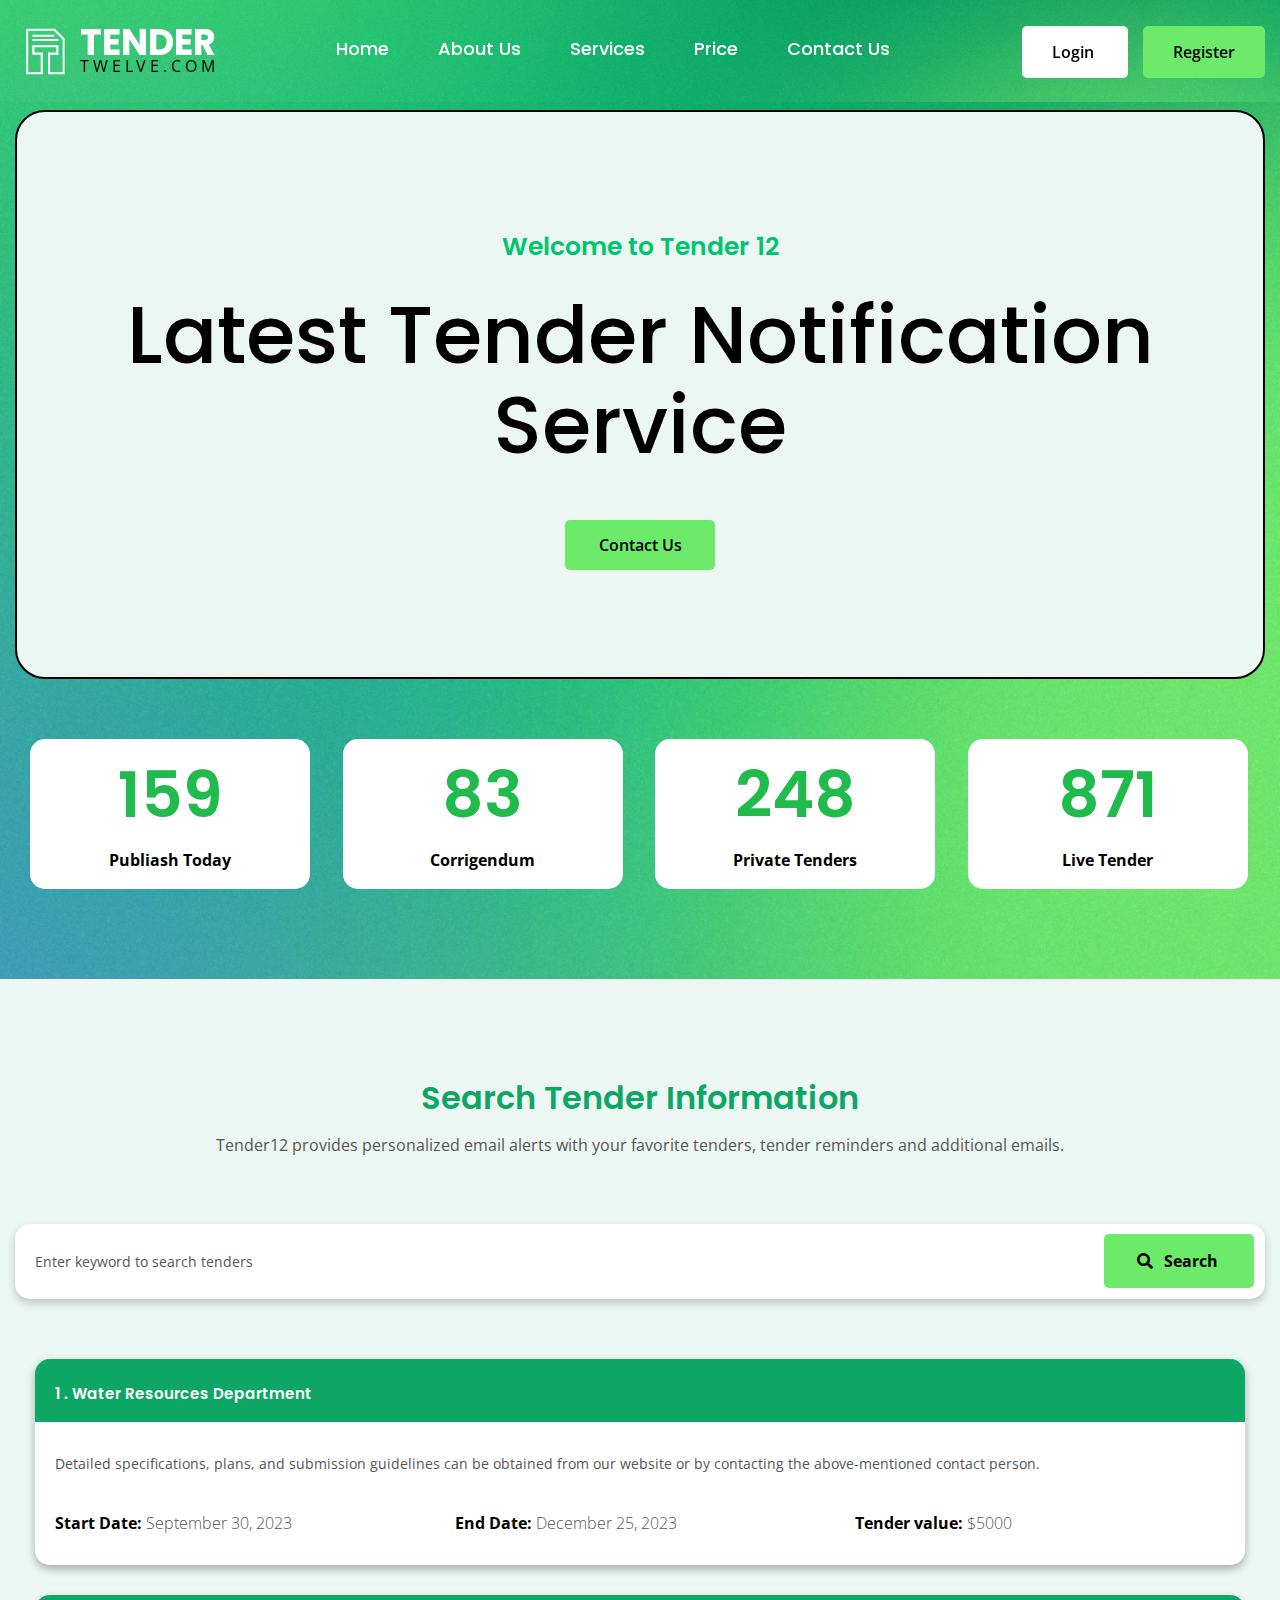
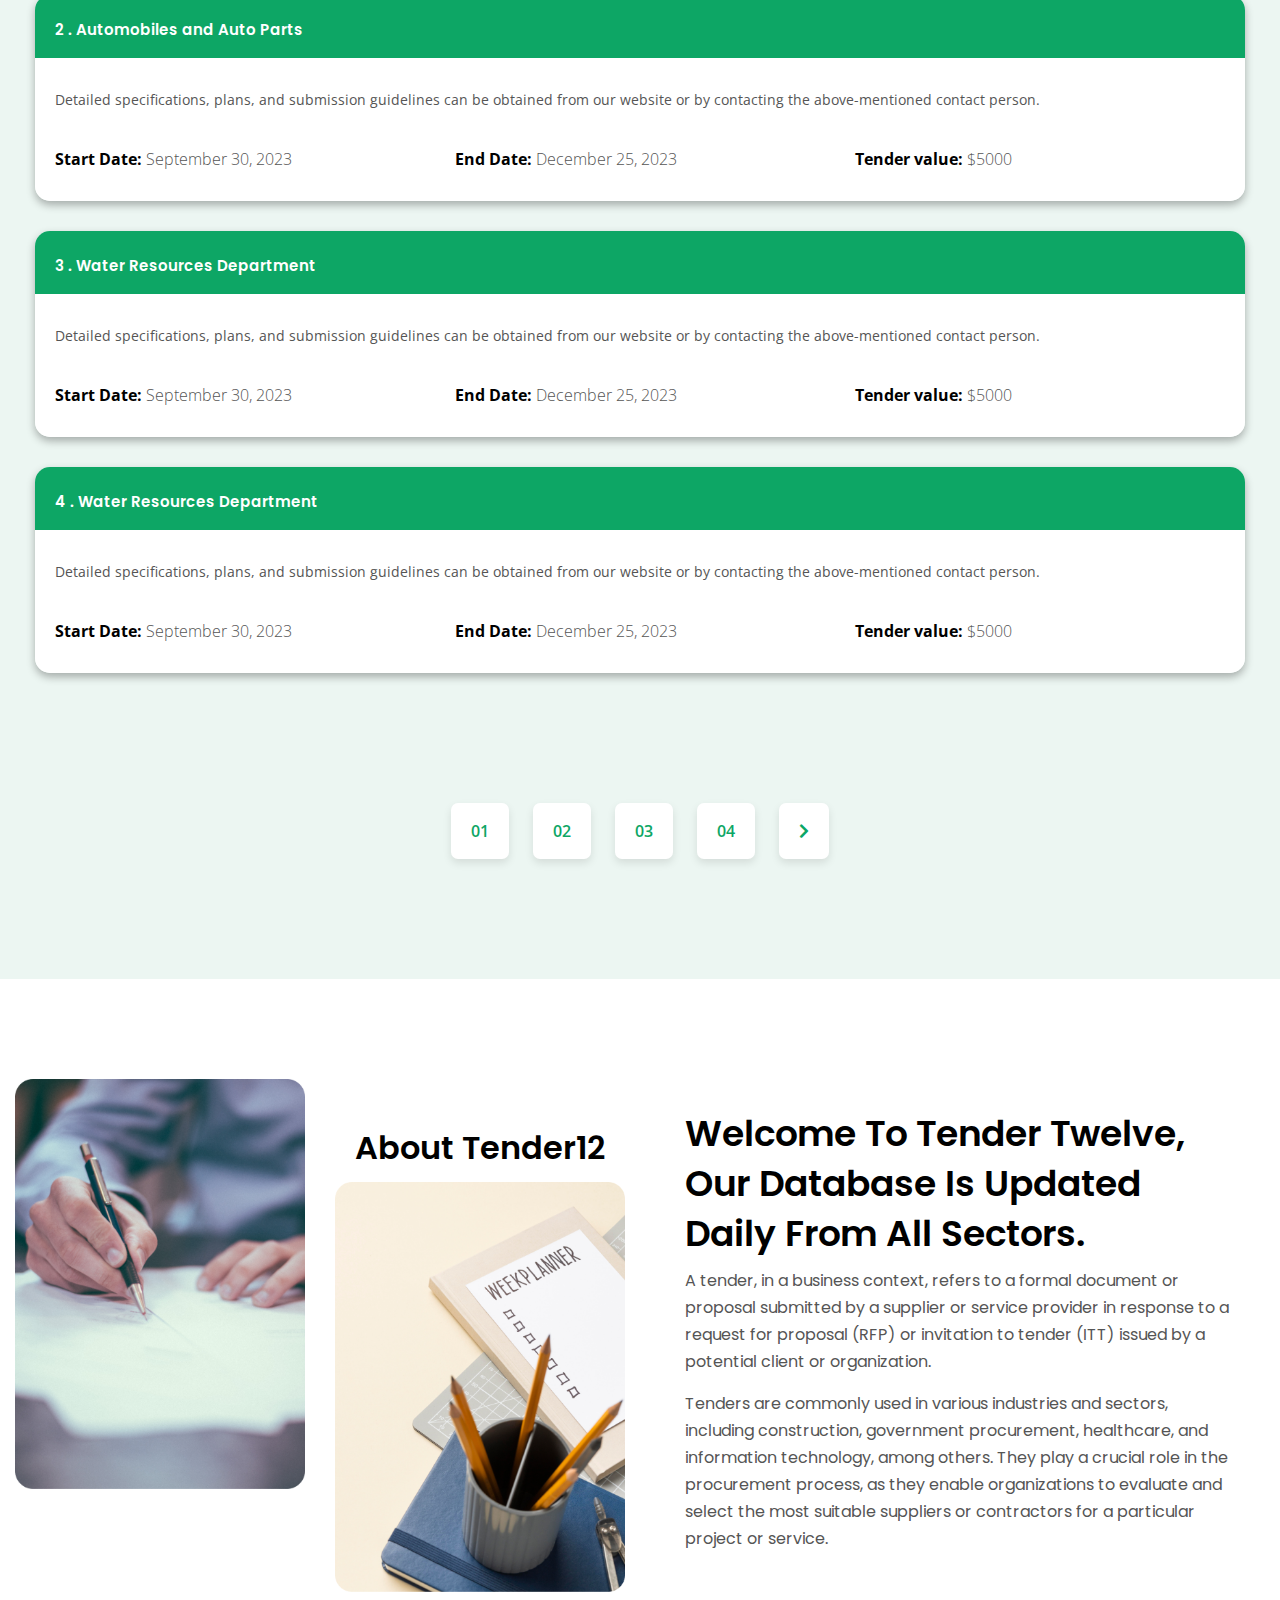
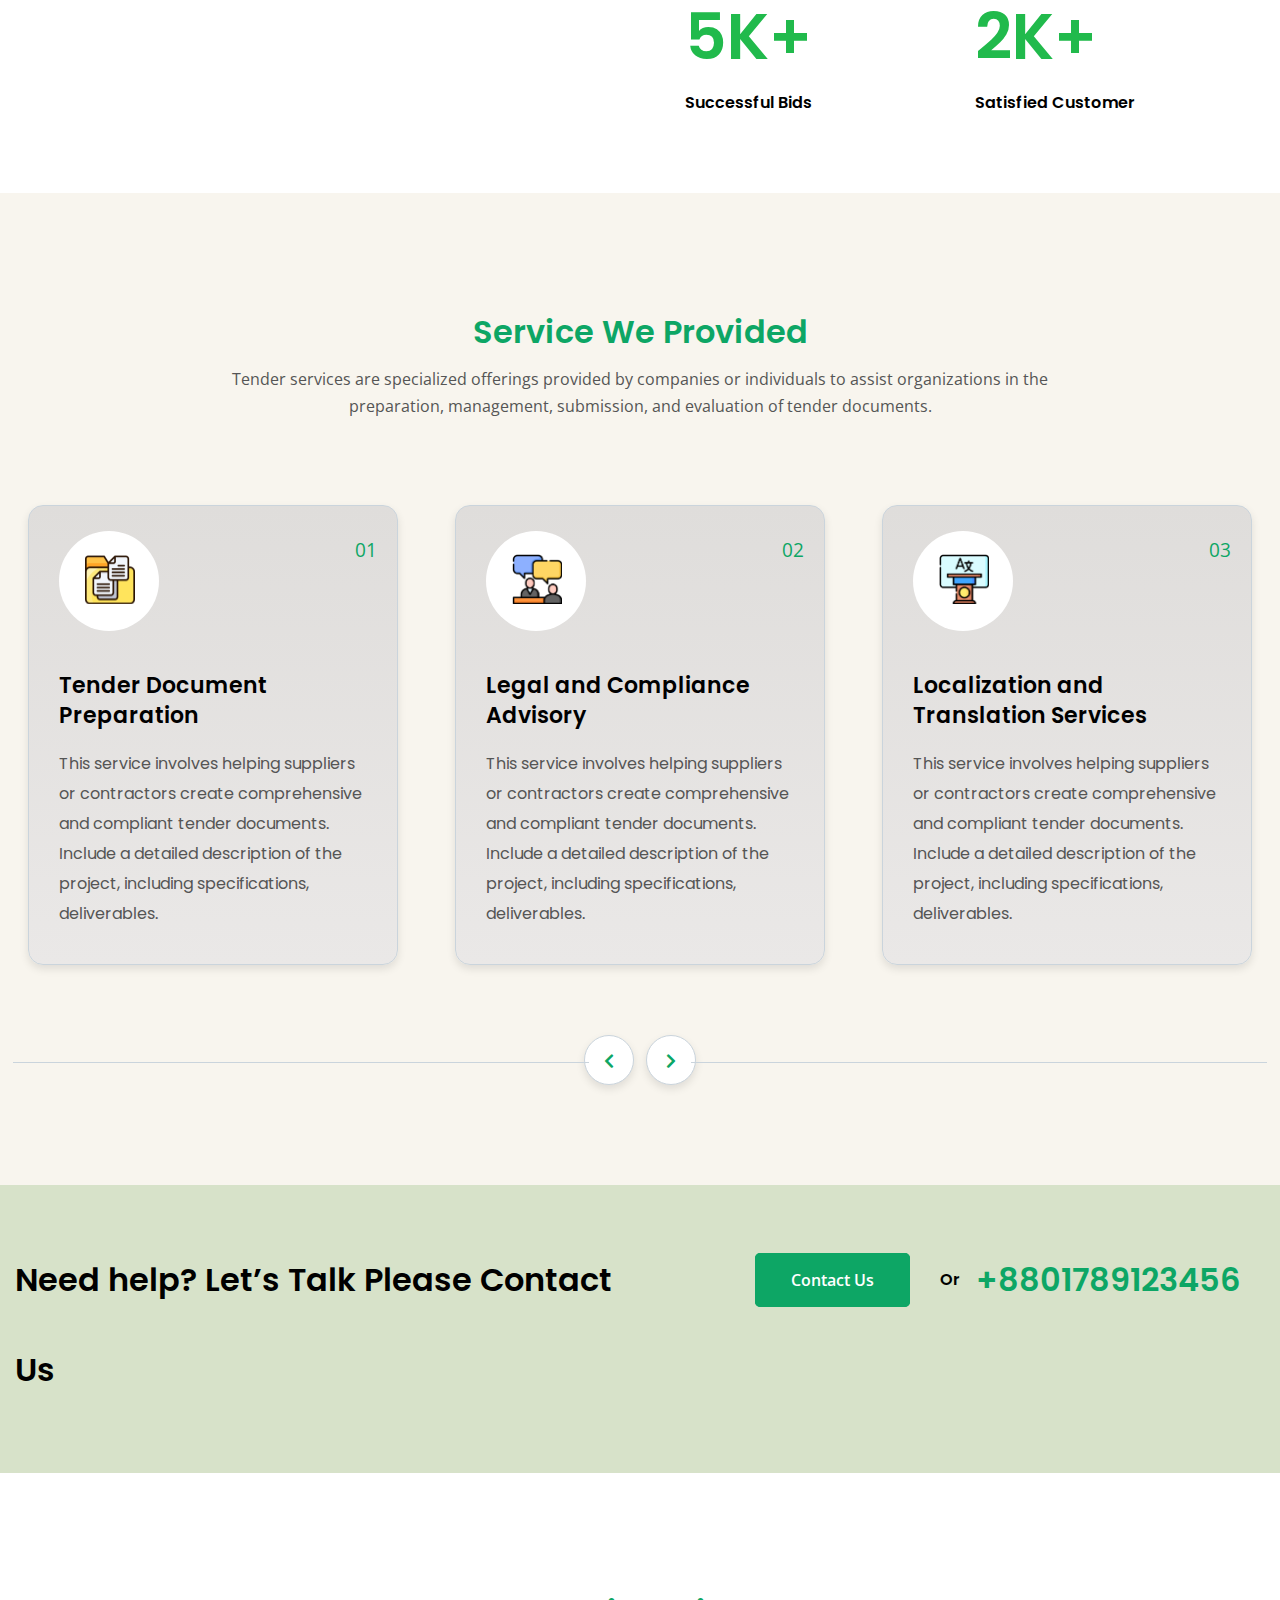
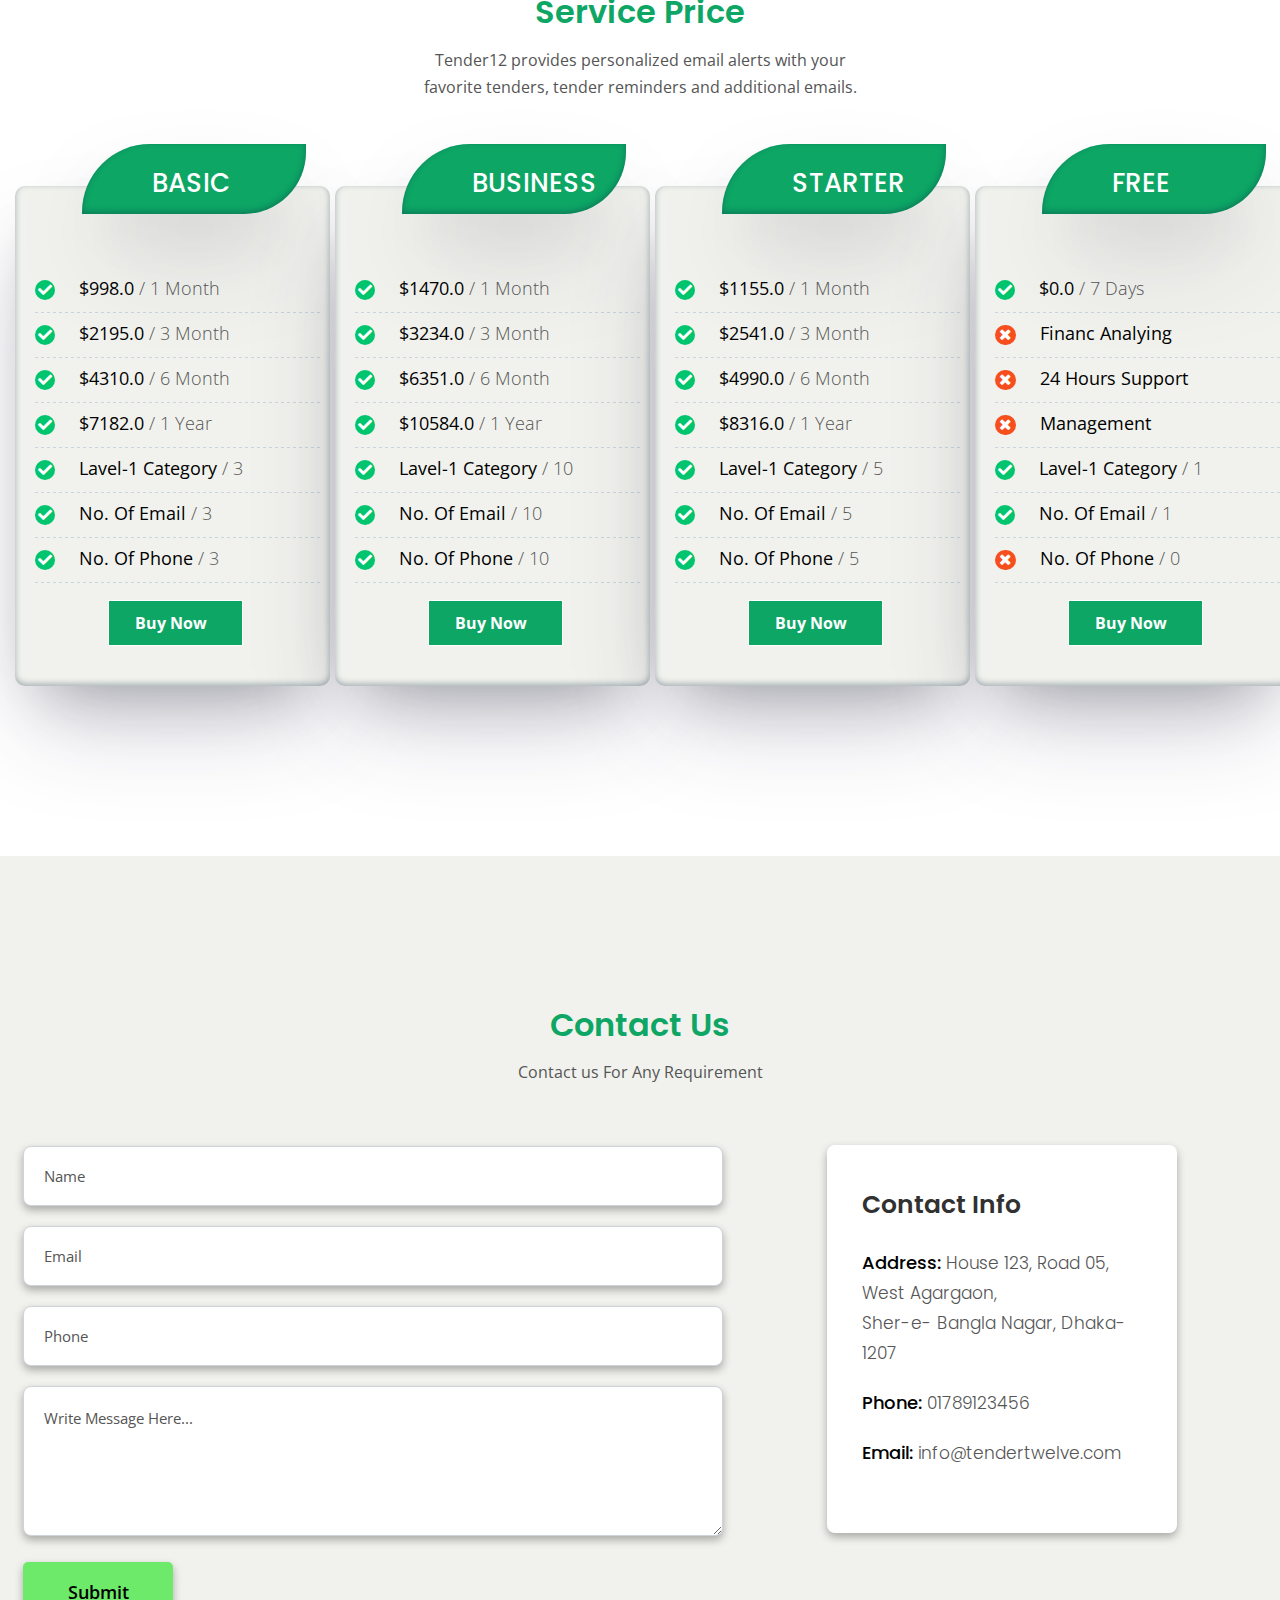
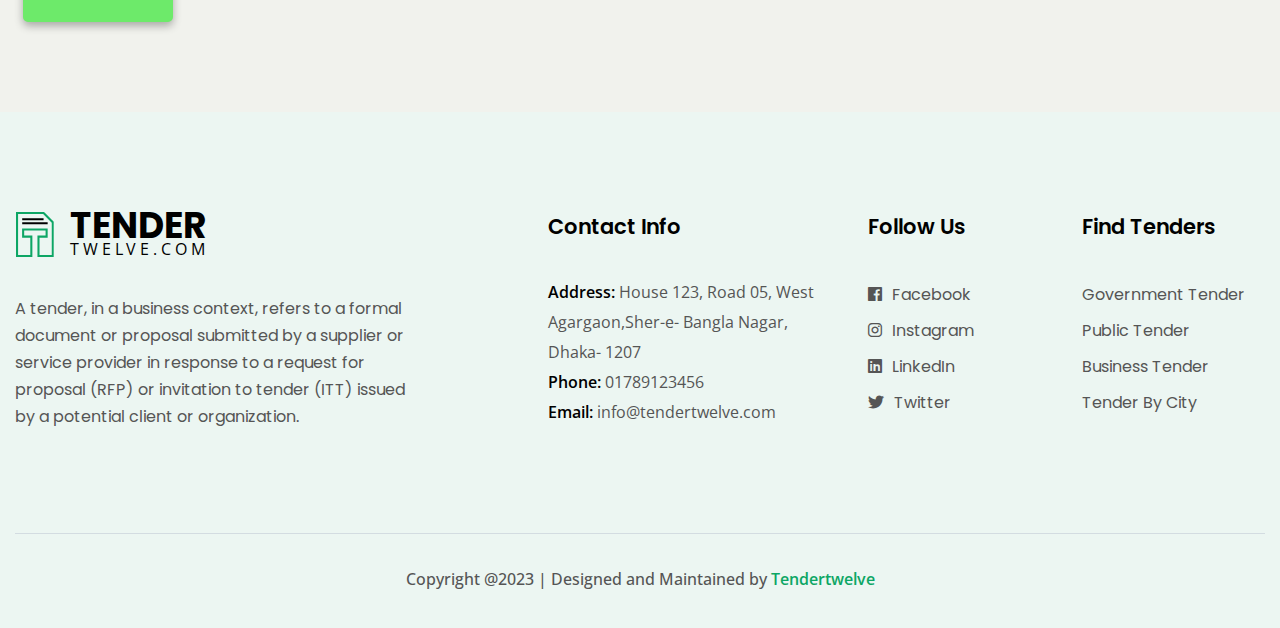
==== index.html @ 4d4c77d0 "complete website" ====
<!doctype html>
<html class="no-js" lang="">

<head>
    <meta charset="utf-8">
    <meta http-equiv="x-ua-compatible" content="ie=edge">
    <title>Tender</title>
    <meta name="description" content="">
    <meta name="viewport" content="width=device-width, initial-scale=1">

    <link rel="manifest" href="site.webmanifest">
    <link rel="shortcut icon" type="image/x-icon" href="img/favicon.ico">
    <!-- Place favicon.ico in the root directory -->

    <!-- CSS here -->
    <link rel="stylesheet" href="css/bootstrap.min.css">
    <link rel="stylesheet" href="css/owl.carousel.min.css">
    <link rel="stylesheet" href="css/animate.min.css">
    <link rel="stylesheet" href="css/magnific-popup.css">
    <link rel="stylesheet" href="css/fontawesome-all.min.css">
    <link rel="stylesheet" href="css/meanmenu.css">
    <link rel="stylesheet" href="css/slick.css">
    <link rel="stylesheet" href="css/default.css">
    <link rel="stylesheet" href="css/style.css">
    <link rel="stylesheet" href="css/responsive.css">
</head>

<body>


    <!-- Header Area Start Here -->
    <header id="header" class="header pt-10">
        <div class="container bbackground">
            <div class="row">
                <div class="col-xl-2 col-lg-2 col-md-6 col-sm-6 col-6">
                    <!-- Logo -->
                    <div class="logo">
                        <div class="logo-img">
                            <a href="#"><img src="img/logo/logo-2.svg" alt="LOGO"></a>
                        </div>

                        <div class="logo-text ml-15">
                            <a href="#"> TENDER <br>
                                <p>TWELVE.COM</p>
                            </a>
                        </div>
                    </div>
                </div>

                <div class="col-xl-7 col-lg-7 col-md-6 col-sm-6 col-6">
                    <!-- Main Menu -->
                    <div class="main-menu">
                        <div id="menu-icon" class="menu-icon">
                            <i class="fas fa-bars"></i>
                        </div>
                        <div id="close-icon" class="close-icon">
                            <i class="fas fa-times"></i>
                        </div>
                        <div class="mobile-login">
                            <a href="login.html">Login</a>
                            <a href="register.html">Register</a>
                        </div>
                        <nav id="nav">
                            <ul class="navlist">
                                <li><a href="#banner">Home</a></li>
                                <li><a href="#about-area">About Us</a></li>
                                <li><a href="#service">Services</a></li>
                                <li><a href="#price">Price</a></li>
                                <li><a href="#contact-2">Contact Us</a></li>

                                <li class="center">
                                    <div class="nav-btn block ">
                                        <div class="login-btn">
                                            <a href="login.html">Login</a>
                                        </div>

                                        <div class="register-btn ">
                                            <a href="register.html">Register</a>
                                        </div>
                                    </div>
                                </li>
                            </ul>
                        </nav>
                    </div>
                </div>

                <div class="col-xl-3 col-lg-3 col-md-6 col-sm-6 col-6">
                    <!-- Header Btn -->
                    <div class="header-btn text-right">
                        <div class="login-btn d-inline">
                            <a href="login.html">Login</a>
                        </div>

                        <div class="register-btn d-inline">
                            <a href="register.html">Register</a>
                        </div>
                    </div>

                </div>
            </div>
        </div>
    </header>
    <!-- Header Area End Here -->

    <!-- Banner Area Start Here -->
    <div id="banner" class="banner pb-70 pt-110">
        <div class="container-fluid">
                <!-- <div class="col-xl-7 col-lg-7 col-md-7 col-12">
                        <div class="banner-thumb">
                            <img src="" class="img-fluid">
                        </div>
                    </div> -->
                    <div class="row">
                        <div class="col-12">
                            <div class="slider-container">
                                <div class="slider">
                                    <div class="slide">
                                        <div class="banner-content text-center">
                                            <h5>Welcome to Tender 12</h5>
                                            <h1>
                                                Latest Tender
                                                Notification <br>
                                                Service
                                            </h1>
                                            <div class="greenn-btn">
                                                <a href="#">Contact Us</a>
                                            </div>
                                        </div>
                                    </div>
                                    <div class="slide">
                                        <div class="banner-content text-center">
                                            <h5>Welcome to Tender 12</h5>
                                            <h1 style="color: red;">
                                                Service Tender 
                                                Latest <br> Notification 
                                            </h1>
                                            <div class="greenn-btn">
                                                <a href="#">Contact Us</a>
                                            </div>
                                        </div>
                                    </div>
                                    <div class="slide">
                                        <div class="banner-content text-center">
                                            <h5>Welcome to Tender 12</h5>
                                            <h1 style="color: blue;">
                                                Latest Tender
                                                Notification <br>
                                                3rd Slider
                                            </h1>
                                            <div class="greenn-btn">
                                                <a href="#">Contact Us</a>
                                            </div>
                                        </div>
                                    </div>
                                </div>
                            </div>
                        </div>
                    </div>
            <!-- Counter Area Start Here -->
            <div class="counter-section mt-60">
                <div class="container">
                    <div class="row">
                        <div class="col-xl-3 col-lg-4 col-md-6 mb-20 col-sm-6 col-12">
                            <div class="counter">
                                <h3>159</h3>
                                <p>Publiash Today</p>
                            </div>
                        </div>
                        <div class="col-xl-3 col-lg-4 col-md-6 mb-20 col-sm-6 col-12">
                            <div class="counter">
                                <h3>83</h3>
                                <p>Corrigendum</p>
                            </div>
                        </div>
                        <div class="col-xl-3 col-lg-4 col-md-6 mb-20 col-sm-6 col-12">
                            <div class="counter">
                                <h3>248</h3>
                                <p>Private Tenders</p>
                            </div>
                        </div>
                        <div class="col-xl-3 col-lg-4 col-md-6 mb-20 col-sm-6 col-12">
                            <div class="counter">
                                <h3>871</h3>
                                <p>Live Tender</p>
                            </div>
                        </div>
                    </div>
                </div>
            </div>
            <!-- Counter Area end Here -->
        </div>
    </div>
    <!-- Banner Area End Here -->

    <!-- Tender Information Area start Here -->
    <section class="pt-50 pb-100 background-info" id="tender-info">
        <div class="container">
            <!-- section-title -->
            <div class="row text-center">
                <div class="col-xl-12 col-lg-12 col-md-12 col-sm-12 col-12 pb-30">
                    <div class="section-title">
                        <h2 class="green">Search Tender Information</h2>
                        <p>Tender12 provides personalized email alerts with your favorite tenders, tender reminders
                            and additional emails.</p>
                    </div>
                </div>
            </div>

            <div class="row">
                <div class="col-xl-12 col-lg-12 col-md-12 col-sm-12 col-12">
                    <div class="search-tender">
                        <input type="text" placeholder="Enter keyword to search tenders">
                        <div class="search-btn">
                            <a href="#"><i class="fas fa-search"></i> Search</a>
                        </div>
                    </div>
                </div>
            </div>
        </div>
        <div class="tender-info ">
            <div class="container">
                <div class="row">
                    <div class="col-xl-12  col-lg-12 col-md-12 col-sm-12 col-12 mb-30">
                        <div class="iinfoo">
                            <div class="info-title">
                                <h3>1 . Water Resources Department</h3>
                            </div>
                            <div class="info-content">
                                <p> Detailed specifications, plans, and submission guidelines can be obtained from our
                                    website or by contacting the above-mentioned contact person.</p>
                                <div class="info-date pt-20">
                                    <div class="row">
                                        <div class="col-xl-4">
                                            <li>Start Date: <span>September 30, 2023</span></li>
                                        </div>
                                        <div class="col-xl-4">
                                            <li>End Date: <span>December 25, 2023</span></li>
                                        </div>
                                        <div class="col-xl-4">
                                            <li>Tender value: <span>$5000</span></li>
                                        </div>
                                    </div>
                                </div>
                            </div>
                        </div>
                    </div>
                    <div class="col-xl-12 col-lg-12 col-md-12 col-sm-12 col-12 mb-30">
                        <div class="iinfoo">
                            <div class="info-title">
                                <h3>2 . Automobiles and Auto Parts</h3>
                            </div>
                            <div class="info-content">
                                <p> Detailed specifications, plans, and submission guidelines can be obtained from our
                                    website or by contacting the above-mentioned contact person.</p>
                                <div class="info-date pt-20">
                                    <div class="row">
                                        <div class="col-xl-4">
                                            <li>Start Date: <span>September 30, 2023</span></li>
                                        </div>
                                        <div class="col-xl-4">
                                            <li>End Date: <span>December 25, 2023</span></li>
                                        </div>
                                        <div class="col-xl-4">
                                            <li>Tender value: <span>$5000</span></li>
                                        </div>
                                    </div>
                                </div>
                            </div>
                        </div>
                    </div>
                    <div class="col-xl-12 col-lg-12 col-md-12 col-sm-12 col-12 mb-30">
                        <div class="iinfoo">
                            <div class="info-title">
                                <h3>3 . Water Resources Department</h3>
                            </div>
                            <div class="info-content">
                                <p> Detailed specifications, plans, and submission guidelines can be obtained from our
                                    website or by contacting the above-mentioned contact person.</p>
                                <div class="info-date pt-20">
                                    <div class="row">
                                        <div class="col-xl-4">
                                            <li>Start Date: <span>September 30, 2023</span></li>
                                        </div>
                                        <div class="col-xl-4">
                                            <li>End Date: <span>December 25, 2023</span></li>
                                        </div>
                                        <div class="col-xl-4">
                                            <li>Tender value: <span>$5000</span></li>
                                        </div>
                                    </div>
                                </div>
                            </div>
                        </div>
                    </div>
                    <div class="col-xl-12 col-lg-12 col-md-12 col-sm-12 col-12 mb-30">
                        <div class="iinfoo">
                            <div class="info-title">
                                <h3>4 . Water Resources Department</h3>
                            </div>
                            <div class="info-content">
                                <p> Detailed specifications, plans, and submission guidelines can be obtained from our
                                    website or by contacting the above-mentioned contact person.</p>
                                <div class="info-date pt-20">
                                    <div class="row">
                                        <div class="col-xl-4">
                                            <li>Start Date: <span>September 30, 2023</span></li>
                                        </div>
                                        <div class="col-xl-4">
                                            <li>End Date: <span>December 25, 2023</span></li>
                                        </div>
                                        <div class="col-xl-4">
                                            <li>Tender value: <span>$5000</span></li>
                                        </div>
                                    </div>
                                </div>
                            </div>
                        </div>
                    </div>
                </div>
                <div class="row text-center">
                    <div class="col-xl-12  col-lg-12 col-md-12 col-sm-12 col-12 text-center">
                        <div class="search-pagination">
                            <ul>
                                <li><a href="#">01</a></li>
                                <li><a href="#">02</a></li>
                                <li><a href="#">03</a></li>
                                <li><a href="#">04</a></li>
                                <li><a href="#"><i class="fas fa-chevron-right"></i></a></li>
                            </ul>
                        </div>
                    </div>
                </div>
            </div>
        </div>
    </section>
    <!-- Tender Information Area End Here -->

    <!--  about Area Start Here -->
    <section id="about-area" class="pb-40 pt-100">
        <div class="container-fluid">
            <div class="about">
                <div class="row">
                    <div class="col-xl-6 col-lg-6 col-md-12 col-sm-12 col-12 mb-20">
                        <div class="about-img">
                            <div class="row">
                                <div class="col-xl-6 col-lg-6 col-md-6 col-sm-6 col-6">
                                    <div class="img-left">
                                        <img src="img/about/about-1.png" alt="">
                                    </div>
                                </div>
                                <div class="col-xl-6 col-lg-6 col-md-6 col-sm-6 col-6">
                                    <div class="row text-center">
                                        <div class="col-xl-12">
                                            <div class="section-title">
                                                <h2>About Tender12</h2>
                                            </div>
                                        </div>
                                    </div>
                                    <div class="img-right">
                                        <img src="img/about/about-2.png" alt="">
                                    </div>
                                </div>
                            </div>
                        </div>
                    </div>
                    <div class="col-xl-6 col-lg-6 col-md-12 col-sm-12 col-12">
                        <div class="about-info">
                            <div class="about-info-title">
                                <h2>Welcome To Tender Twelve, Our Database Is Updated Daily From All Sectors.</h2>
                            </div>
                            <div class="about-info-content">
                                <p>A tender, in a business context, refers to a formal document or proposal submitted by
                                    a supplier or service provider in response to a request for proposal (RFP) or
                                    invitation to tender (ITT) issued by a potential client or organization.</p>
                            </div>
                            <div class="about-info-content">
                                <p class="mb-0">Tenders are commonly used in various industries and sectors, including
                                    construction, government procurement, healthcare, and information technology, among
                                    others. They play a crucial role in the procurement process, as they enable
                                    organizations to evaluate and select the most suitable suppliers or contractors for
                                    a particular project or service.</p>
                            </div>
                            <div class="about-client-info pt-40">
                                <div class="row">
                                    <div class="col-xl-6 col-lg-6 col-md-6 col-sm-6 col-6">
                                        <h1>5K+</h1>
                                        <h6>Successful Bids</h6>
                                    </div>
                                    <div class="col-xl-6 col-lg-6 col-md-6 col-sm-6 col-6">
                                        <h1>2K+</h1>
                                        <h6>Satisfied Customer</h6>
                                    </div>
                                </div>
                            </div>
                        </div>
                    </div>
                </div>
            </div>
        </div>
    </section>
    <!--  about Area End Here -->


    <!--  service Section Start Here -->
    <section id="service" class="pt-70 pb-100">
        <div class="container">
            <div class="row text-center">
                <div class="col-xl-12 pb-70">
                    <div class="section-title">
                        <h2 class="green">Service We Provided</h2>
                        <!-- <h3>Let’s Discover Our Features Service</h3> -->
                        <p>
                            Tender services are specialized offerings provided by companies or individuals to assist
                            organizations in
                            the <br> preparation, management, submission, and evaluation of tender documents.
                        </p>
                    </div>
                </div>
            </div>

            <div class="row">
                <div class="col-xl-4 col-lg-4 col-md-6 col-sm-12 col-12 mb-20">
                    <div class="service-1">
                        <div class="service-inner">
                            <div class="service-title">
                                <h3>Tender Document Preparation</h3>
                            </div>
                            <div class="service-content">
                                <p>This service involves helping suppliers or contractors create comprehensive and compliant
                                    tender documents.
                                    Include a detailed description of the project, including specifications, deliverables.
                                </p>
                                <div class="service-icon">
                                    <img src="img/service/folder.png" alt="">
                                </div>
                                <span>01</span>
                            </div>
                        </div>
                    </div>
                </div>

                <div class="col-xl-4 col-lg-4 col-md-6 col-sm-12 col-12 mb-20">
                    <div class="service-1">
                        <div class="service-inner">
                            <div class="service-title">
                                <h3>Legal and Compliance Advisory</h3>
                            </div>
                            <div class="service-content">
                                <p>This service involves helping suppliers or contractors create comprehensive and compliant
                                    tender documents.
                                    Include a detailed description of the project, including specifications, deliverables.
                                </p>
                            </div>
                            <div class="service-icon">
                                <img src="img/service/consulting.png" alt="">
                            </div>
                            <span>02</span>
                        </div>
                    </div>
                </div>

                <div class="col-xl-4 col-lg-4 col-md-6 col-sm-12 col-12 mb-20">
                    <div class="service-1">
                        <div class="service-inner">
                            <div class="service-title">
                                <h3>Localization and Translation Services</h3>
                            </div>
                            <div class="service-content">
                                <p>This service involves helping suppliers or contractors create comprehensive and compliant
                                    tender documents.
                                    Include a detailed description of the project, including specifications, deliverables.
                                </p>
                            </div>
                            <div class="service-icon">
                                <img src="img/service/translation.png" alt="">
                            </div>
                            <span>03</span>
                        </div>
                    </div>
                </div>
            </div>

            <div class="row pt-50">
                <div class="col-xl-12 col-lg-12 col-md-12 col-sm-12 col-12">
                    <div class="pagination-icon text-center">
                        <ul>
                            <li class="mr-2"><a href="#"><i class="fas fa-chevron-left"></i></a></li>
                            <li><a href="#"><i class="fas fa-chevron-right"></i></a></li>
                        </ul>
                        <div class="line-left"></div>
                        <div class="line-right"></div>
                    </div>
                </div>
            </div>
        </div>
    </section>
    <!--  service Section end Here -->


    <!-- Contact Us section Start Here -->
    <section id="contact" class="contact">
        <div class="container">
            <div class="row">
                <div class="col-xl-6 col-lg-6 col-md-6">
                    <div class="contact-title">
                        <h2>Need help? Let’s Talk Please Contact Us</h2>
                    </div>
                </div>
                <div class="col-xl-6  col-lg-6 col-md-6 d-flex">
                    <div class="contact-btn">
                        <a href="#">Contact Us</a>
                    </div>
                    <span class="pr-3">Or</span>
                    <div class="number">
                        <a href="#">
                            <h2>+8801789123456</h2>
                        </a>
                    </div>
                </div>
            </div>
        </div>
    </section>
    <!-- Contact Us section End Here -->

    <!--  Price Section Start-->
    <section id="price" class="price pt-70 pb-100">
        <div class="container">
            <div class="row text-center">
                <div class="col-xl-12 pb-70">
                    <div class="section-title ">
                        <h2 class="green">Service Price</h2>
                        <p>Tender12 provides personalized email alerts with your <br> favorite tenders, tender reminders
                            and additional emails.</p>
                    </div>
                </div>
            </div>
            <!--  col-lg-3 col-md-6 col-sm-6 col-12
            <div class="price">
                <div class="row align-item-center justify-content-center">
                    <div class="col-xl-10">
                        <div class="price-section">
                            <div class="row">
                                <div class="col-xl-6">
                                    <div class="l-content">
                                        <p>Monthly <span>1,000 BDT plus 5% VAT</span> <img src="img/line/line-12.svg" alt=""></p>
                                        <p>Quarterly <span>2,000 BDT plus 5% VAT</span> <img src="img/line/line-12.svg" alt=""></p>
                                        <p>Half-Yearly <span>3,000BDT plus 5% VAT</span> <img src="img/line/line-12.svg" alt=""></p>
                                        <p>Yearly <span>4,000 BDT plus 5% VAT</span> <img src="img/line/line-12.svg" alt=""></p>
                                    </div>
                                </div>
                                <img class="line13" src="img/line/line-13.svg" alt="">
                                <div class="col-xl-6">
                                    <div class="r-content text-center">
                                        <h2>Payment Method</h2>
                                        <span>Bkash Merchant Account</span> <br>
                                        <a href="#"><img src="img/bkash.png"></a>
                                        <div class="number">
                                            <a href="#">
                                                <h2>+8801789123456</h2>
                                            </a>
                                        </div>
                                    </div>
                                </div>
                            </div>
                        </div>
                    </div>
                </div>
            </div> -->

            <div class="row">
                <div class="col-xl-3 col-lg-3 col-md-6 col-sm-6 col-12 mb-70">
                    <div class="price-basic">
                        <div class="pprice ">
                            <div class="prices-1">
                                <i class="fas fa-check"></i>
                                <p>$998.0<span> / 1 Month</span></p>
                                <img src="img/line/line-12.svg" alt="">
                            </div>
                            <div class="pricing-title">
                                <h3>Basic</h3>
                            </div>
                            <div class="prices-1">
                                <i class="fas fa-check"></i>
                                <p>$2195.0<span> / 3 Month</span></p>
                                <img src="img/line/line-12.svg" alt="">
                            </div>
                            <div class="prices-1">
                                <i class="fas fa-check"></i>
                                <p>$4310.0<span> / 6 Month</span></p>
                                <img src="img/line/line-12.svg" alt="">
                            </div>
                            <div class="prices-1">
                                <i class="fas fa-check"></i>
                                <p>$7182.0<span> / 1 Year</span></p>
                                <img src="img/line/line-12.svg" alt="">
                            </div>
                            <div class="prices-1">
                                <i class="fas fa-check"></i>
                                <p>Lavel-1 Category<span> / 3</span></p>
                                <img src="img/line/line-12.svg" alt="">
                            </div>
                            <div class="prices-1">
                                <i class="fas fa-check"></i>
                                <p>No. Of Email<span> / 3</span></p>
                                <img src="img/line/line-12.svg" alt="">
                            </div>
                            <div class="prices-1">
                                <i class="fas fa-check"></i>
                                <p>No. Of Phone<span> / 3</span></p>
                                <img src="img/line/line-12.svg" alt="">
                            </div>
                            <div class="prices-btn">
                                <button> <a href="#">Buy Now</a></button>
                            </div>
                        </div>
                    </div>
                </div>

                <div class="col-xl-3 col-lg-3 col-md-6 col-sm-6 col-12 mb-70">
                    <div class="price-basic">
                        <div class="pprice ">
                            <div class="prices-1">
                                <i class="fas fa-check"></i>
                                <p>$1470.0<span> / 1 Month</span></p>
                                <img src="img/line/line-12.svg" alt="">
                            </div>
                            <div class="pricing-title business">
                                <h3>Business</h3>
                            </div>
                            <div class="prices-1">
                                <i class="fas fa-check"></i>
                                <p>$3234.0<span> / 3 Month</span></p>
                                <img src="img/line/line-12.svg" alt="">
                            </div>
                            <div class="prices-1">
                                <i class="fas fa-check"></i>
                                <p>$6351.0<span> / 6 Month</span></p>
                                <img src="img/line/line-12.svg" alt="">
                            </div>
                            <div class="prices-1">
                                <i class="fas fa-check"></i>
                                <p>$10584.0<span> / 1 Year</span></p>
                                <img src="img/line/line-12.svg" alt="">
                            </div>
                            <div class="prices-1">
                                <i class="fas fa-check"></i>
                                <p>Lavel-1 Category<span> / 10</span></p>
                                <img src="img/line/line-12.svg" alt="">
                            </div>
                            <div class="prices-1">
                                <i class="fas fa-check"></i>
                                <p>No. Of Email<span> / 10</span></p>
                                <img src="img/line/line-12.svg" alt="">
                            </div>
                            <div class="prices-1">
                                <i class="fas fa-check"></i>
                                <p>No. Of Phone<span> / 10</span></p>
                                <img src="img/line/line-12.svg" alt="">
                            </div>
                            <div class="prices-btn business">
                                <button> <a href="#">Buy Now</a></button>
                            </div>
                        </div>
                    </div>
                </div>

                <div class="col-xl-3 col-lg-3 col-md-6 col-sm-6 col-12 mb-70">
                    <div class="price-basic">
                        <div class="pprice ">
                            <div class="prices-1">
                                <i class="fas fa-check"></i>
                                <p>$1155.0<span> / 1 Month</span></p>
                                <img src="img/line/line-12.svg" alt="">
                            </div>
                            <div class="pricing-title starter">
                                <h3>Starter</h3>
                            </div>
                            <div class="prices-1">
                                <i class="fas fa-check"></i>
                                <p>$2541.0<span> / 3 Month</span></p>
                                <img src="img/line/line-12.svg" alt="">
                            </div>
                            <div class="prices-1">
                                <i class="fas fa-check"></i>
                                <p>$4990.0<span> / 6 Month</span></p>
                                <img src="img/line/line-12.svg" alt="">
                            </div>
                            <div class="prices-1">
                                <i class="fas fa-check"></i>
                                <p>$8316.0<span> / 1 Year</span></p>
                                <img src="img/line/line-12.svg" alt="">
                            </div>
                            <div class="prices-1">
                                <i class="fas fa-check"></i>
                                <p>Lavel-1 Category<span> / 5</span></p>
                                <img src="img/line/line-12.svg" alt="">
                            </div>
                            <div class="prices-1">
                                <i class="fas fa-check"></i>
                                <p>No. Of Email<span> / 5</span></p>
                                <img src="img/line/line-12.svg" alt="">
                            </div>
                            <div class="prices-1">
                                <i class="fas fa-check"></i>
                                <p>No. Of Phone<span> / 5</span></p>
                                <img src="img/line/line-12.svg" alt="">
                            </div>
                            <div class="prices-btn starter">
                                <button> <a href="#">Buy Now</a></button>
                            </div>
                        </div>
                    </div>
                </div>

                <div class="col-xl-3 col-lg-3 col-md-6 col-sm-6 col-12 mb-70">
                    <div class="price-basic">
                        <div class="pprice ">
                            <div class="prices-1">
                                <i class="fas fa-check"></i>
                                <p>$0.0<span> / 7 Days</span></p>
                                <img src="img/line/line-12.svg" alt="">
                            </div>
                            <div class="pricing-title free">
                                <h3>Free</h3>
                            </div>
                            <div class="prices-1 cross">
                                <i class="fas fa-times"></i>
                                <p>Financ Analying<span></span></p>
                                <img src="img/line/line-12.svg" alt="">
                            </div>
                            <div class="prices-1 cross">
                                <i class="fas fa-times"></i>
                                <p>24 Hours Support<span></span></p>
                                <img src="img/line/line-12.svg" alt="">
                            </div>
                            <div class="prices-1 cross">
                                <i class="fas fa-times"></i>
                                <p>Management<span></span></p>
                                <img src="img/line/line-12.svg" alt="">
                            </div>
                            <div class="prices-1">
                                <i class="fas fa-check"></i>
                                <p>Lavel-1 Category<span> / 1</span></p>
                                <img src="img/line/line-12.svg" alt="">
                            </div>
                            <div class="prices-1">
                                <i class="fas fa-check"></i>
                                <p>No. Of Email<span> / 1</span></p>
                                <img src="img/line/line-12.svg" alt="">
                            </div>
                            <div class="prices-1 cross">
                                <i class="fas fa-times"></i>
                                <p>No. Of Phone<span> / 0</span></p>
                                <img src="img/line/line-12.svg" alt="">
                            </div>
                            <div class="prices-btn free">
                                <button> <a href="#">Buy Now</a></button>
                            </div>
                        </div>
                    </div>
                </div>

            </div>
        </div>
    </section>
    <!--  Price Section End-->


    <!-- Contact Area Start Here -->
    <section class="contact-2 " id="contact-2">
        <div class="container pb-70">
            <div class="row text-center">
                <div class="col-xl-12 pb-30">
                    <div class="section-title pt-100">
                        <h2 class="green">Contact Us</h2>
                        <p>Contact us For Any Requirement</p>
                    </div>
                </div>
            </div>
            <div class="row ">
                <div class="col-xl-7 col-lg-7 col-md-12 col-sm-12 col-12">
                    <div class="contact-form">
                        <form action="">
                            <input type="text" placeholder="Name" required>
                            <input type="email" placeholder="Email" required>
                            <input type="phone" placeholder="Phone" required>
                            <textarea name="" id="" cols="30" rows="10" placeholder="Write Message Here..."></textarea>
                            <input type="submit" name="" value="Submit" class="contact-btn-2">
                        </form>
                    </div>
                </div>
                <div class="col-xl-5 col-lg-5 col-md-12 col-sm-12 col-12">
                    <div class="contact-left">
                        <div class="tttitle">
                            <h3>Contact Info</h3>
                        </div>
                        <h4>Address: <span>House 123, Road 05, West Agargaon, <br> Sher-e- Bangla Nagar, Dhaka-
                                1207</span></h4>
                        <h4>Phone: <span>01789123456</span></h4>
                        <h4>Email: <span>info@tendertwelve.com</span></h4>
                    </div>
                </div>
            </div>
        </div>
    </section>
    <!-- Contact Area End Here -->


    <!-- Footer Area Start Here -->
    <footer id="footer" class="footer pt-100">
        <div class="container">
            <div class="row">
                <div class="col-xl-5 col-lg-5 col-md-6 col-sm-12 col-12">
                    <div class="footer-logo d-flex">
                        <a href="#"><img src="img/logo/logo.svg" alt=""></a>
                        <div class="logo-text-2">
                            <a href="#"> TENDER <br>
                                <p>TWELVE.COM</p>
                            </a>
                        </div>
                    </div>
                    <div class="ff-content pt-20 mb-30">
                        <p>A tender, in a business context, refers to a formal document or proposal submitted by a
                            supplier or service provider
                            in response to a request for proposal (RFP) or invitation to tender (ITT) issued by a
                            potential client or organization.
                        </p>
                    </div>
                </div>
                <div class="col-xl-3 col-lg-3 col-md-6 col-sm-12 col-12">
                    <div class="footer-contact">
                        <div class="fc-title">
                            <h3>Contact Info</h3>
                        </div>
                        <p>Address: <span>House 123, Road 05, West Agargaon,Sher-e- Bangla Nagar, Dhaka-
                                1207</span></p>
                        <p>Phone: <span>01789123456</span></p>
                        <p>Email: <span>info@tendertwelve.com</span></p>
                    </div>
                </div>
                <div class="col-xl-2 col-lg-2 col-md-6 col-sm-12 col-12">
                    <div class="social-links">
                        <div class="fc-title">
                            <h3>Follow Us</h3>
                        </div>
                        <ul>
                            <li><a href="#"><i class="fab fa-facebook"></i>Facebook</a></li>
                            <li><a href="#"><i class="fab fa-instagram"></i>Instagram</a></li>
                            <li><a href="#"><i class="fab fa-linkedin"></i></i>LinkedIn</a></li>
                            <li><a href="#"><i class="fab fa-twitter"></i>Twitter</a></li>
                        </ul>
                    </div>
                </div>

                <div class="col-xl-2 col-lg-2 col-md-6 col-sm-12 col-12">
                    <div class="social-links">
                        <div class="fc-title">
                            <h3>Find Tenders</h3>
                        </div>
                        <ul>
                            <li><a href="#">Government Tender</a></li>
                            <li><a href="#">Public Tender</a></li>
                            <li><a href="#">Business Tender</a></li>
                            <li><a href="#">Tender By City</a></li>
                        </ul>
                    </div>
                </div>
            </div>

            <hr>

            <div class="row text-center">
                <div class="col-xl-12">
                    <div class="copyright">
                        <p class="pb-10">Copyright @2023 | Designed and Maintained by <span
                                class="green">Tendertwelve</span></p>
                    </div>
                </div>
            </div>
        </div>
    </footer>
    <!-- Footer Area End Here -->



    <!-- JS here -->
    <script src="js/vendor/jquery-1.12.4.min.js"></script>
    <script src="js/popper.min.js"></script>
    <script src="js/bootstrap.min.js"></script>
    <script src="js/owl.carousel.min.js"></script>
    <script src="js/isotope.pkgd.min.js"></script>
    <script src="js/one-page-nav-min.js"></script>
    <script src="js/slick.min.js"></script>
    <script src="js/jquery.meanmenu.min.js"></script>
    <script src="js/ajax-form.js"></script>
    <script src="js/wow.min.js"></script>
    <script src="js/jquery.scrollUp.min.js"></script>
    <script src="js/imagesloaded.pkgd.min.js"></script>
    <script src="js/jquery.magnific-popup.min.js"></script>
    <script src="js/plugins.js"></script>
    <script src="js/main.js"></script>

</html>
---- css/default.css ----
/* Deafult Margin & Padding */
/*-- Margin Top --*/
.mt-5 {
	margin-top: 5px;
}
.mt-10 {
	margin-top: 10px;
}
.mt-15 {
	margin-top: 15px;
}
.mt-20 {
	margin-top: 20px;
}
.mt-25 {
	margin-top: 25px;
}
.mt-30 {
	margin-top: 30px;
}
.mt-35 {
	margin-top: 35px;
}
.mt-40 {
	margin-top: 40px;
}
.mt-45 {
	margin-top: 45px;
}
.mt-50 {
	margin-top: 50px;
}
.mt-55 {
	margin-top: 55px;
}
.mt-60 {
	margin-top: 60px;
}
.mt-65 {
	margin-top: 65px;
}
.mt-70 {
	margin-top: 70px;
}
.mt-75 {
	margin-top: 75px;
}
.mt-80 {
	margin-top: 80px;
}
.mt-85 {
	margin-top: 85px;
}
.mt-90 {
	margin-top: 90px;
}
.mt-95 {
	margin-top: 95px;
}
.mt-100 {
	margin-top: 100px;
}
.mt-105 {
	margin-top: 105px;
}
.mt-110 {
	margin-top: 110px;
}
.mt-115 {
	margin-top: 115px;
}
.mt-120 {
	margin-top: 120px;
}
.mt-125 {
	margin-top: 125px;
}
.mt-130 {
	margin-top: 130px;
}
.mt-135 {
	margin-top: 135px;
}
.mt-140 {
	margin-top: 140px;
}
.mt-145 {
	margin-top: 145px;
}
.mt-150 {
	margin-top: 150px;
}
.mt-155 {
	margin-top: 155px;
}
.mt-160 {
	margin-top: 160px;
}
.mt-165 {
	margin-top: 165px;
}
.mt-170 {
	margin-top: 170px;
}
.mt-175 {
	margin-top: 175px;
}
.mt-180 {
	margin-top: 180px;
}
.mt-185 {
	margin-top: 185px;
}
.mt-190 {
	margin-top: 190px;
}
.mt-195 {
	margin-top: 195px;
}
.mt-200 {
	margin-top: 200px;
}
/*-- Margin Bottom --*/

.mb-5 {
	margin-bottom: 5px;
}
.mb-10 {
	margin-bottom: 10px;
}
.mb-15 {
	margin-bottom: 15px;
}
.mb-20 {
	margin-bottom: 20px;
}
.mb-25 {
	margin-bottom: 25px;
}
.mb-30 {
	margin-bottom: 30px;
}
.mb-35 {
	margin-bottom: 35px;
}
.mb-40 {
	margin-bottom: 40px;
}
.mb-45 {
	margin-bottom: 45px;
}
.mb-50 {
	margin-bottom: 50px;
}
.mb-55 {
	margin-bottom: 55px;
}
.mb-60 {
	margin-bottom: 60px;
}
.mb-65 {
	margin-bottom: 65px;
}
.mb-70 {
	margin-bottom: 70px;
}
.mb-75 {
	margin-bottom: 75px;
}
.mb-80 {
	margin-bottom: 80px;
}
.mb-85 {
	margin-bottom: 85px;
}
.mb-90 {
	margin-bottom: 90px;
}
.mb-95 {
	margin-bottom: 95px;
}
.mb-100 {
	margin-bottom: 100px;
}
.mb-105 {
	margin-bottom: 105px;
}
.mb-110 {
	margin-bottom: 110px;
}
.mb-115 {
	margin-bottom: 115px;
}
.mb-120 {
	margin-bottom: 120px;
}
.mb-125 {
	margin-bottom: 125px;
}
.mb-130 {
	margin-bottom: 130px;
}
.mb-135 {
	margin-bottom: 135px;
}
.mb-140 {
	margin-bottom: 140px;
}
.mb-145 {
	margin-bottom: 145px;
}
.mb-150 {
	margin-bottom: 150px;
}
.mb-155 {
	margin-bottom: 155px;
}
.mb-160 {
	margin-bottom: 160px;
}
.mb-165 {
	margin-bottom: 165px;
}
.mb-170 {
	margin-bottom: 170px;
}
.mb-175 {
	margin-bottom: 175px;
}
.mb-180 {
	margin-bottom: 180px;
}
.mb-185 {
	margin-bottom: 185px;
}
.mb-190 {
	margin-bottom: 190px;
}
.mb-195 {
	margin-bottom: 195px;
}
.mb-200 {
	margin-bottom: 200px;
}

/*-- Margin Left --*/

.ml-5 {
	margin-left: 5px;
}
.ml-10 {
	margin-left: 10px;
}
.ml-15 {
	margin-left: 15px;
}
.ml-20 {
	margin-left: 20px;
}
.ml-25 {
	margin-left: 25px;
}
.ml-30 {
	margin-left: 30px;
}
.ml-35 {
	margin-left: 35px;
}
.ml-40 {
	margin-left: 40px;
}
.ml-45 {
	margin-left: 45px;
}
.ml-50 {
	margin-left: 50px;
}
/*-- Padding Top --*/

.pt-5 {
	padding-top: 5px;
}
.pt-10 {
	padding-top: 10px;
}
.pt-15 {
	padding-top: 15px;
}
.pt-20 {
	padding-top: 20px;
}
.pt-25 {
	padding-top: 25px;
}
.pt-30 {
	padding-top: 30px;
}
.pt-35 {
	padding-top: 35px;
}
.pt-40 {
	padding-top: 40px;
}
.pt-45 {
	padding-top: 45px;
}
.pt-50 {
	padding-top: 50px;
}
.pt-55 {
	padding-top: 55px;
}
.pt-60 {
	padding-top: 60px;
}
.pt-65 {
	padding-top: 65px;
}
.pt-70 {
	padding-top: 70px;
}
.pt-75 {
	padding-top: 75px;
}
.pt-80 {
	padding-top: 80px;
}
.pt-85 {
	padding-top: 85px;
}
.pt-90 {
	padding-top: 90px;
}
.pt-95 {
	padding-top: 95px;
}
.pt-100 {
	padding-top: 100px;
}
.pt-105 {
	padding-top: 105px;
}
.pt-110 {
	padding-top: 110px;
}
.pt-115 {
	padding-top: 115px;
}
.pt-120 {
	padding-top: 120px;
}
.pt-125 {
	padding-top: 125px;
}
.pt-130 {
	padding-top: 130px;
}
.pt-135 {
	padding-top: 135px;
}
.pt-140 {
	padding-top: 140px;
}
.pt-145 {
	padding-top: 145px;
}
.pt-150 {
	padding-top: 150px;
}
.pt-155 {
	padding-top: 155px;
}
.pt-160 {
	padding-top: 160px;
}
.pt-165 {
	padding-top: 165px;
}
.pt-170 {
	padding-top: 170px;
}
.pt-175 {
	padding-top: 175px;
}
.pt-180 {
	padding-top: 180px;
}
.pt-185 {
	padding-top: 185px;
}
.pt-190 {
	padding-top: 190px;
}
.pt-195 {
	padding-top: 195px;
}
.pt-200 {
	padding-top: 200px;
}
/*-- Padding Bottom --*/

.pb-5 {
	padding-bottom: 5px;
}
.pb-10 {
	padding-bottom: 10px;
}
.pb-15 {
	padding-bottom: 15px;
}
.pb-20 {
	padding-bottom: 20px;
}
.pb-25 {
	padding-bottom: 25px;
}
.pb-30 {
	padding-bottom: 30px;
}
.pb-35 {
	padding-bottom: 35px;
}
.pb-40 {
	padding-bottom: 40px;
}
.pb-45 {
	padding-bottom: 45px;
}
.pb-50 {
	padding-bottom: 50px;
}
.pb-55 {
	padding-bottom: 55px;
}
.pb-60 {
	padding-bottom: 60px;
}
.pb-65 {
	padding-bottom: 65px;
}
.pb-70 {
	padding-bottom: 70px;
}
.pb-75 {
	padding-bottom: 75px;
}
.pb-80 {
	padding-bottom: 80px;
}
.pb-85 {
	padding-bottom: 85px;
}
.pb-90 {
	padding-bottom: 90px;
}
.pb-95 {
	padding-bottom: 95px;
}
.pb-100 {
	padding-bottom: 100px;
}
.pb-105 {
	padding-bottom: 105px;
}
.pb-110 {
	padding-bottom: 110px;
}
.pb-115 {
	padding-bottom: 115px;
}
.pb-120 {
	padding-bottom: 120px;
}
.pb-125 {
	padding-bottom: 125px;
}
.pb-130 {
	padding-bottom: 130px;
}
.pb-135 {
	padding-bottom: 135px;
}
.pb-140 {
	padding-bottom: 140px;
}
.pb-145 {
	padding-bottom: 145px;
}
.pb-150 {
	padding-bottom: 150px;
}
.pb-155 {
	padding-bottom: 155px;
}
.pb-160 {
	padding-bottom: 160px;
}
.pb-165 {
	padding-bottom: 165px;
}
.pb-170 {
	padding-bottom: 170px;
}
.pb-175 {
	padding-bottom: 175px;
}
.pb-180 {
	padding-bottom: 180px;
}
.pb-185 {
	padding-bottom: 185px;
}
.pb-190 {
	padding-bottom: 190px;
}
.pb-195 {
	padding-bottom: 195px;
}
.pb-200 {
	padding-bottom: 200px;
}



/*-- Padding Left --*/
.pl-0 {
	padding-left: 0px;
}
.pl-5 {
	padding-left: 5px;
}
.pl-10 {
	padding-left: 10px;
}
.pl-15 {
	padding-left: 15px;
}
.pl-20{
	padding-left: 20px;
}
.pl-25 {
	padding-left: 35px;
}
.pl-30 {
	padding-left: 30px;
}
.pl-35 {
	padding-left: 35px;
}

.pl-35 {
	padding-left: 35px;
}

.pl-40 {
	padding-left: 40px;
}

.pl-45 {
	padding-left: 45px;
}

.pl-50 {
	padding-left: 50px;
}

.pl-55 {
	padding-left: 55px;
}

.pl-60 {
	padding-left: 60px;
}
.pl-65 {
	padding-left: 65px;
}
.pl-70 {
	padding-left: 70px;
}
.pl-75 {
	padding-left: 75px;
}
.pl-80 {
	padding-left: 80px;
}
.pl-85 {
	padding-left: 80px;
}
.pl-90 {
	padding-left: 90px;
}
.pl-95 {
	padding-left: 95px;
}
.pl-100 {
	padding-left: 100px;
}


/*-- Padding Right --*/
.pr-0 {
	padding-right: 0px;
}
.pr-5 {
	padding-right: 5px;
}
.pr-10 {
	padding-right: 10px;
}
.pr-15 {
	padding-right: 15px;
}
.pr-20{
	padding-right: 20px;
}
.pr-25 {
	padding-right: 35px;
}
.pr-30 {
	padding-right: 30px;
}
.pr-35 {
	padding-right: 35px;
}

.pr-35 {
	padding-right: 35px;
}

.pr-40 {
	padding-right: 40px;
}

.pr-45 {
	padding-right: 45px;
}

.pr-50 {
	padding-right: 50px;
}

.pr-55 {
	padding-right: 55px;
}

.pr-60 {
	padding-right: 60px;
}
.pr-65 {
	padding-right: 65px;
}
.pr-70 {
	padding-right: 70px;
}
.pr-75 {
	padding-right: 75px;
}
.pr-80 {
	padding-right: 80px;
}
.pr-85 {
	padding-right: 80px;
}
.pr-90 {
	padding-right: 90px;
}
.pr-95 {
	padding-right: 95px;
}
.pr-100 {
	padding-right: 100px;
}

/* font weight */
.f-700{font-weight: 700;}
.f-600{font-weight: 600;}
.f-500{font-weight: 500;}
.f-400{font-weight: 400;}
.f-300{font-weight: 300;}

/* Background Color */

.gray-bg {
	background: #f7f7fd;
}
.white-bg {
	background: #fff;
}
.black-bg {
	background: #222;
}
.theme-bg {
	background: #222;
}
.primary-bg {
	background: #222;
}
/* Color */

.white-color {
	color: #ffffff;
}
.black-color {
	color: #000000;
}
.theme-color {
	color: #21ba4c;
}
.primary-color {
	color: #6dea6a;
}
.text-color {
	color: #555555;
}
/* black overlay */

[data-overlay] {
	position: relative;
}
[data-overlay]::before {
	background: #000 none repeat scroll 0 0;
	content: "";
	height: 100%;
	left: 0;
	position: absolute;
	top: 0;
	width: 100%;
	z-index: 1;
}
[data-overlay="3"]::before {
	opacity: 0.3;
}
[data-overlay="4"]::before {
	opacity: 0.4;
}
[data-overlay="5"]::before {
	opacity: 0.5;
}
[data-overlay="6"]::before {
	opacity: 0.6;
}
[data-overlay="7"]::before {
	opacity: 0.7;
}
[data-overlay="8"]::before {
	opacity: 0.8;
}
[data-overlay="9"]::before {
	opacity: 0.9;
}
---- css/style.css ----
/*
  Theme Name: Name - Multipurpose HTML Template
  Author: almumeetu@gmail.com
  Description: Creative  HTML5 template.
  Version: 1.0
*/

/* CSS Index
-----------------------------------
1. Theme default css
2. header
3. slider
4. about-area
5. features-box
6. department
7. team
8. video-area
9. counter
10. footer
*/



/* 1. Theme default css */
@import url('https://fonts.googleapis.com/css?family=Open+Sans:300,400,600,700|Poppins:300,400,500,600,700');

body {
	font-family: 'Open Sans', sans-serif;
	font-weight: normal;
	font-style: normal;
}

.img {
	max-width: 100%;
	transition: all 0.3s ease-out 0s;
}

.f-left {
	float: left
}

.f-right {
	float: right
}

.fix {
	overflow: hidden
}

a,
.button {
	-webkit-transition: all 0.3s ease-out 0s;
	-moz-transition: all 0.3s ease-out 0s;
	-ms-transition: all 0.3s ease-out 0s;
	-o-transition: all 0.3s ease-out 0s;
	transition: all 0.3s ease-out 0s;
}

a:focus,
.button:focus {
	text-decoration: none;
	outline: none;
}

a:focus, a:hover, .portfolio-cat a:hover, .footer -menu li a:hover {
	color: #000;
	text-decoration: none;
}

a,
button {
	color: #1696e7;
	outline: medium none;
}

button:focus,
input:focus,
input:focus,
textarea,
textarea:focus {
	outline: 0
}

.uppercase {
	text-transform: uppercase;
}

.capitalize {
	text-transform: capitalize;
}

h1,
h2,
h3,
h4,
h5,
h6 {
	font-family: 'Poppins', sans-serif;
	font-weight: normal;
	color: #313131;
	margin-top: 0px;
	font-style: normal;
	font-weight: 400;
	text-transform: normal;
}

h1 a,
h2 a,
h3 a,
h4 a,
h5 a,
h6 a {
	color: inherit;
}

h1 {
	font-size: 40px;
	font-weight: 500;
}

h2 {
	font-size: 35px;
}

h3 {
	font-size: 28px;
}

h4 {
	font-size: 22px;
}

h5 {
	font-size: 18px;
}

h6 {
	font-size: 16px;
}

ul {
	margin: 0px;
	padding: 0px;
}

li {
	list-style: none
}

p {
	font-size: 14px;
	font-weight: normal;
	line-height: 24px;
	color: #7e7e7e;
	margin-bottom: 15px;
}

.container {
	max-width: 1360px;
}

.container-fluid {
	max-width: 1750px;
}

hr {
	border-bottom: 1px solid #D3DCE1;
	border-top: 0 none;
	margin: 21px 0;
	padding: 26px;
}

label {
	color: #7e7e7e;
	cursor: pointer;
	font-size: 14px;
	font-weight: 400;
}

*::-moz-selection {
	background: #d6b161;
	color: #fff;
	text-shadow: none;
}

::-moz-selection {
	background: #444;
	color: #fff;
	text-shadow: none;
}

::selection {
	background: #444;
	color: #fff;
	text-shadow: none;
}

*::-moz-placeholder {
	color: #555555;
	font-size: 14px;
	opacity: 1;
}

*::placeholder {
	color: #555555;
	font-size: 14px;
	opacity: 1;
}

.theme-overlay {
	position: relative
}

.theme-overlay::before {
	background: #1696e7 none repeat scroll 0 0;
	content: "";
	height: 100%;
	left: 0;
	opacity: 0.6;
	position: absolute;
	top: 0;
	width: 100%;
}

.separator {
	border-top: 1px solid #f2f2f2
}

/* button style */

.btn {
	-moz-user-select: none;
	background: #1696e7 none repeat scroll 0 0;
	border: medium none;
	border-radius: 2px;
	color: #fff;
	cursor: pointer;
	display: inline-block;
	font-size: 13px;
	font-weight: 600;
	letter-spacing: 1px;
	line-height: 1;
	margin-bottom: 0;
	padding: 13px 25px;
	text-align: center;
	text-transform: uppercase;
	touch-action: manipulation;
	transition: all 0.3s ease 0s;
	vertical-align: middle;
	white-space: nowrap;
}

.breadcrumb>.active {
	color: #888;
}

.owl-carousel .owl-nav div {
	background: rgba(255, 255, 255, 0.8) none repeat scroll 0 0;
	height: 40px;
	left: 20px;
	line-height: 40px;
	opacity: 0;
	position: absolute;
	text-align: center;
	top: 50%;
	transform: translateY(-50%);
	transition: all 0.3s ease 0s;
	visibility: hidden;
	width: 40px;
}

.owl-carousel .owl-nav div.owl-next {
	left: auto;
	right: 20px;
}

.owl-carousel:hover .owl-nav div {
	opacity: 1;
	visibility: visible;
}

.owl-carousel .owl-nav div:hover {
	background: #2B96CC;
	color: #fff
}

/* scrollUp */
#scrollUp {
	background: #7DBA2F;
	height: 35px;
	width: 35px;
	right: 50px;
	bottom: 77px;
	color: #fff;
	font-size: 20px;
	text-align: center;
	border-radius: 50%;
	font-size: 20px;
	line-height: 34px;
}

#scrollUp:hover {
	background: #444;
}











/* Header CSS start Here */
header {
	background-image: url('../img/background/gradient.png');
	background-size: cover;
	background-repeat: no-repeat;
	background-position: fixed;
	height: auto;
	position: fixed;
	width: 100%;
	top: 0;
	right: 0;
	z-index: 1000;
	display: flex;
	align-items: center;
	justify-content: space-between;
	padding: 0;
	transition: all .50s ease;
}

.logo {
	padding: 10px;
	display: flex;
	margin-top: -5px;
}

.header-btn {
	padding: 30px 0px;
}
.logo-img a img {
	width: 40px;
	height: 47px;
}

.logo-img {
	margin-top: 13px;
}

.logo-img,
.logo-text {
	display: inline;
}

.logo-text a {
	color: #ffffff;
	font-family: "Poppins", Helvetica;
	font-weight: 700;
	font-size: 36px;
	text-align: center;
	letter-spacing: 0;
	line-height: normal;
}

.logo-text a p {
	font-family: "Open Sans", Helvetica;
	font-weight: 400;
	color: #000000;
	font-size: 16px;
	letter-spacing: 3.84px;
	line-height: normal;
	margin-top: -15px;
}

/* menu css */
.main-menu {
	text-align: right;
	padding: 15px 0px;
}

nav {
	padding: 10px;
}

nav ul {
	list-style-type: none;
	padding: 0;
}

nav ul li {
	display: inline;
	margin-right: 45px;
}

nav ul li:last-child {
	margin-right: 0;
}

nav ul li a {
	text-decoration: none;
	font-family: "Poppins", Helvetica;
	font-weight: 500;
	color: #ffffff;
	font-size: 18px;
	text-align: center;
	letter-spacing: 0;
	line-height: normal;
	transition: .3s;
}

nav ul li a:hover {
	color: #000;
}
#menu-icon {
    font-size: 35px;
    z-index: 10001;
    cursor: pointer;
    display: none;
}
#close-icon {
    font-size: 35px;
    z-index: 10001;
    cursor: pointer;
    display: none;
}

.login-btn,
.register-btn {
	padding: 15px 30px;
}

.login-btn {
	display: flex;
	width: 150px;
	align-items: center;
	justify-content: center;
	background-color: #ffffff;
	border-radius: 5px;
	transition: .3s;
}

.login-btn:hover {
	background-color: #6dea6a;
}

.login-btn a,
.register-btn a {
	color: #000;
	font-weight: 600;
}

.register-btn {
	display: flex;
	width: 150px;
	align-items: center;
	justify-content: center;
	background-color: #6dea6a;
	border-radius: 5px;
	margin-left: 15px;
	transition: .3s;
}

.register-btn:hover {
	background-color: #ffffff;
}


/* Header CSS End Here */


/* Banner CSS Start Here */
#banner{
	background-image: url(../img/background/gradient.png);
	background-size: cover;
	background-repeat: no-repeat;
	background-position: center;
}
.banner-thumb {
	background-image: url('../img/background/banner.png');
	padding-bottom: 600px;
	width: 100%;
	height: auto;
}

.banner-content {
	background: #ECF6F2  ;
	padding: 120px 0px 107px 0px;
	border-radius: 30px;
	border: 2px solid #000000;
}

.banner-content h5 {
	color: #00C56E;
	font-size: 25px;
	font-family: "Poppins", Helvetica;
	font-weight: 600;
}

.banner-content h1 {
	font-family: "Poppins", Helvetica;
	font-weight: 500;
	color: #000000;
	font-size: 80px;
	line-height: 90px;
	padding-top: 20px;
	margin-bottom: 50px;
}

.greenn-btn {
	width: 150px;
	padding: 11px 25px;
	background-color: #6dea6a;
	border-radius: 5px;
	margin-top: 33px;
	transition: .3s;
	border: 2px solid #6dea6a;
	margin: 0 auto;
}

.greenn-btn a {
	color: #000;
	font-weight: 600;
}

.greenn-btn:hover a {
	color: #000;

}

.greenn-btn:hover {
	background: #fff;
	border: 2px solid #6dea6a;
}

/* Banner CSS End Here */






/* Counter CSS start Here */
.counter {
	width: 312px;
	height: 150px;
	background-color: #ffffff;
	border-radius: 15px;
	text-align: center;
}

.counter h3 {
	font-weight: 600;
	color: #21ba4c;
	font-size: 64px;
	text-align: center;
	line-height: 90px;
	font-family: "Poppins", Helvetica;
	padding-top: 11px;
}

.counter p {
	font-weight: 700;
	color: #000000;
	font-size: 16px;
	text-align: center;
	letter-spacing: 0;
}

/* Counter CSS End Here */


/* Tender Information CSS start Here */
#tender-info {
	background-image: url(/images/low-angle-view-modern-skyscraper-with-blue-white-windows-white-s.png);
	background-repeat: no-repeat;
	object-fit: cover;
}

.iinfoo {
	box-shadow: 0 4px 8px rgba(0, 0, 0, 0.3);
	border-radius: 15px;
}
.search-tender input {
	box-shadow: 0 4px 8px rgba(0, 0, 0, 0.2);
}
.section-title h2 {
	font-size: 32px;
	color: #000;
	font-weight: 600;
	margin-bottom: 15px;
}
.background-info{
	background-color: #ECF6F2;
}
.search-tender input {
	padding: 26px 20px;
	background: #fff;
	border-radius: 15px;
	margin-top: 20px;
	font-size: 15px;
	color: #000;
	width: 100%;
	outline: none;
	border: none;
}

.search-btn {
	width: 150px;
	padding: 15px 33px;
	background-color: #6dea6a;
	border-radius: 5px;
	position: absolute;
	top: 30px;
	right: 11px;
}

.search-btn a {
	color: #000;
	font-weight: 700;
}

.search-btn a i {
	padding-right: 7px;
}

.search-tender {
	position: relative;
	margin-bottom: 40px;
}
.tender-info {
	padding: 20px;
}

.info-title{
	background-color: #0da665;
    border-radius: 15px 15px 0px 0px;
}
.info-title h3 {
	padding: 20px 20px 13px 20px;
	font-family: "Poppins", Helvetica;
	font-weight: 600;
	color: #ffffff;
	font-size: 15px;
	line-height: 30px;
}
.info-content{
	background-color: #fff;
    border-radius: 0px 0px 15px 15px;
	padding: 30px 20px;
	margin-top: -8px;
}
.info-content p {
	color: #555555;
}
.info-date li{
	color: #000;
	font-weight: 700;
}
.info-date li span {
	color: #555555;
	font-weight: 300;
}
.search-pagination{
	margin-top: 100px;
}
.search-pagination ul li {
	display: inline-block;
	margin-left: 20px;
	padding: 16px 20px;
	background: #fff;
	border-radius: 7px;
	box-shadow: 0 4px 8px rgba(0, 0, 0, 0.1);
	text-align: center;
	transition: .3s;
}
.search-pagination ul li:first-child{
	margin-left: 0;
}
.search-pagination ul li:hover{
	background: #0da665;
}
.search-pagination ul li a{
	color: #0da665;
	font-weight: 600;
	transition: .3s;
}
.search-pagination ul li:hover a{
	color: #fff;
}
/* Tender Information CSS end Here  */


/* Tender about CSS Start Here */
.img-left img{
	width: 100%;
}
.img-right img{
	width: 100%;
}
.about-info {
	padding: 53px 215px 53px 95px;
}
.about-info-title h2 {
	color: #000000;
	font-size: 36px;
	line-height: 50px;
	font-family: "Poppins", Helvetica;
	font-weight: 600;
}
.about-info-content p {
	font-family: "Poppins", Helvetica;
	font-weight: 400;
	color: #555555;
	font-size: 16px;
	/* letter-spacing: 0; */
	line-height: 27px;
}
.about-client-info h1 {
	font-family: "Poppins", Helvetica;
	font-weight: 600;
	color: #21ba4c;
	font-size: 64px;
	line-height: 90px;
}
.about-client-info h6 {
	font-family: "Poppins", Helvetica;
	font-weight: 600;
	color: #000000;
	font-size: 16px;
	line-height: 25px;
}
/* Tender about CSS End Here */

 /* Tender service CSS Start Here  */
 #service{
	background-color: #f8f5ee;
 }
 .mb-15{
	margin-bottom: 15px !important;
 }
 .section-title h5 {
	font-family: "Poppins", Helvetica;
	font-weight: 600;
	color: #0da665;
	font-size: 15px;
	text-align: center;
	padding-bottom: 5px;
}
.section-title p {
	font-size: 16px;
	font-weight: normal;
	line-height: 27px;
	color: #555;
}
.service-inner {
	border-radius: 15px;
	border: 1px solid;
	padding: 35px 30px;
	border-color: #cad4dc;
	background: linear-gradient(180deg, rgb(223, 221, 219) 0%, rgb(234, 232, 231) 100%);
}
.service-icon {
	width: 100px;
	height: 100px;
	background: #fff;
	border-radius: 50px;
	position: absolute;
	top: 25px;
}
.service-icon img {
	width: 50px;
	height: 50px;
	object-fit: cover;
	position: absolute;
	top: 23px;
	left: 26px;
}
.service-inner span {
	color: #0da665;
	font-size: 19px;
	position: absolute;
	top: 30px;
	right: 20px;
}
.service-title h3 {
	font-family: "Poppins", Helvetica;
	font-weight: 600;
	color: #000000;
	font-size: 22px;
	line-height: 30px;
	margin-top: 25px;
}
.service-content p {
	font-family: "Poppins", Helvetica;
	font-weight: 400;
	color: #555555;
	font-size: 16px;
	line-height: 30px;
	margin-top: 18px;
	padding: 0px;
	margin-bottom: 0px;
}
.service-inner {
	height: auto;
	width: 370px;
	box-shadow: 0 4px 8px rgba(0, 0, 0, 0.1);
	transition: .3s;
	margin: 0 auto;
	padding-top: 140px;
	position: relative;
}
.cross i {
	background: #F64E1D !important;
	padding: 3px 5px !important;
}
.service-inner:hover {
	box-shadow: 0 4px 8px rgba(0, 0, 0, 0.4);
}
.pagination-icon{
	
}
.pagination-icon ul li {
	display: inline-block;
	width: 50px;
	height: 50px;
	background: #fff;
	border-radius: 25px;
	padding: 13px 0;
	border: 1px solid #cad4dc;
	box-shadow: 0 4px 8px rgba(0, 0, 0, 0.1);
	transition: .3s;
}
.pagination-icon ul li a{
	color: #0da665;
	font-weight: 600;
	transition: .3s;
}
.pagination-icon ul li:hover{
	background: #0da665;
	border: 1px solid #0da665;
}
.pagination-icon ul li:hover a{
	color: #fff;
}
.pagination-icon .line-left {
	position: absolute;
	content: "";
	height: 1px;
	width: 45%;
	background: #cad4dc;
	top: 27px;
	left: 13px;
}
.pagination-icon .line-right {
	position: absolute;
	content: "";
	height: 1px;
	width: 45%;
	background: #cad4dc;
	top: 27px;
	right: 13px;
}

 /* Tender service CSS End Here  */



/* Contact CSS start hEre */
.contact {
	background: #d7e2c9;
	padding: 50px 0px;
}
.contact-title h2 {
	font-family: "Poppins", Helvetica;
	font-weight: 600;
	color: #000000;
	font-size: 32px;
	line-height: 90px;
}
.contact{
	background: #d7e2c9;
}
.contact-btn a {
	background: #0da665;
	padding: 15px 35px;
	border-radius: 5px;
	color: #fff;
	font-weight: 600;
	border: 1px solid #0da665;
	transition: .3s;
	font-size: 16px;
	line-height: 90px;
	margin-left: 100px;
}
.contact-btn a:hover {
	background: #fff;
	color: #000;
	border: 1px solid #0da665;
}
.contact span {
	font-family: "Poppins", Helvetica;
	font-weight: 600;
	color: #000000;
	line-height: 90px;
	padding-left: 30px;
}
.number a h2 {
	font-weight: 600;
	color: #0da665;
	font-size: 32px;
	line-height: 90px;
	font-family: "Poppins", Helvetica;
	/* padding-left: 20px; */
}

/* Contact CSS End hEre */



/* Price css start here */


.pprice {
	background: #F1F2ED;
	padding: 80px 20px;
	height: 500px;
	position: relative;
	width: 315px;
	border-radius: 10px;
	/* border: 1px solid transparent; */
	cursor: pointer;
	/* box-shadow: 0 0 5px #0da665; */
	transition: all .50s ease;
	box-shadow: rgba(50, 50, 93, 0.25) 0px 50px 100px -20px, rgba(0, 0, 0, 0.3) 0px 30px 60px -30px, rgba(10, 37, 64, 0.35) 0px -2px 6px 0px inset;
}
.pprice:hover {
	/* border: 1px solid #0da665; */
	transform: translateY(-10px) scale(1.00);
}

.prices-1{
	position: relative;
} 
.prices-1 img {
	position: absolute;
	left: 0;
	top: 45px;
}
.prices-1 i, .prices-1 p {
	display: inline;
	transition: all .50s ease;
}
.prices-1 p {
	margin-left: 20px;
}
.prices-1 p {
	margin-left: 20px;
	line-height: 45px;
	font-size: 18px;
	color: #000;
}
.prices-1 i {
	border-radius: 25px;
	background: #00C56E;
	padding: 3px;
	color: #fff;
	font-size: 14px;
}
.prices-1 p span {

	font-size: 18px;
	font-weight: 300;
	color: #555555;
}
.pricing-title {
	width: 224px;
	height: 70px;
	padding: 24px 0px 15px 70px;
	border-radius: 68px 0px 62px 0;
	box-shadow: rgba(50, 50, 93, 0.25) 0px 50px 100px -20px, rgba(0, 0, 0, 0.3) 0px 30px 60px -30px, rgba(10, 37, 64, 0.35) 0px -2px 6px 0px inset;
	background: #0da665;
}
/* .business{
	background: #F60AF2 !important;
}
.starter{
	background: #B648E9 !important;
}
.free{
	background: #A15EE9 !important;
} */
.pricing-title {
	position: absolute;
	top: -42px;
	left: 67px;
}
.pricing-title h3 {
	font-size: 26px;
	font-weight: 500;
	color: #fff;
	text-transform: uppercase;
}
.prices-btn button {
	background: none;
	outline: none;
	border: none;
}
.prices-btn {
	width: 43%;
	padding: 9px 20px;
	background: #0da665;
	position: absolute;
	left: 93px;
	bottom: 40px;
	border: 1px solid #fff;
	transition: .3s;
}
.prices-btn:hover button a {
	color: #000;
}
.prices-btn:hover {
	background: #fff;
	border: 1px solid #00C56E;

}
.prices-btn button a {
	color: #fff;
	font-weight: bold;
}
#price {
	background: #fff;
}


/*
.price-section {
	background-color: #f1f2ed;
	border-radius: 15px;
	padding: 30px 60px;
	margin-bottom: 100px;
	box-shadow: 0 4px 8px rgba(0, 0, 0, 0.5);
	position: relative;
}
.price-section .line13 {
	position: absolute;
	left: 50%;
}
.l-content p {
	font-weight: 600;
	color: #000000;
	font-size: 18px;
	margin-top: 40px;
	letter-spacing: 1px;
}
.l-content p:first-child {
	margin-top: 30px;
}
.l-content p span {
	color: #555555;
	font-weight: 300;
	letter-spacing: 0px;
	font-size: 18px;
}
.l-content p{
	position: relative;
}
.l-content p img {
	position: absolute;
	top: 45px;
	left: 0;
}
.r-content h2 {
	font-family: "Poppins", Helvetica;
	font-weight: 600;
	color: #000000;
	font-size: 32px;
	line-height: 70px;
}
.r-content a img {
	width: 163px;
	height: 67px;
	margin-top: 25px;
} */
/* Price css End here */

/* Contact */

.contact-form {
	display: flex;
	align-items: center;
	justify-content: center;
	padding-top: 15px;
	position: relative;
}

.contact-form form {
    position: relative;
    width: 700px;
}

form input,
form textarea {
    width: 100%;
    padding: 20px;
    border: 1px solid #ced4da;
    outline: none;
    color: #555555;
    margin-bottom: 20px;
    border-radius: 8px;
	transform: .3s;
	box-shadow: 0 4px 8px rgba(0, 0, 0, 0.3);
}

form input::placeholder,
form textarea::placeholder {
    color: #555555;
    font-size: 15px;
}

.send-btn {
    width: 30%;
}
.contact-btn-2 {
	width: 150px;
	padding: 15px 40px;
	background-color: #6dea6a;
	border-radius: 5px;
	color: #000;
	font-weight: 600;
	font-size: 18px;
	border: 2px solid #6dea6a;
	transition: .3s;
	
}
.contact-btn-2:hover{
	color: #000;
	background: #fff;
	border: 2px solid #6dea6a;
}

.contact-2 {
	background: #F1F2ED;
}
.green{
	color: #0da665 !important;
	font-weight: 600 !important;
}
form textarea {
	height: 150px;
}
form input {
	height: 60px;
}
.tttitle h3 {
	font-size: 25px;
	font-weight: 600;
	padding-bottom: 20px;
}
.contact-left {
	background: #fff;
	padding: 45px 35px;
	border-radius: 8px;
	margin-top: 14px;
	margin-left: 65px;
	width: 350px;
	box-shadow: 0 4px 8px rgba(0, 0, 0, 0.3);
}
.contact-left h4 {
	font-size: 18px;
	font-weight: 500;
	color: #000;
	margin-bottom: 20px;
	line-height: 30px;
}
.contact-left h4 span {
	font-size: 17px;
	font-weight: 300;
	color: #555555;
}
.section-title h3 {
	font-weight: 500;
	font-size: 25px;
	margin-bottom: 22px;
}
.logo-text-2 {
	margin-left: 16px;
	font-family: "Poppins", Helvetica;
	font-weight: 700;
	font-size: 36px;
	/* text-align: center; */
	letter-spacing: 0;
	line-height: normal;
	color: #000;
	margin-top: -14px;
}
.logo-text-2 a{
	color: #000;
}
.logo-text-2 a p {
	font-family: "Open Sans", Helvetica;
	font-weight: 400;
	color: #000000;
	font-size: 16px;
	letter-spacing: 3.84px;
	line-height: normal;
	margin-top: -15px;
}







/* footer css start here */
footer{
	background: #ECF6F2;
}
.sticky {
    background: #00C56E;
    box-shadow: 0 .1rem 1rem rgba(0, 0, 0, .2);
	color: #000;
}
.ff-content p {
	font-family: "Poppins", Helvetica;
	font-weight: 400;
	color: #555555;
	font-size: 16px;
	line-height: 27px;
	padding-right: 113px;
}
.fc-title h3 {
	font-size: 21px;
	line-height: 30px;
	font-family: "Poppins", Helvetica;
	font-weight: 600;
	color: #000000;
	letter-spacing: 0;
	margin-bottom: 35px;
}
.footer-contact p {
	font-weight: 600;
	color: #000000;
	line-height: 30px;
	margin: 0;
	padding: 0;
	font-size: 16px;
}
.footer-contact p span {
	color: #555555;
	font-weight: 400;
}
.social-links ul li a {
	font-family: "Poppins", Helvetica;
	font-weight: 400;
	color: #555555;
	font-size: 16px;
	letter-spacing: 0;
	line-height: 36px;
	transition: .3s;
}
.copyright p{
	font-size: 16px;
	font-weight: 500;
	color: #555555;
}
.section-title {
	margin-top: 50px;
}
.copyright {
	padding: 12px 0;
}
.social-links ul li a i {
	margin-right: 10px;
}
.social-links ul li a:hover{
	color: #0da665;
	margin-left: 5px;
}







.center {
	display: none;
}




/* slider CSS */
.slider-container {
	overflow: hidden;
	margin: 0 auto;
  }
  
  .slider {
	display: flex;
	transition: transform 0.5s ease;
  }
  
  .slide {
	min-width: 100%;
	box-sizing: border-box;
  }
  
  /* Mobile-login css */
  .mobile-login{
	display: none;
  }
  .mobile-login a {
	color: #fff;
	font-size: 20px;
	margin-left: 10px;
	font-weight: bold;
	transition: .3s;
}
.mobile-login a:hover{
	color: #000000;
}
.mobile-login a:first-child{
	margin-left: 0;
}
.mobile-login {
	text-align: center;
	margin-top: 6px;
}
---- css/responsive.css ----
/* Normal desktop :1200px. */
@media (min-width: 1200px) and (max-width: 1500px) {
    .center {
        display: none;
    }
    .about-info {
        padding: 30px;
    }
    .counter {
        width: 280px;
    }

}


/* Normal desktop :992px. */
@media (min-width: 992px) and (max-width: 1200px) {

    nav ul li {
        margin-right: 30px;
    }
    .login-btn, .register-btn {
        width: 100px;
            padding: 15px 20px;

    }
    .center {
        display: none;
    }
    #contact{
        display: none;
    }
    .about-info {
        padding: 5px;
     }
}

 
/* Tablet desktop :768px. */
@media (min-width: 768px) and (max-width: 991px) {

    #contact{
        display: none;
    }
    .about-info {
       padding: 5px;
    }


}

 
/* small mobile :320px. */
@media (min-width: 320px) and (max-width: 480px) {

    #contact{
        display: none;
    }
    .search-btn {
        width: 124px;
        padding: 10px 15px;
        top: 37px;
    }
    .search-pagination ul li {
        margin-left: 5px;
    }
    .about-info {
        padding: 15px;
    }
    .about-info-title h2 {
        font-size: 27px;
        line-height: 43px;
    }
    .service-inner {
        width: 345px;
    }
    .mobile-login {
        text-align: center;
        margin-top: 6px;
    }
    .mobile-login a {
        color: #fff;
        font-size: 15px;
        margin-left: 5px;
        font-weight: 500;
    }
 
}
 
/* Large Mobile :480px. */
@media only screen and (min-width: 480px) and (max-width: 767px) {
    .container {
        width: 100%;
    }
    /* .navlist {
        right: -150%;
    } */
    #contact{
        display: none;
    }
    .search-btn {
        width: 124px;
        padding: 10px 15px;
        top: 37px;
    }
    .search-pagination ul li {
        margin-left: 5px;
    }
    .about-info {
        padding: 10px;
    }
    .about-info-title h2 {
        font-size: 27px;
        line-height: 43px;
    }
    .counter {
        width: 260px;
    }

}
/*Max Width 992px*/
@media (max-width: 992px){
    #menu-icon {
        display: block;
    }
    .navlist {
        position: absolute;
        top: 101%;
        right: -200%;
        width: 300px;
        min-height: 100vh;
        display: flex;
        flex-direction: column;
        background: #333;
        transition: all .50s ease;
    }
    .navlist a {
        display: block;
        padding: 17px;
        font-size: 18px;
    }

    .navlist.active {
        right: 0;
    }
    #menu-icon {
        position: absolute;
        right: 15px;
        top: 10px;
    }
    .header-btn {
        display: none;
    }
    .login-btn, .register-btn {
        padding: 0;
    }
    .center {
        margin: 15px 75px;
    }
    .register-btn {
        display: flex;
        width: 150px;
        align-items: center;
        justify-content: center;
        background-color: #6dea6a;
        border-radius: 5px;
        margin-left: 0;
        transition: .3s;
        margin-top: 20px;
    }
    nav ul li {
        margin-right: 0;
    }
    nav ul li:first-child {
        padding-top: 30px;
    }
    .center {
        display: block;
    }
    .pprice {
        margin: 0 auto;
    }
    #contact{
        display: none;
    }
    .counter {
        margin: 0 auto;
    }
    .banner-content h1 {
        font-size: 34px;
        line-height: 50px;
    }
    .about-info-title h2 {
        font-size: 27px;
        line-height: 43px;
    }
    .pagination-icon .line-left, .pagination-icon .line-right {
        display: none;
    }
    .contact-left{
        display: none;
    }
    .mobile-login{
        display: block;
      }

}
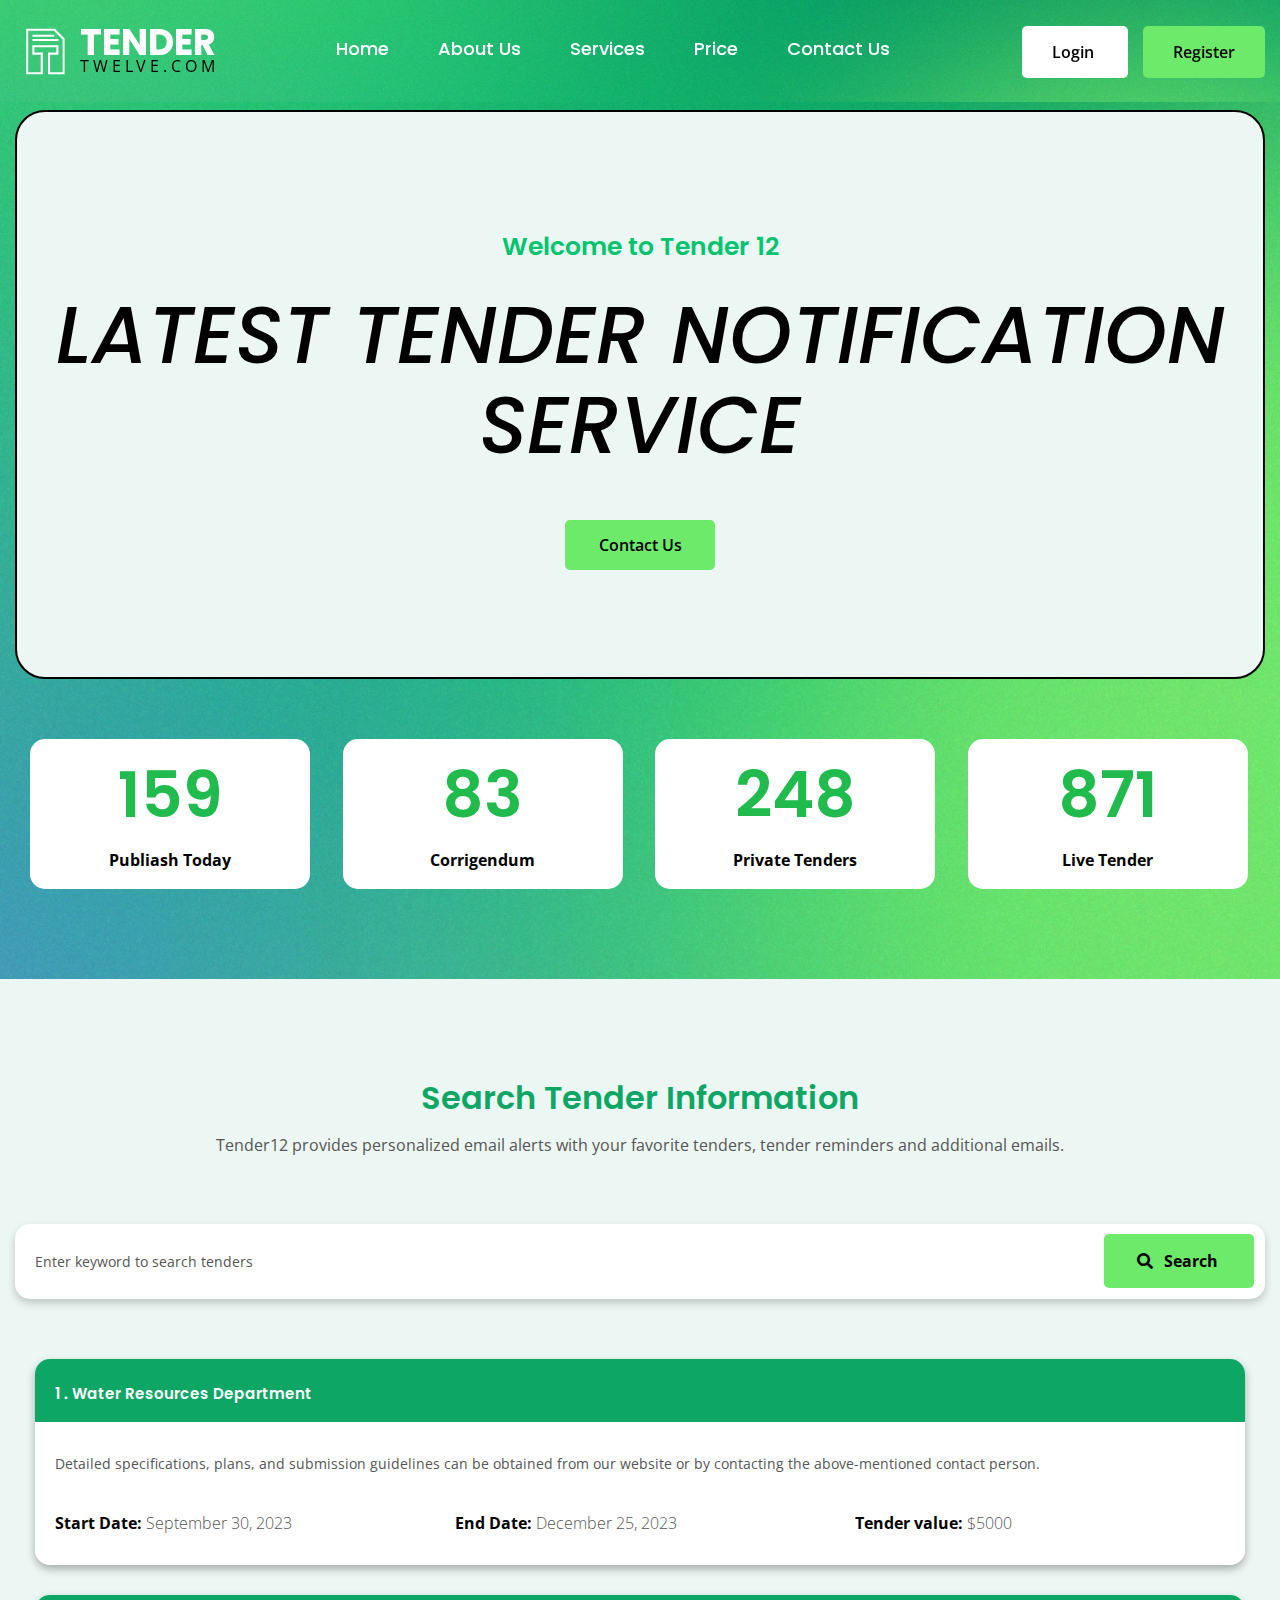
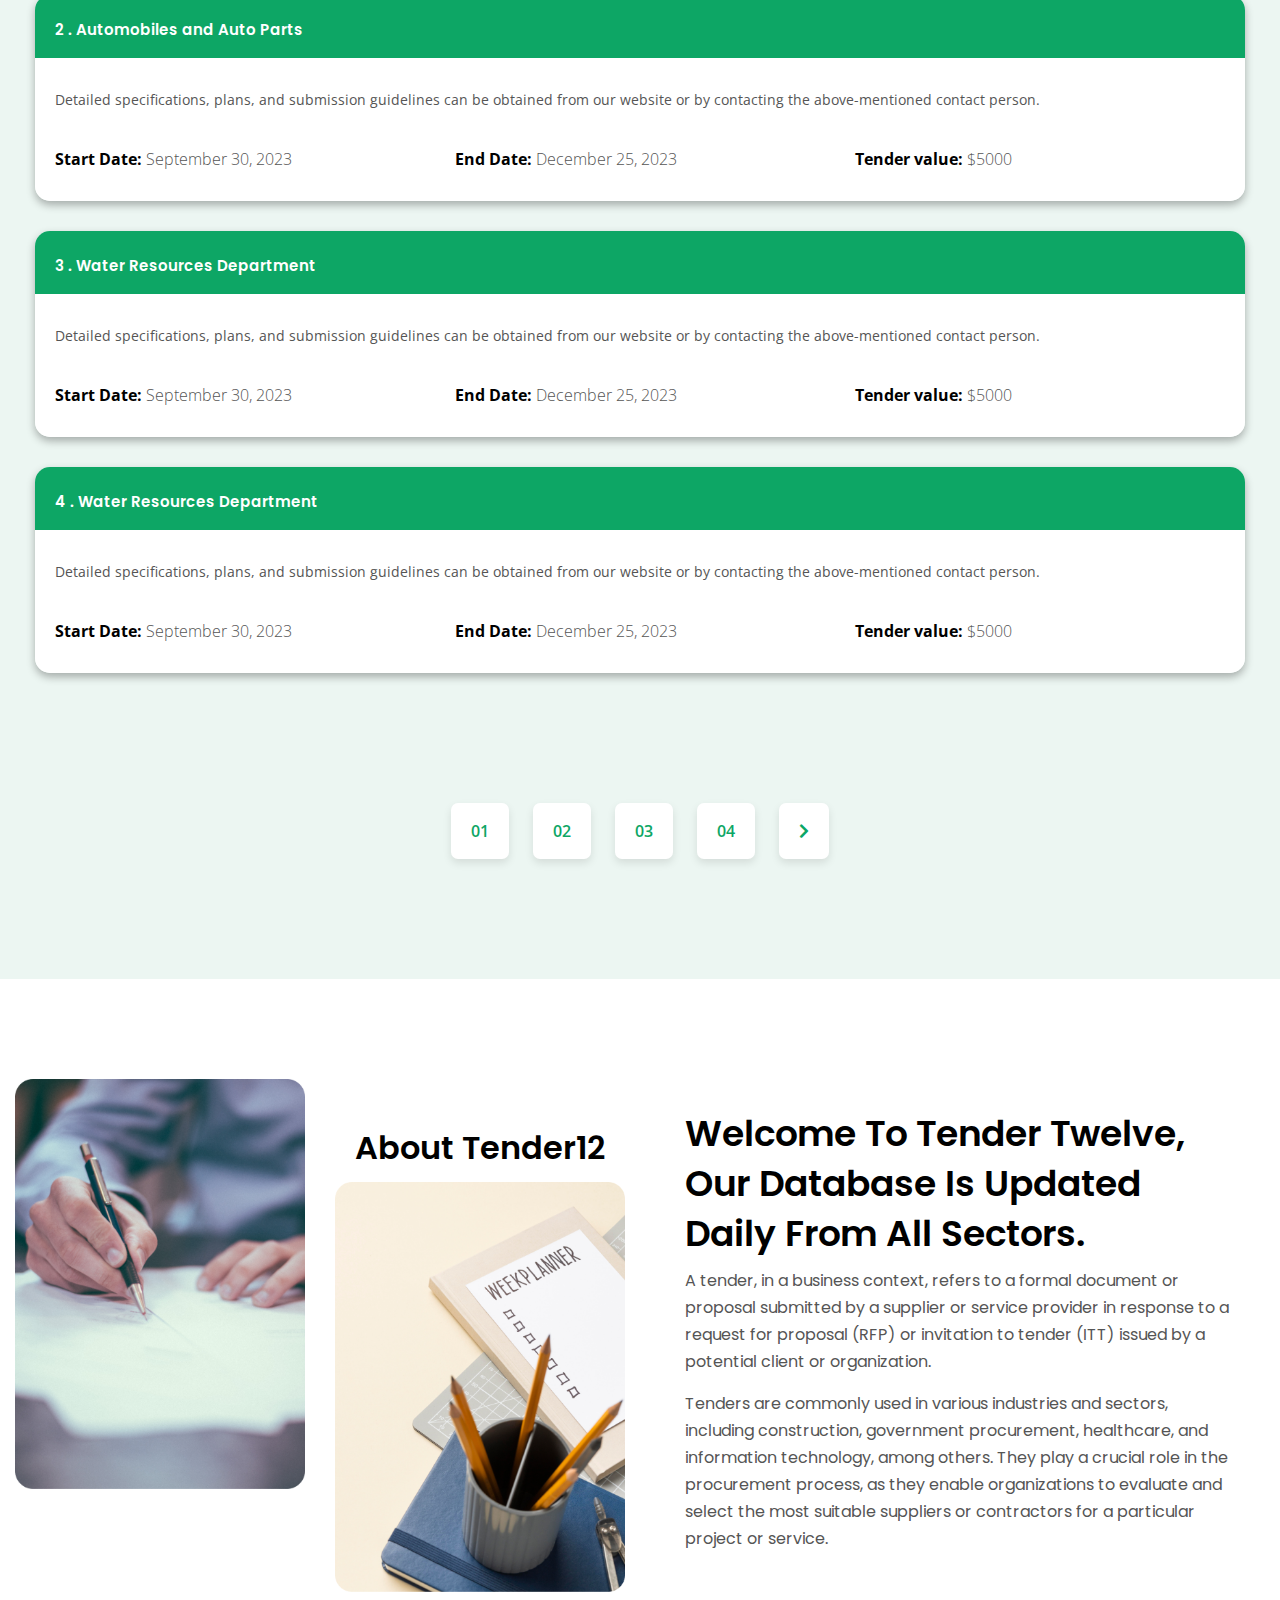
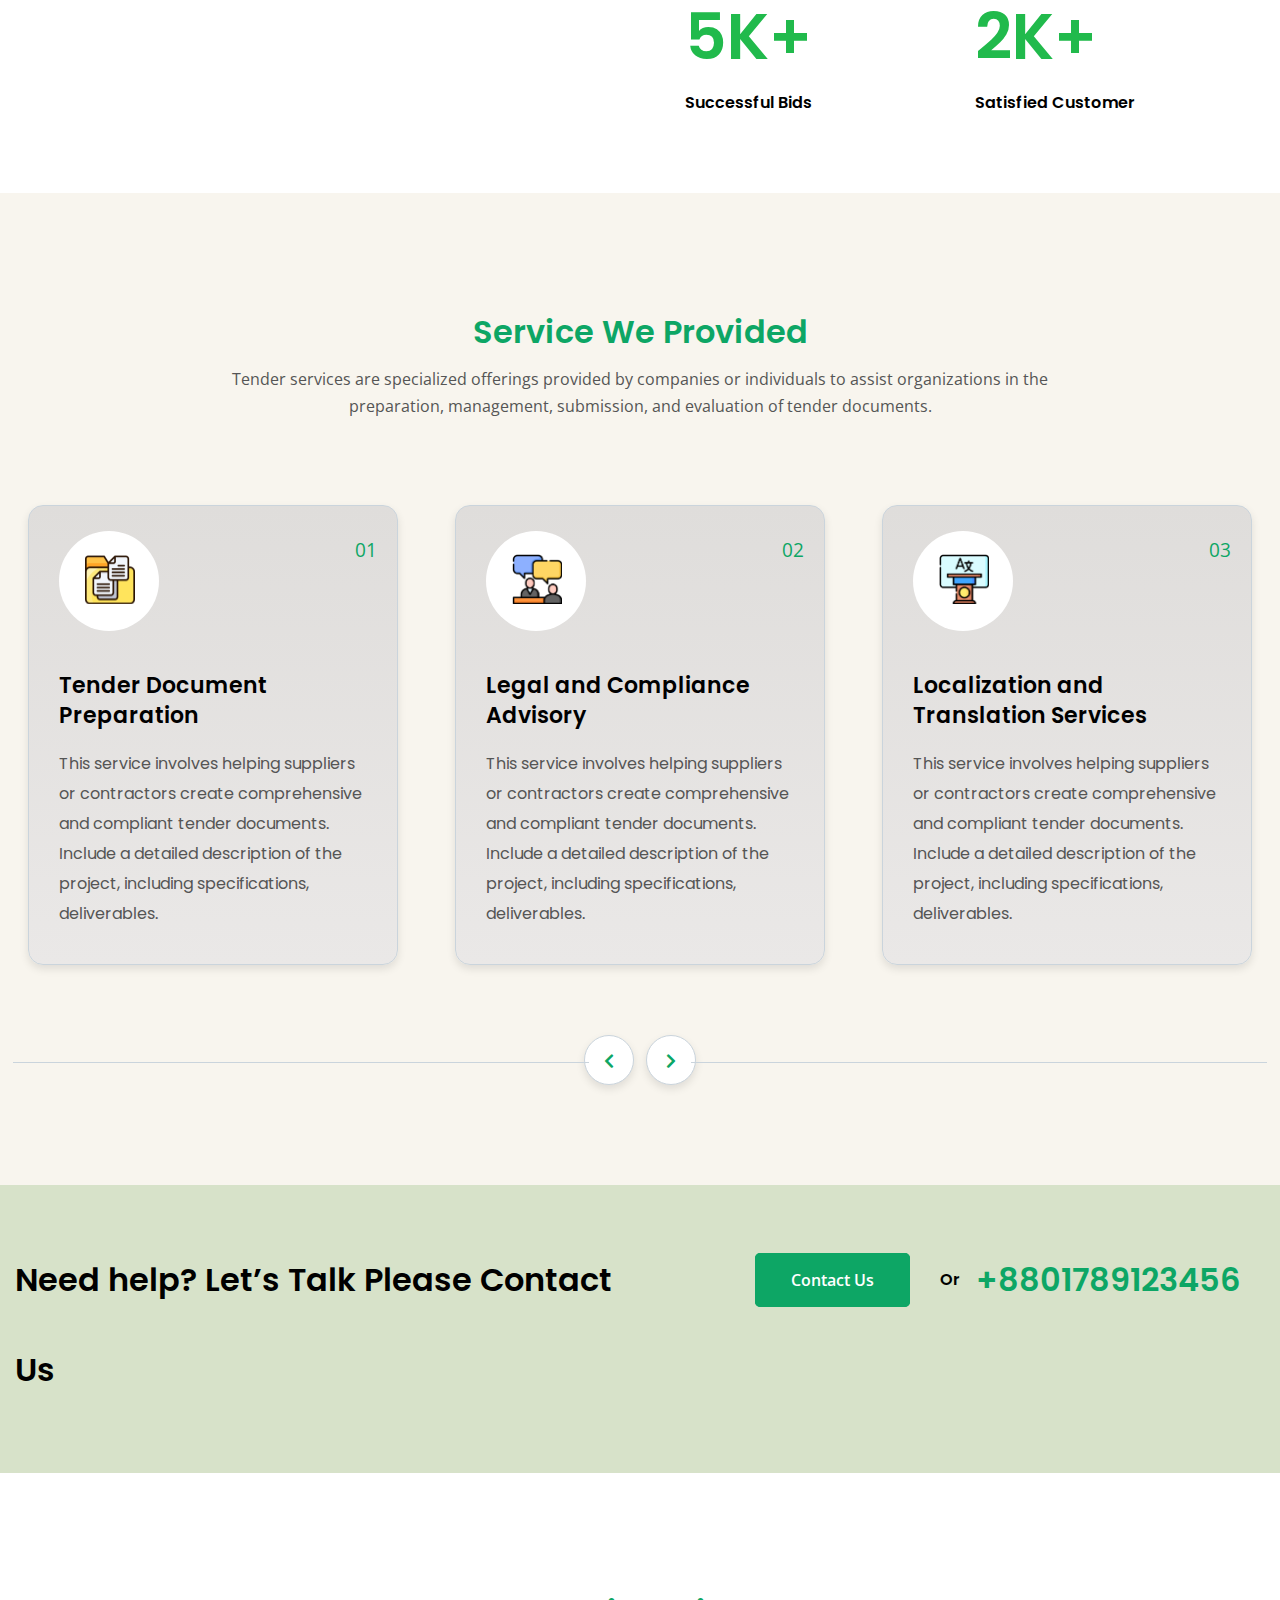
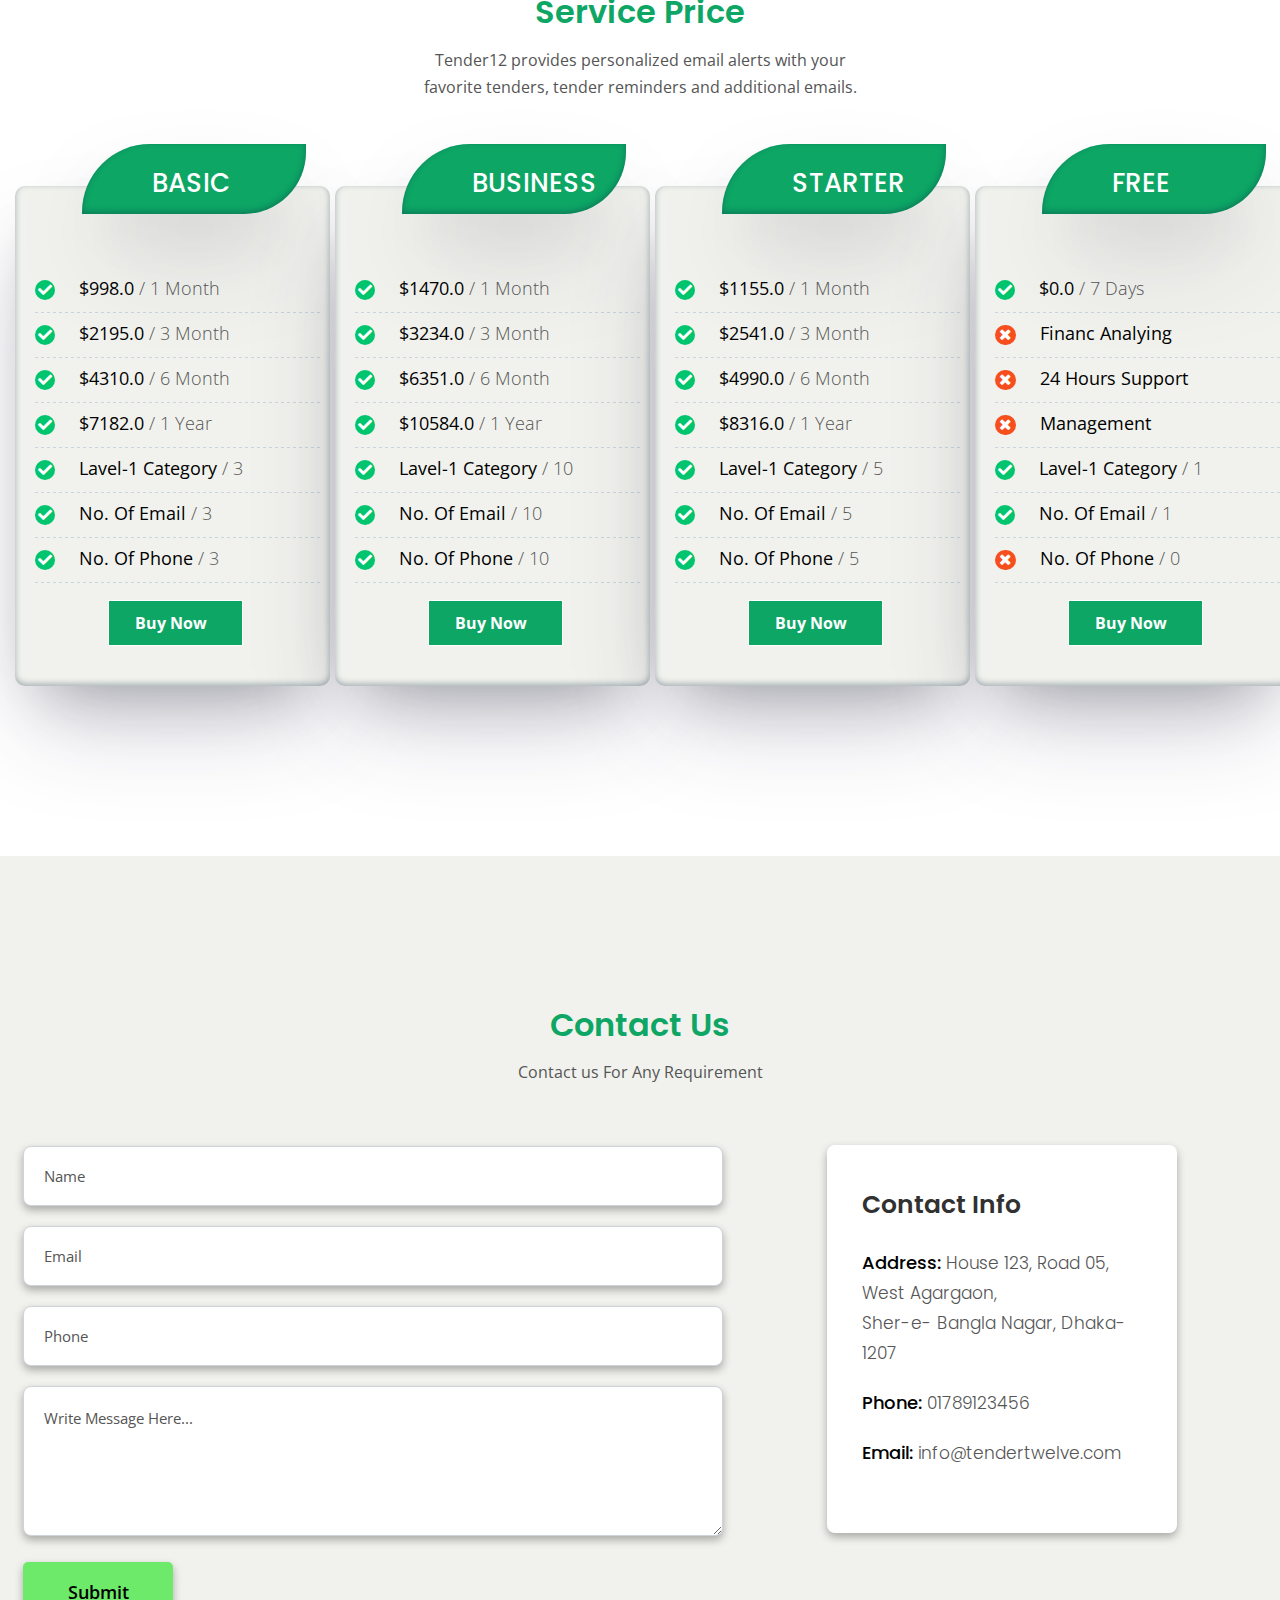
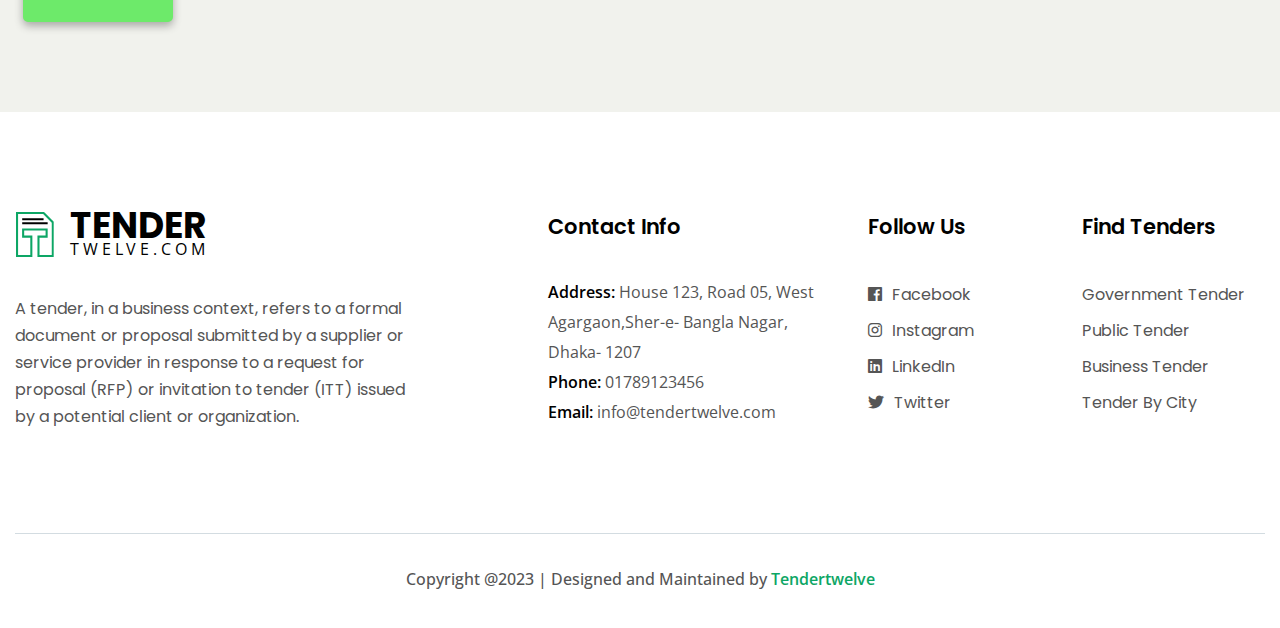
==== commit bbad2a2b: "modify" ====
--- a/index.html
+++ b/index.html
@@ -568,7 +568,7 @@
             </div> -->
 
             <div class="row">
-                <div class="col-xl-3 col-lg-3 col-md-6 col-sm-6 col-12 mb-70">
+                <div class="col-xl-3 col-lg-4 col-md-6 col-sm-6 col-12 mb-70">
                     <div class="price-basic">
                         <div class="pprice ">
                             <div class="prices-1">
@@ -616,7 +616,7 @@
                     </div>
                 </div>
 
-                <div class="col-xl-3 col-lg-3 col-md-6 col-sm-6 col-12 mb-70">
+                <div class="col-xl-3 col-lg-4 col-md-6 col-sm-6 col-12 mb-70">
                     <div class="price-basic">
                         <div class="pprice ">
                             <div class="prices-1">
@@ -664,7 +664,7 @@
                     </div>
                 </div>
 
-                <div class="col-xl-3 col-lg-3 col-md-6 col-sm-6 col-12 mb-70">
+                <div class="col-xl-3 col-lg-4 col-md-6 col-sm-6 col-12 mb-70">
                     <div class="price-basic">
                         <div class="pprice ">
                             <div class="prices-1">
@@ -712,7 +712,7 @@
                     </div>
                 </div>
 
-                <div class="col-xl-3 col-lg-3 col-md-6 col-sm-6 col-12 mb-70">
+                <div class="col-xl-3 col-lg-4 col-md-6 col-sm-6 col-12 mb-70">
                     <div class="price-basic">
                         <div class="pprice ">
                             <div class="prices-1">
--- a/css/style.css
+++ b/css/style.css
@@ -498,7 +498,6 @@
 	font-family: "Poppins", Helvetica;
 	font-weight: 600;
 }
-
 .banner-content h1 {
 	font-family: "Poppins", Helvetica;
 	font-weight: 500;
@@ -507,6 +506,8 @@
 	line-height: 90px;
 	padding-top: 20px;
 	margin-bottom: 50px;
+	font-style: italic;
+	text-transform: uppercase;
 }
 
 .greenn-btn {
@@ -1217,11 +1218,12 @@
 
 /* footer css start here */
 footer{
-	background: #ECF6F2;
+	background: #00C56E rgba(red, green, blue, 0.5);
 }
 .sticky {
-    background: #00C56E;
-    box-shadow: 0 .1rem 1rem rgba(0, 0, 0, .2);
+    background: #208b5d;
+	opacity: .9;
+    box-shadow: 0 .1rem 1rem rgba(0, 0, 0, .4);
 	color: #000;
 }
 .ff-content p {
@@ -1278,6 +1280,7 @@
 }
 .social-links ul li a:hover{
 	color: #0da665;
+	color: #5a967d;
 	margin-left: 5px;
 }
 
@@ -1316,9 +1319,9 @@
   }
   .mobile-login a {
 	color: #fff;
-	font-size: 20px;
+	font-size: 18px;
 	margin-left: 10px;
-	font-weight: bold;
+	font-weight: 500;
 	transition: .3s;
 }
 .mobile-login a:hover{
--- a/css/responsive.css
+++ b/css/responsive.css
@@ -3,9 +3,11 @@
     .center {
         display: none;
     }
+
     .about-info {
         padding: 30px;
     }
+
     .counter {
         width: 280px;
     }
@@ -19,110 +21,162 @@
     nav ul li {
         margin-right: 30px;
     }
-    .login-btn, .register-btn {
+
+    .login-btn,
+    .register-btn {
         width: 100px;
-            padding: 15px 20px;
-
-    }
-    .center {
-        display: none;
-    }
-    #contact{
-        display: none;
-    }
+        padding: 15px 20px;
+
+    }
+
+    .center {
+        display: none;
+    }
+
+    #contact {
+        display: none;
+    }
+
     .about-info {
         padding: 5px;
-     }
-}
-
- 
+    }
+}
+
+
 /* Tablet desktop :768px. */
 @media (min-width: 768px) and (max-width: 991px) {
 
-    #contact{
-        display: none;
-    }
-    .about-info {
-       padding: 5px;
-    }
-
-
-}
-
- 
+    #contact {
+        display: none;
+    }
+
+    .about-info {
+        padding: 5px;
+    }
+
+
+}
+
+@media (max-width: 410px) {
+
+    .mobile-login {
+        text-align: left !important;
+    }
+}
+
 /* small mobile :320px. */
 @media (min-width: 320px) and (max-width: 480px) {
 
-    #contact{
-        display: none;
-    }
+    #contact {
+        display: none;
+    }
+
     .search-btn {
         width: 124px;
         padding: 10px 15px;
         top: 37px;
     }
+
     .search-pagination ul li {
         margin-left: 5px;
     }
+
     .about-info {
         padding: 15px;
     }
+
     .about-info-title h2 {
         font-size: 27px;
         line-height: 43px;
     }
+
     .service-inner {
-        width: 345px;
+        width: 320px;
     }
     .mobile-login {
         text-align: center;
-        margin-top: 6px;
-    }
+        margin-top: 8px;
+    }
+
     .mobile-login a {
         color: #fff;
         font-size: 15px;
         margin-left: 5px;
         font-weight: 500;
     }
- 
-}
- 
+
+    .logo-img a img {
+        width: 35px;
+        height: 42px;
+    }
+
+    .logo-text{
+        margin-left: 5px;
+        margin-top: 8px;
+    }
+
+    .logo-text a p {
+        font-size: 12px;
+        margin-top: -15px;
+    }
+
+    .logo-text a {
+        font-size: 30px;
+    }
+    .banner-content h1 {
+        font-size: 32px !important;
+        line-height: 50px !important;
+    }
+
+}
+
 /* Large Mobile :480px. */
 @media only screen and (min-width: 480px) and (max-width: 767px) {
     .container {
         width: 100%;
     }
+
     /* .navlist {
         right: -150%;
     } */
-    #contact{
-        display: none;
-    }
+    #contact {
+        display: none;
+    }
+
     .search-btn {
         width: 124px;
         padding: 10px 15px;
         top: 37px;
     }
+
     .search-pagination ul li {
         margin-left: 5px;
     }
+
     .about-info {
         padding: 10px;
     }
+
     .about-info-title h2 {
         font-size: 27px;
         line-height: 43px;
     }
+    .banner-content h1 {
+        font-size: 50px !important;
+        line-height: 70px !important;
+    }
     .counter {
         width: 260px;
     }
 
 }
+
 /*Max Width 992px*/
-@media (max-width: 992px){
+@media (max-width: 992px) {
     #menu-icon {
         display: block;
     }
+
     .navlist {
         position: absolute;
         top: 101%;
@@ -131,9 +185,10 @@
         min-height: 100vh;
         display: flex;
         flex-direction: column;
-        background: #333;
+        background: #5a967d;
         transition: all .50s ease;
     }
+
     .navlist a {
         display: block;
         padding: 17px;
@@ -143,20 +198,26 @@
     .navlist.active {
         right: 0;
     }
+
     #menu-icon {
         position: absolute;
         right: 15px;
         top: 10px;
     }
+
     .header-btn {
         display: none;
     }
-    .login-btn, .register-btn {
+
+    .login-btn,
+    .register-btn {
         padding: 0;
     }
+
     .center {
         margin: 15px 75px;
     }
+
     .register-btn {
         display: flex;
         width: 150px;
@@ -168,40 +229,51 @@
         transition: .3s;
         margin-top: 20px;
     }
+
     nav ul li {
         margin-right: 0;
     }
+
     nav ul li:first-child {
         padding-top: 30px;
     }
-    .center {
-        display: block;
-    }
+
+    .center {
+        display: block;
+    }
+
     .pprice {
         margin: 0 auto;
     }
-    #contact{
-        display: none;
-    }
+
+    #contact {
+        display: none;
+    }
+
     .counter {
         margin: 0 auto;
     }
+
     .banner-content h1 {
-        font-size: 34px;
-        line-height: 50px;
+        font-size: 50px;
+        line-height: 70px;
     }
     .about-info-title h2 {
         font-size: 27px;
         line-height: 43px;
     }
-    .pagination-icon .line-left, .pagination-icon .line-right {
-        display: none;
-    }
-    .contact-left{
-        display: none;
-    }
-    .mobile-login{
-        display: block;
-      }
-
-}
+
+    .pagination-icon .line-left,
+    .pagination-icon .line-right {
+        display: none;
+    }
+
+    .contact-left {
+        display: none;
+    }
+
+    .mobile-login {
+        display: block;
+    }
+
+}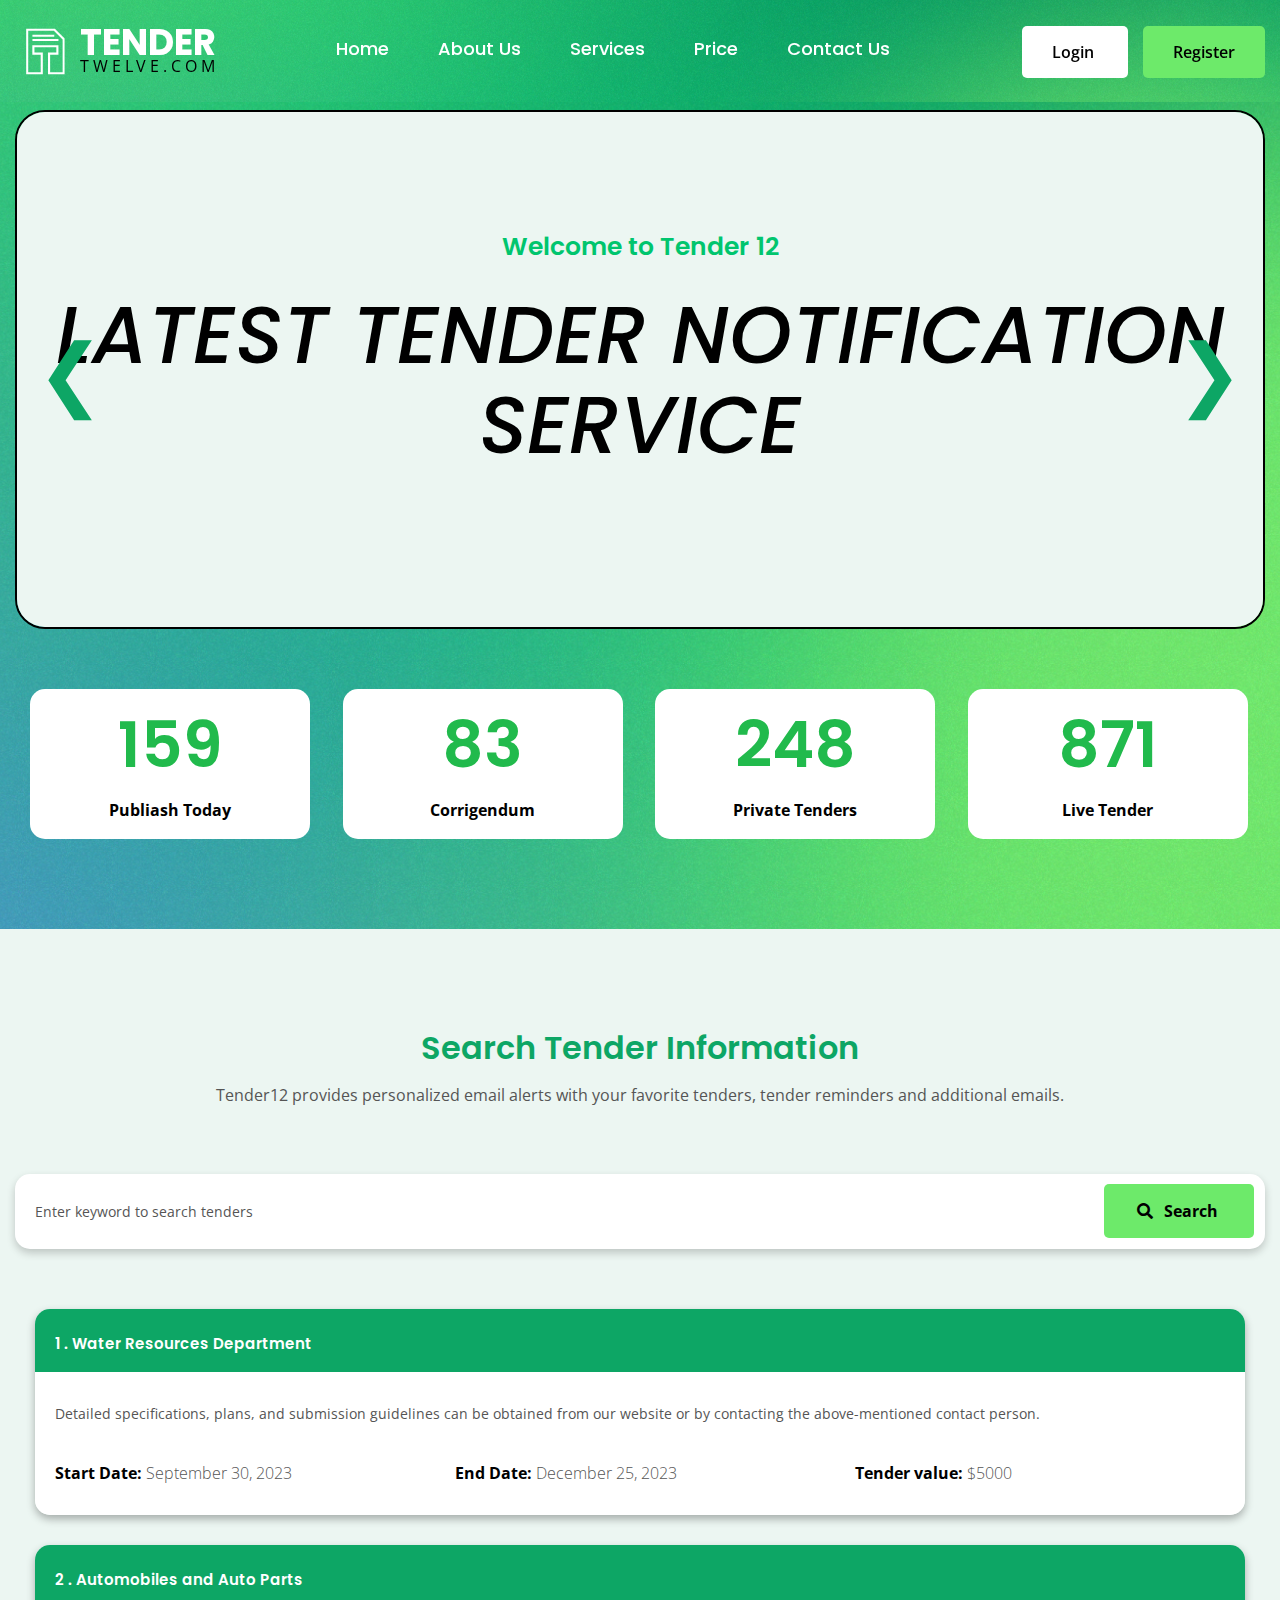
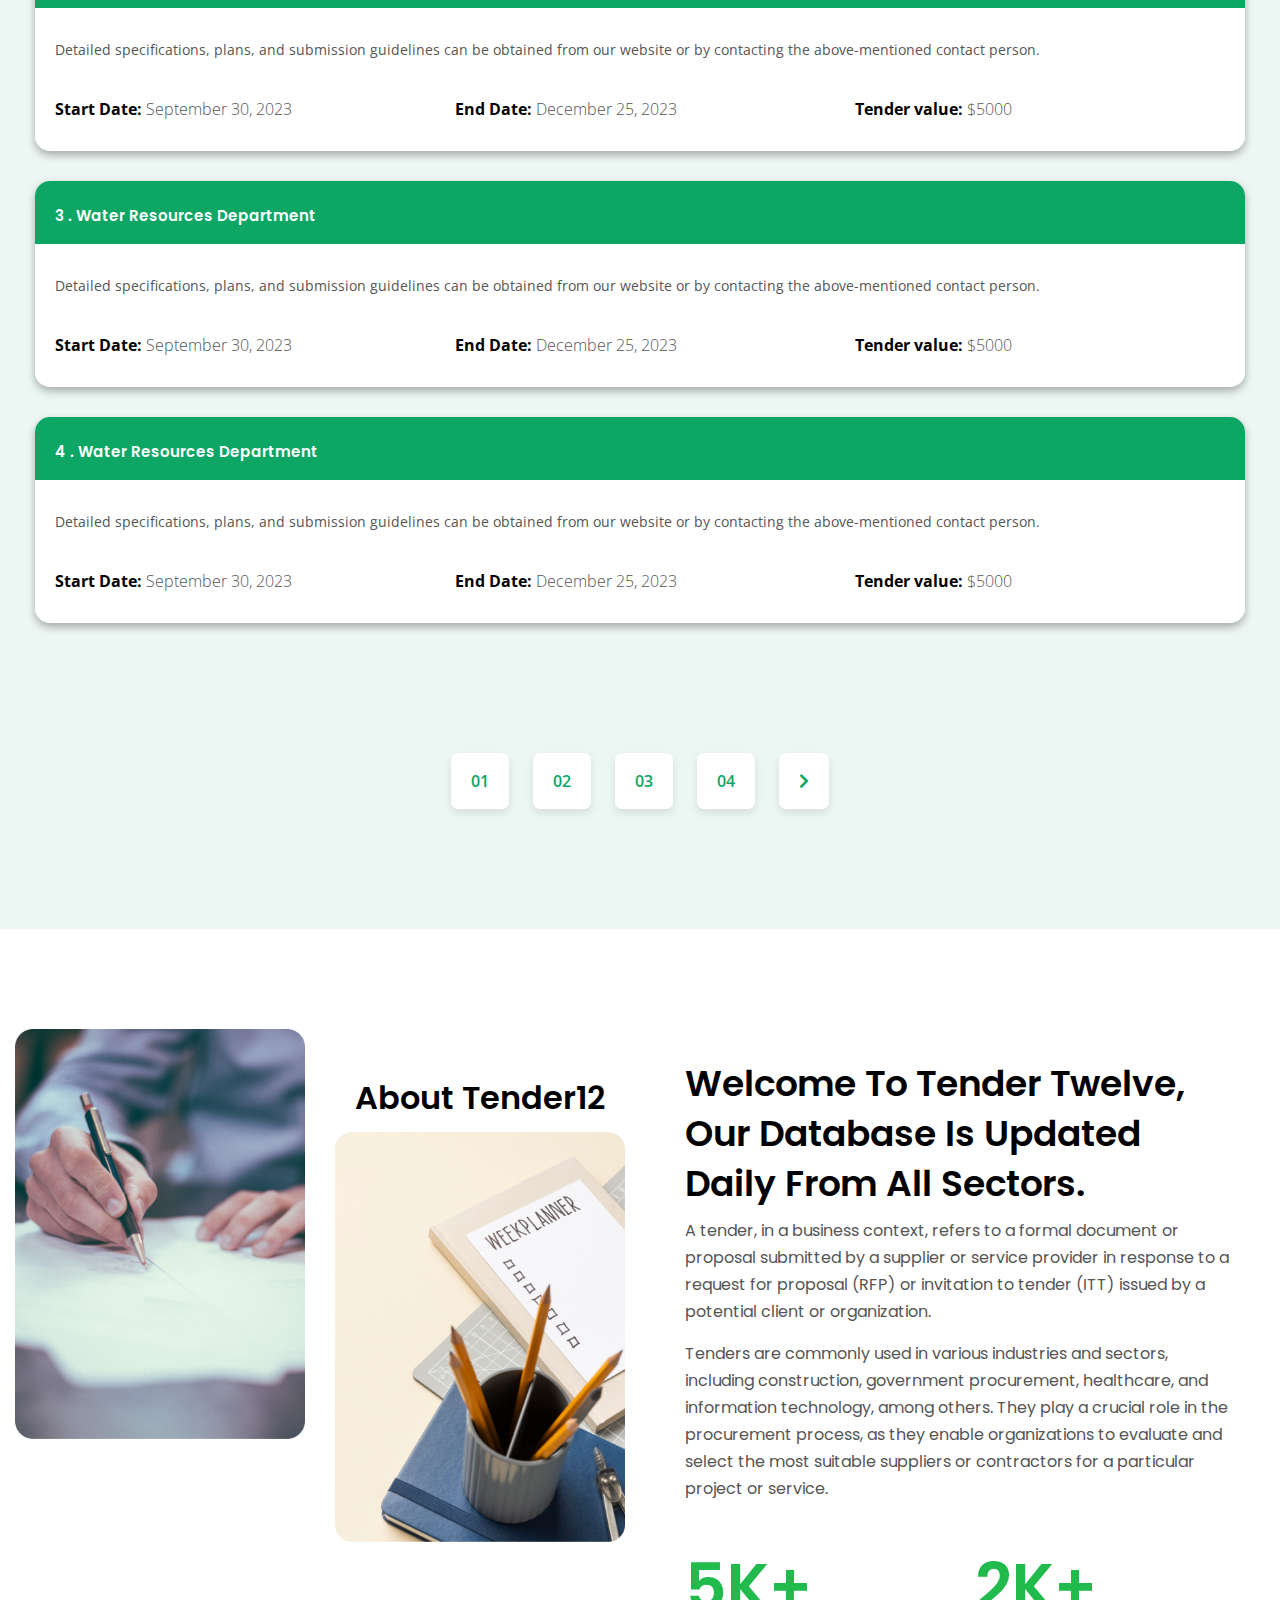
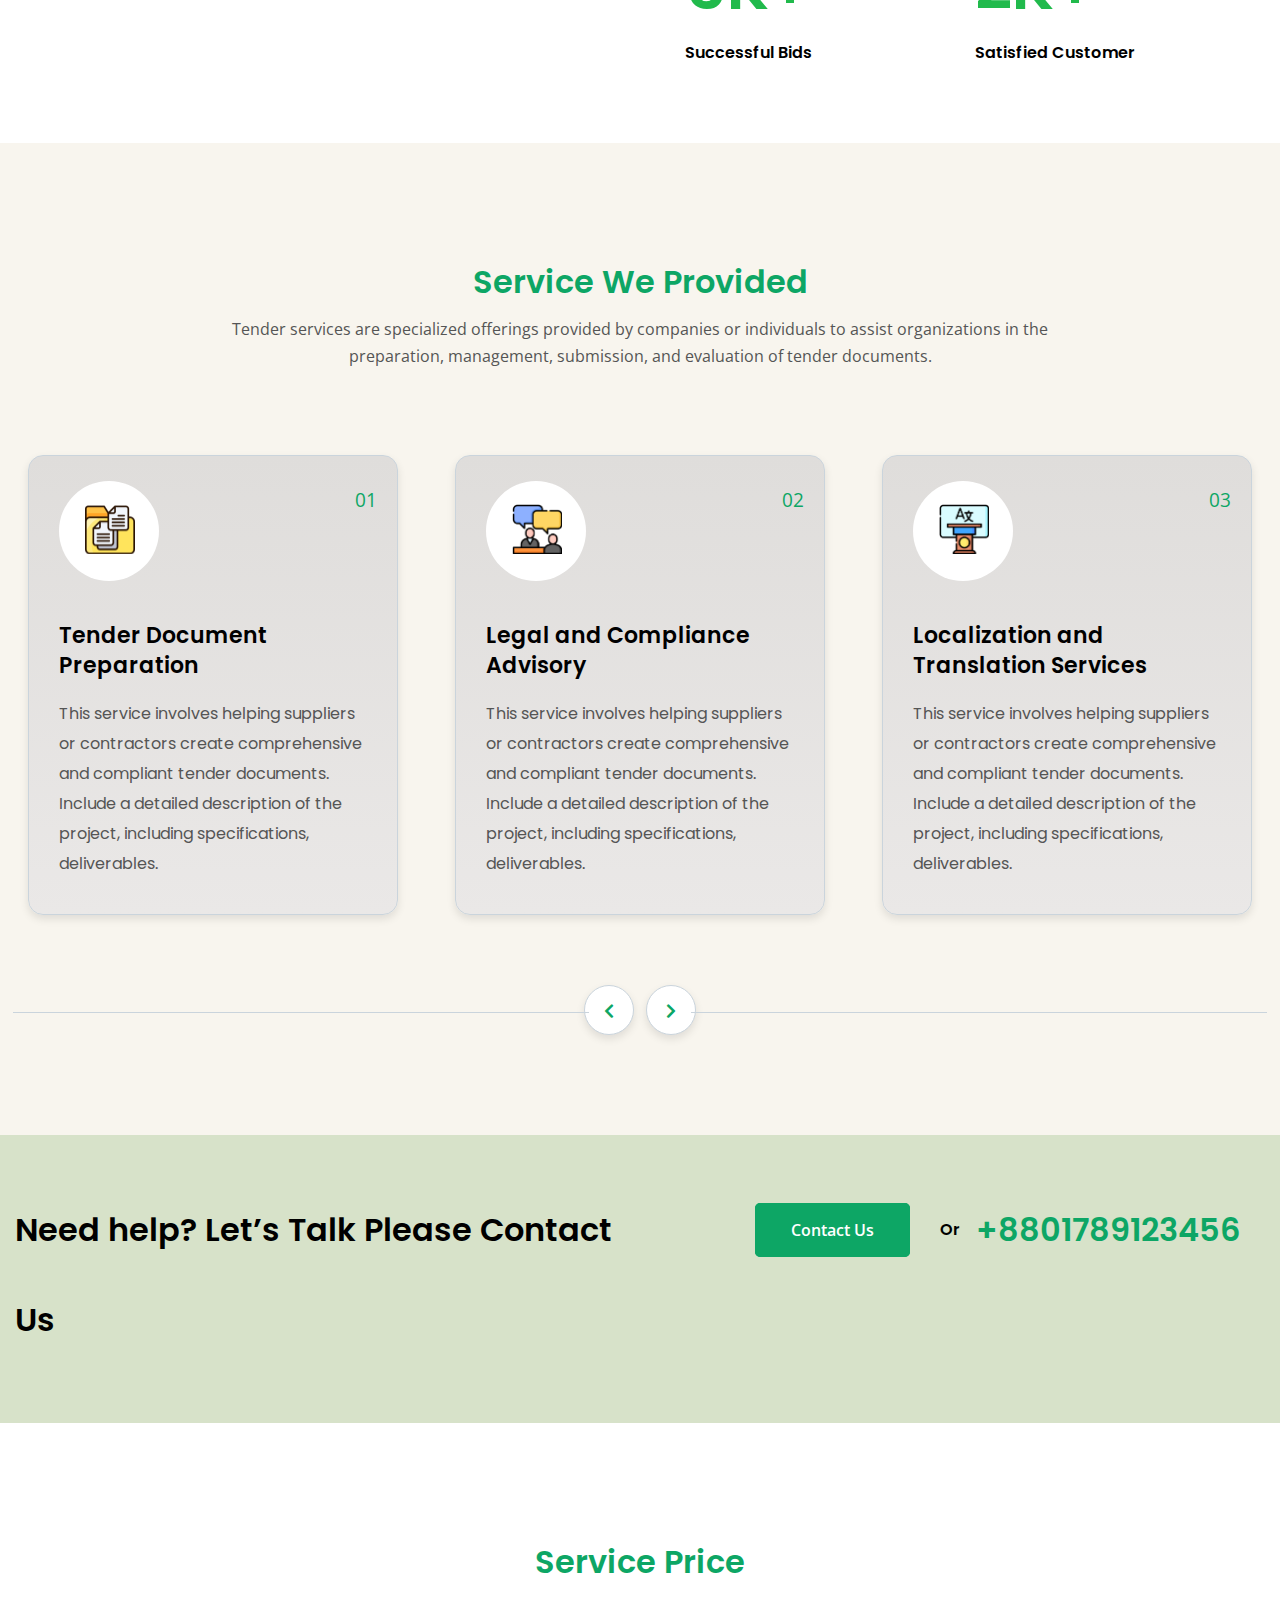
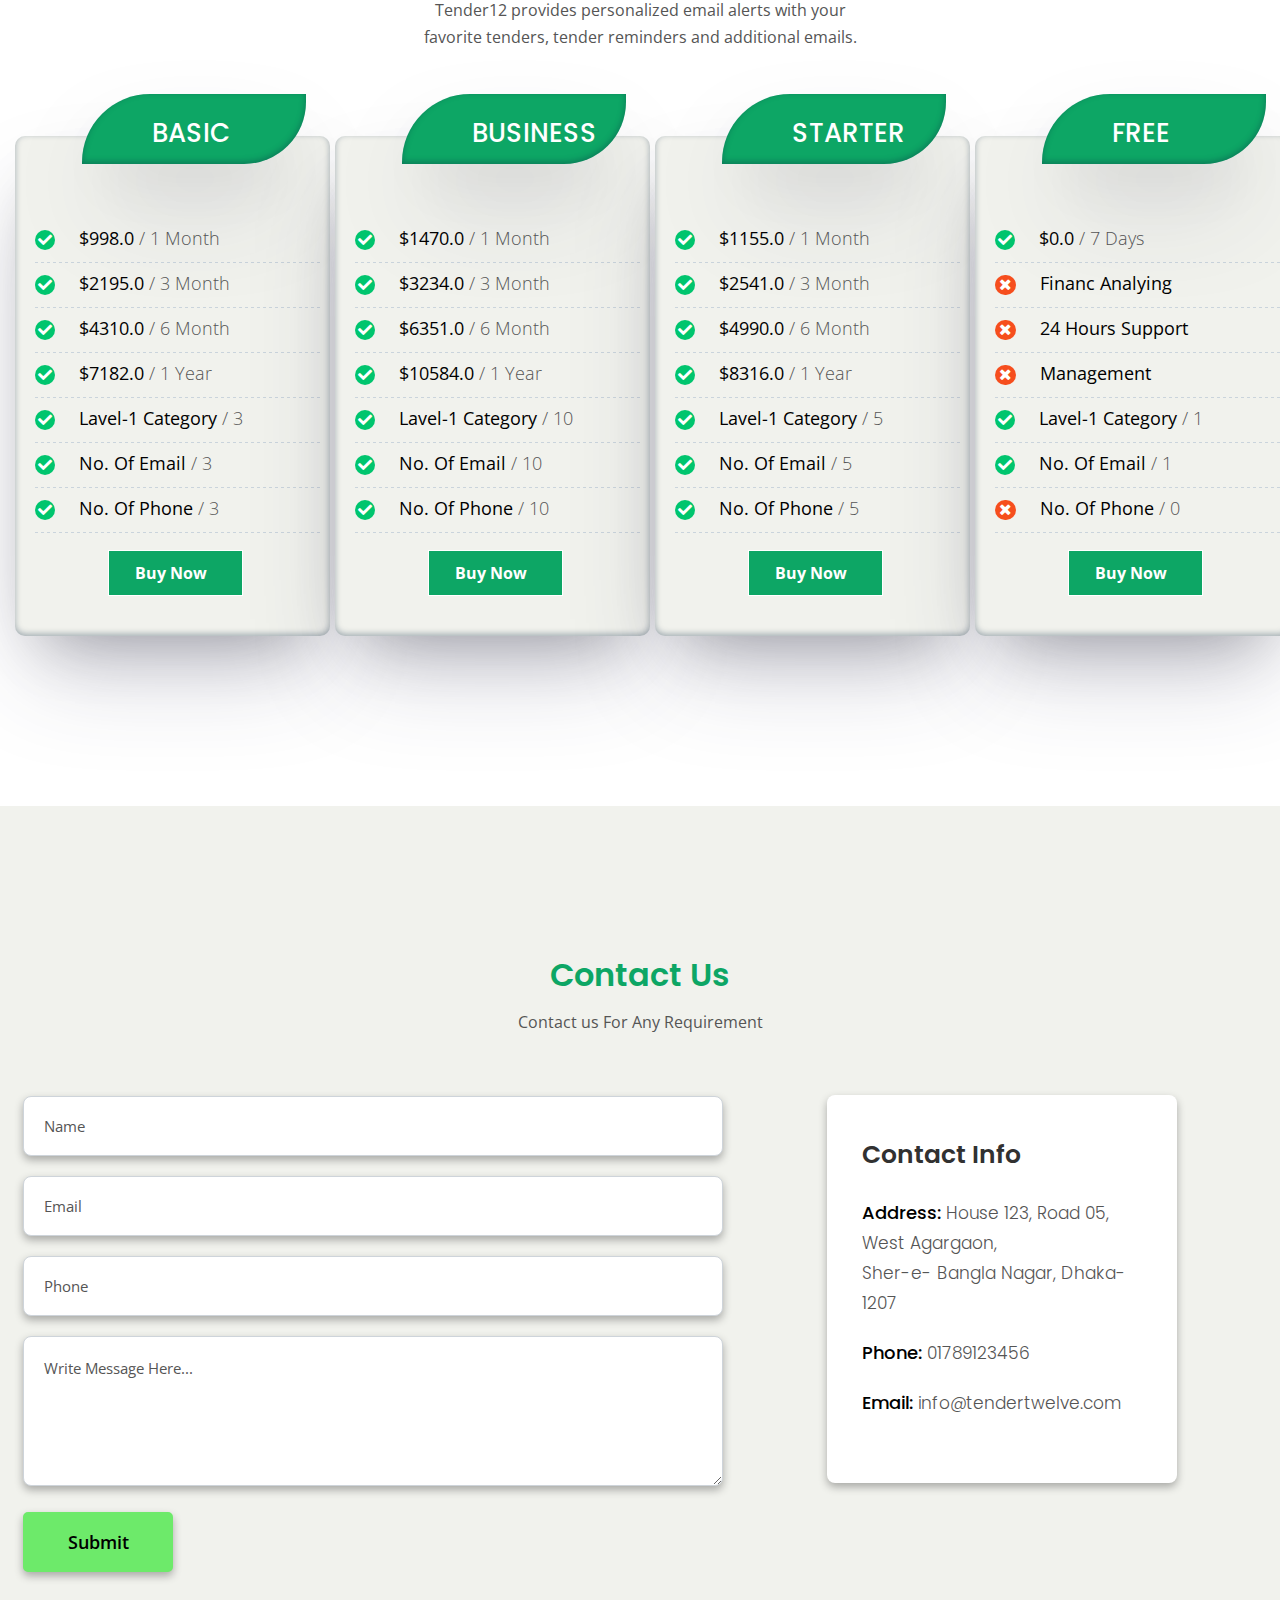
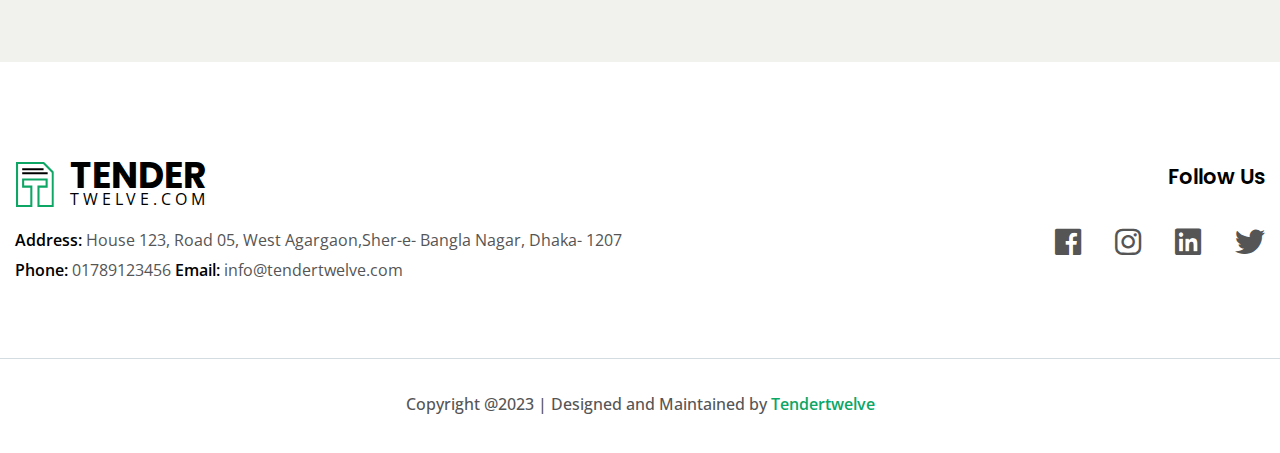
==== commit e8f5c651: "working on slider" ====
--- a/index.html
+++ b/index.html
@@ -122,37 +122,39 @@
                                                 Notification <br>
                                                 Service
                                             </h1>
-                                            <div class="greenn-btn">
+                                            <!-- <div class="greenn-btn">
                                                 <a href="#">Contact Us</a>
-                                            </div>
+                                            </div> -->
                                         </div>
                                     </div>
                                     <div class="slide">
                                         <div class="banner-content text-center">
                                             <h5>Welcome to Tender 12</h5>
-                                            <h1 style="color: red;">
+                                            <h1>
                                                 Service Tender 
                                                 Latest <br> Notification 
                                             </h1>
-                                            <div class="greenn-btn">
+                                            <!-- <div class="greenn-btn">
                                                 <a href="#">Contact Us</a>
-                                            </div>
+                                            </div> -->
                                         </div>
                                     </div>
                                     <div class="slide">
                                         <div class="banner-content text-center">
                                             <h5>Welcome to Tender 12</h5>
-                                            <h1 style="color: blue;">
+                                            <h1>
                                                 Latest Tender
                                                 Notification <br>
                                                 3rd Slider
                                             </h1>
-                                            <div class="greenn-btn">
+                                            <!-- <div class="greenn-btn">
                                                 <a href="#">Contact Us</a>
-                                            </div>
-                                        </div>
-                                    </div>
-                                </div>
+                                            </div> -->
+                                        </div>
+                                    </div>
+                                </div>
+                                <div class="prev">&#10094;</div>
+                                <div class="next">&#10095;</div>
                             </div>
                         </div>
                     </div>
@@ -810,7 +812,7 @@
     <footer id="footer" class="footer pt-100">
         <div class="container">
             <div class="row">
-                <div class="col-xl-5 col-lg-5 col-md-6 col-sm-12 col-12">
+                <div class="col-xl-6">
                     <div class="footer-logo d-flex">
                         <a href="#"><img src="img/logo/logo.svg" alt=""></a>
                         <div class="logo-text-2">
@@ -819,51 +821,27 @@
                             </a>
                         </div>
                     </div>
-                    <div class="ff-content pt-20 mb-30">
-                        <p>A tender, in a business context, refers to a formal document or proposal submitted by a
-                            supplier or service provider
-                            in response to a request for proposal (RFP) or invitation to tender (ITT) issued by a
-                            potential client or organization.
-                        </p>
-                    </div>
-                </div>
-                <div class="col-xl-3 col-lg-3 col-md-6 col-sm-12 col-12">
                     <div class="footer-contact">
-                        <div class="fc-title">
-                            <h3>Contact Info</h3>
-                        </div>
                         <p>Address: <span>House 123, Road 05, West Agargaon,Sher-e- Bangla Nagar, Dhaka-
-                                1207</span></p>
-                        <p>Phone: <span>01789123456</span></p>
-                        <p>Email: <span>info@tendertwelve.com</span></p>
-                    </div>
-                </div>
-                <div class="col-xl-2 col-lg-2 col-md-6 col-sm-12 col-12">
-                    <div class="social-links">
+                            1207</span>
+                   Phone: <span>01789123456</span>
+                  Email: <span>info@tendertwelve.com</span></p>
+                    </div>
+                </div>
+                <div class="col-xl-6 ">
+                    <div class="social-links text-right">
                         <div class="fc-title">
                             <h3>Follow Us</h3>
                         </div>
                         <ul>
-                            <li><a href="#"><i class="fab fa-facebook"></i>Facebook</a></li>
-                            <li><a href="#"><i class="fab fa-instagram"></i>Instagram</a></li>
-                            <li><a href="#"><i class="fab fa-linkedin"></i></i>LinkedIn</a></li>
-                            <li><a href="#"><i class="fab fa-twitter"></i>Twitter</a></li>
+                            <li><a href="#"><i class="fab fa-facebook"></i></a></li>
+                            <li><a href="#"><i class="fab fa-instagram"></i></a></li>
+                            <li><a href="#"><i class="fab fa-linkedin"></i></i></a></li>
+                            <li><a class="twiter" href="#"><i class="fab fa-twitter"></i></a></li>
                         </ul>
                     </div>
                 </div>
-
-                <div class="col-xl-2 col-lg-2 col-md-6 col-sm-12 col-12">
-                    <div class="social-links">
-                        <div class="fc-title">
-                            <h3>Find Tenders</h3>
-                        </div>
-                        <ul>
-                            <li><a href="#">Government Tender</a></li>
-                            <li><a href="#">Public Tender</a></li>
-                            <li><a href="#">Business Tender</a></li>
-                            <li><a href="#">Tender By City</a></li>
-                        </ul>
-                    </div>
+            </div>
                 </div>
             </div>
 
--- a/css/style.css
+++ b/css/style.css
@@ -488,8 +488,6 @@
 .banner-content {
 	background: #ECF6F2  ;
 	padding: 120px 0px 107px 0px;
-	border-radius: 30px;
-	border: 2px solid #000000;
 }
 
 .banner-content h5 {
@@ -1263,6 +1261,15 @@
 	letter-spacing: 0;
 	line-height: 36px;
 	transition: .3s;
+	margin-left: 30px !important;
+}
+
+.social-links ul li{
+	display: inline;
+}
+
+.social-links ul li a:last-child{
+	margin-right: 0;
 }
 .copyright p{
 	font-size: 16px;
@@ -1276,12 +1283,11 @@
 	padding: 12px 0;
 }
 .social-links ul li a i {
-	margin-right: 10px;
-}
+	font-size: 30px;
+}
+
 .social-links ul li a:hover{
 	color: #0da665;
-	color: #5a967d;
-	margin-left: 5px;
 }
 
 
@@ -1299,8 +1305,28 @@
 
 /* slider CSS */
 .slider-container {
+	position: relative;
 	overflow: hidden;
 	margin: 0 auto;
+	border-radius: 30px;
+	border: 2px solid #000000;
+  }
+  .prev, .next {
+    position: absolute;
+    top: 50%;
+    transform: translateY(-50%);
+    font-size: 30px;
+    cursor: pointer;
+	font-size: 80px;
+	color: #0da665;
+  }
+
+  .prev {
+    left: 20px;
+  }
+
+  .next {
+    right: 20px;
   }
   
   .slider {
@@ -1311,6 +1337,7 @@
   .slide {
 	min-width: 100%;
 	box-sizing: border-box;
+	transition: transform 0.5s ease;
   }
   
   /* Mobile-login css */
--- a/css/responsive.css
+++ b/css/responsive.css
@@ -127,6 +127,17 @@
         font-size: 32px !important;
         line-height: 50px !important;
     }
+    .prev, .next {
+        font-size: 50px;
+      }
+    
+      .prev {
+        left: 10px;
+      }
+    
+      .next {
+        right: 10px;
+      }
 
 }
 
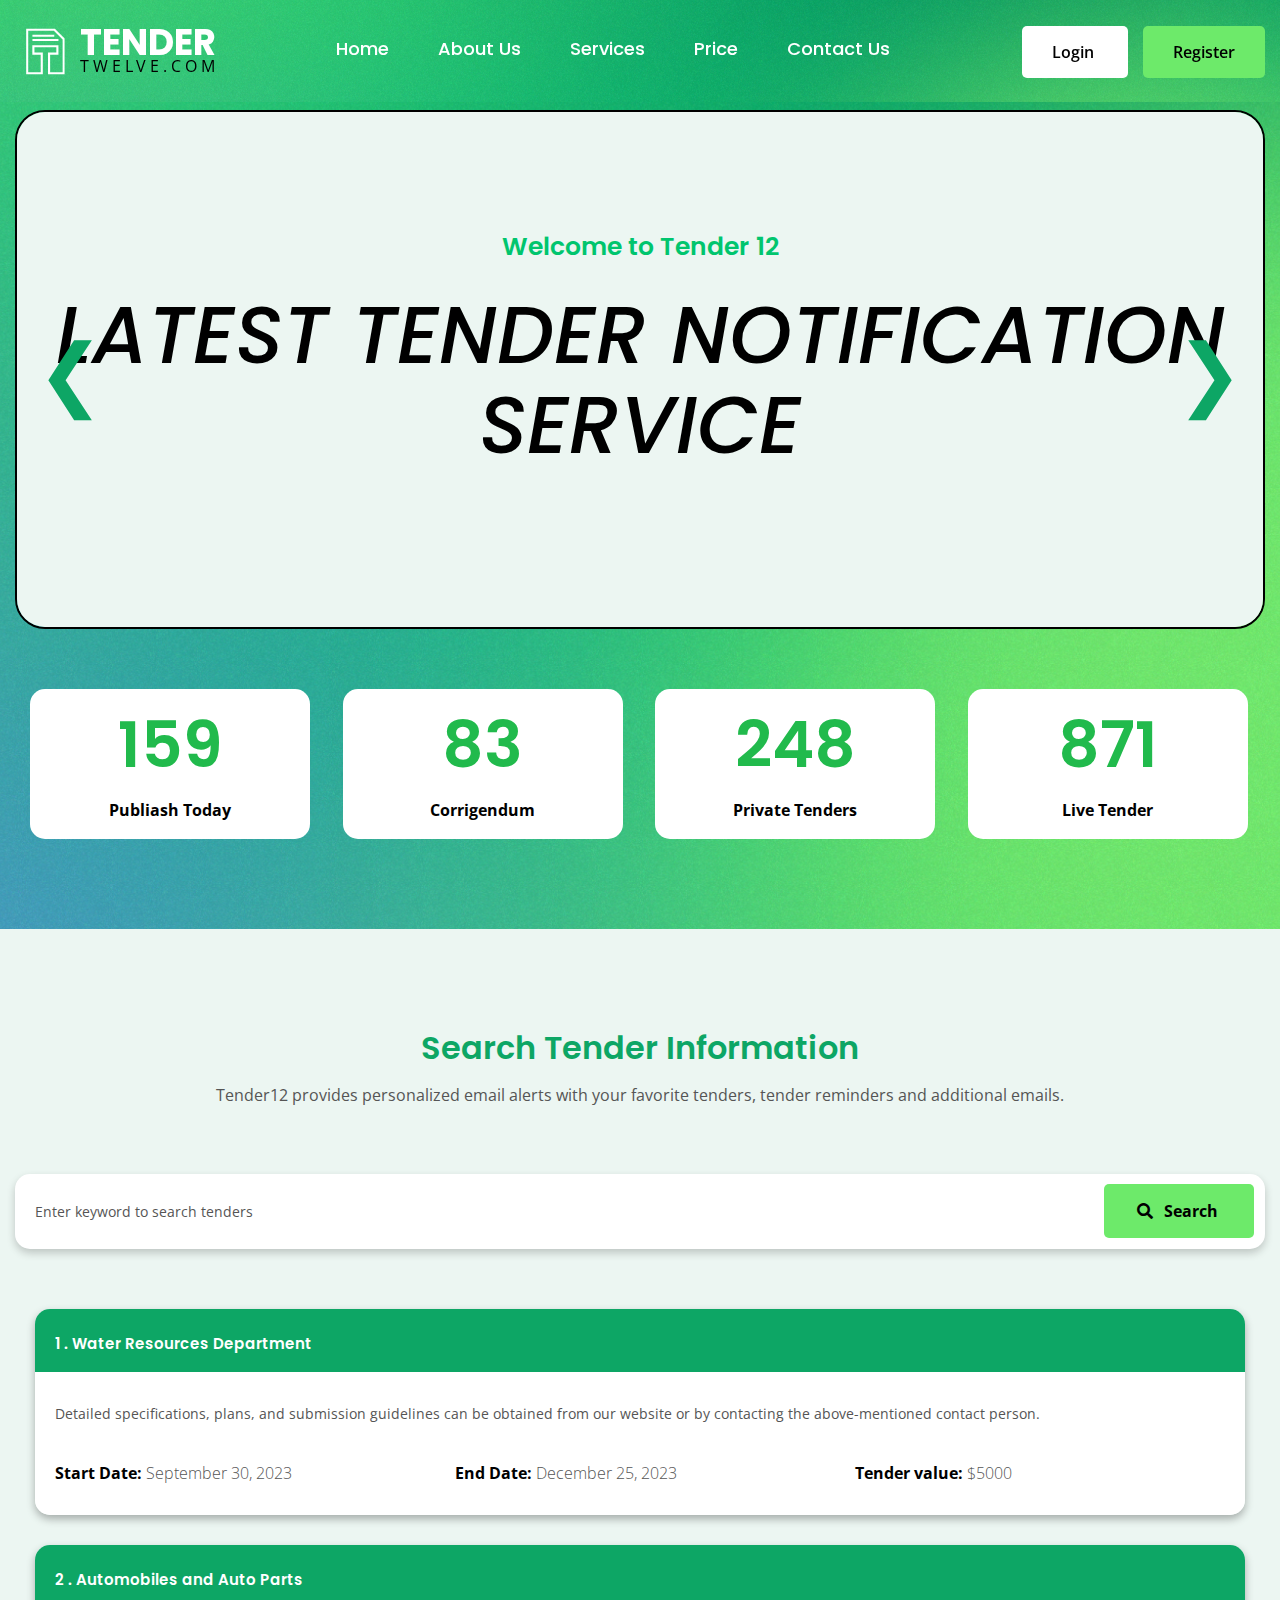
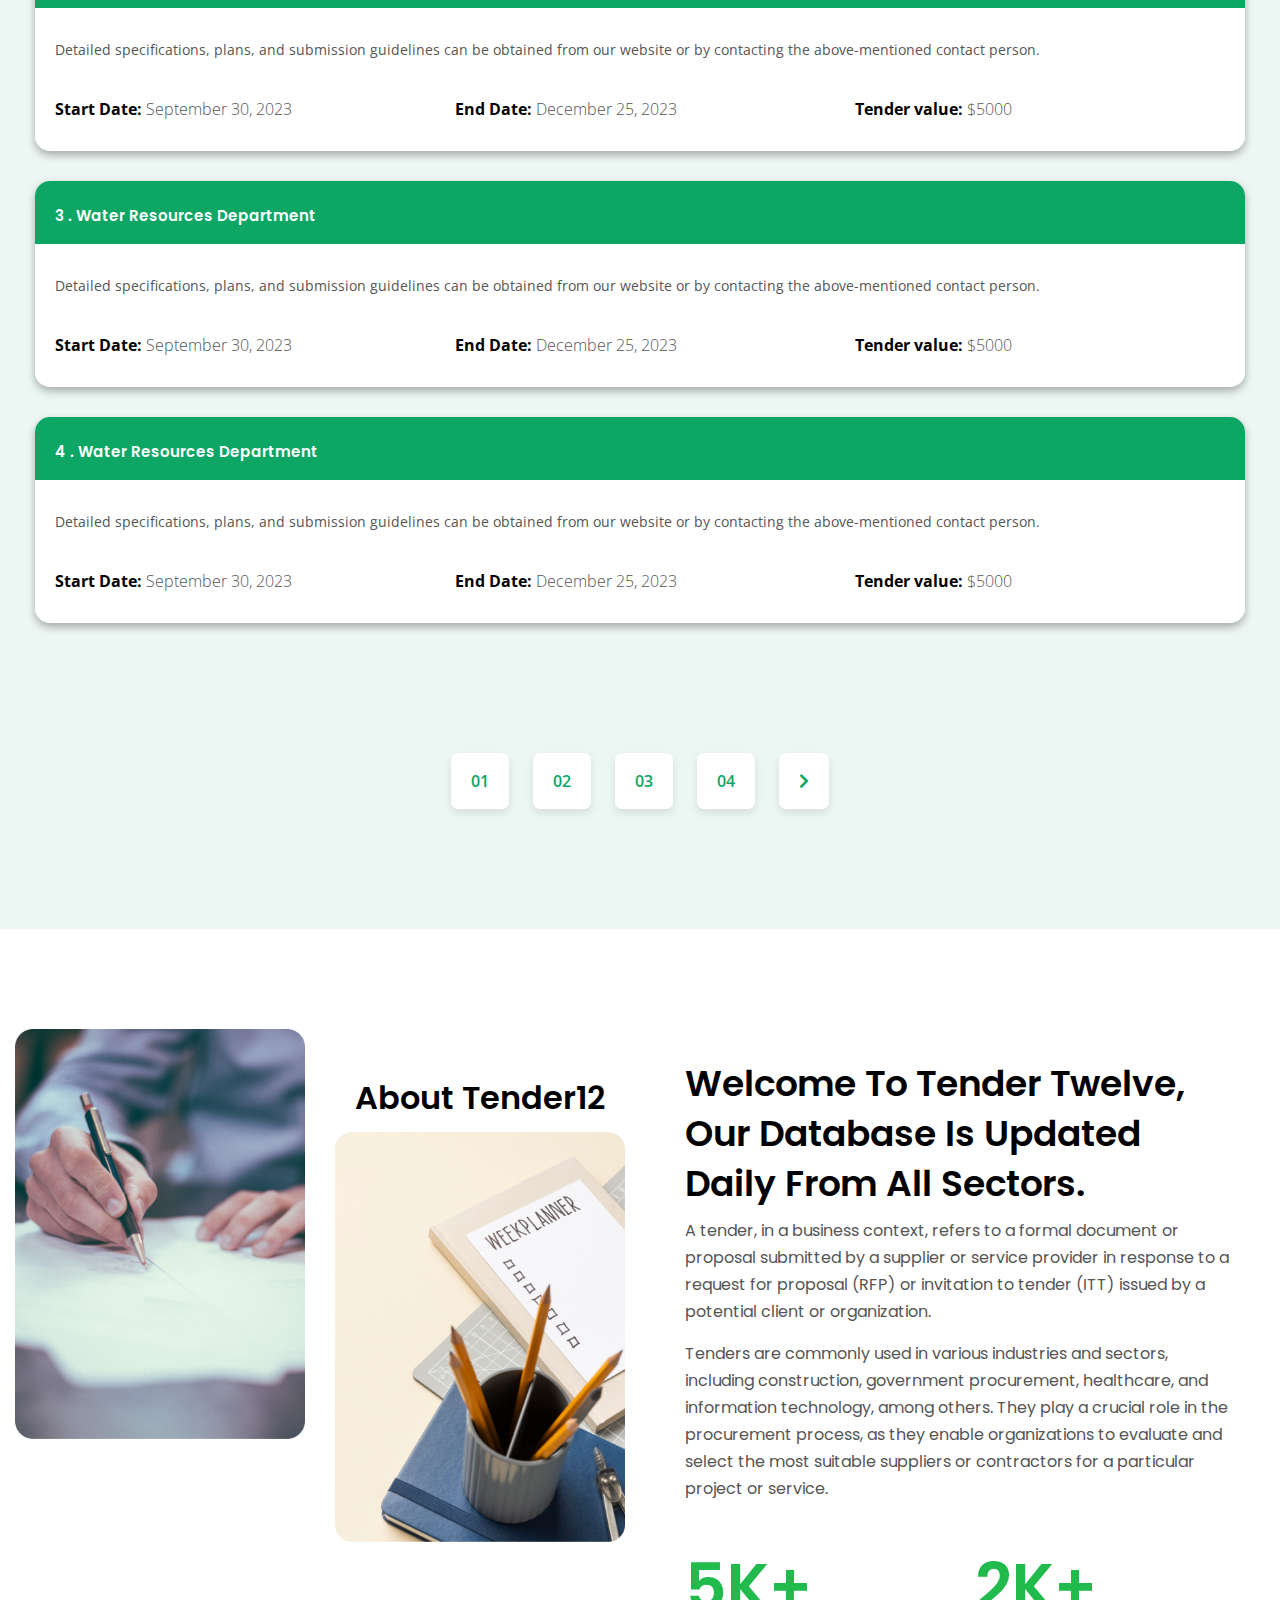
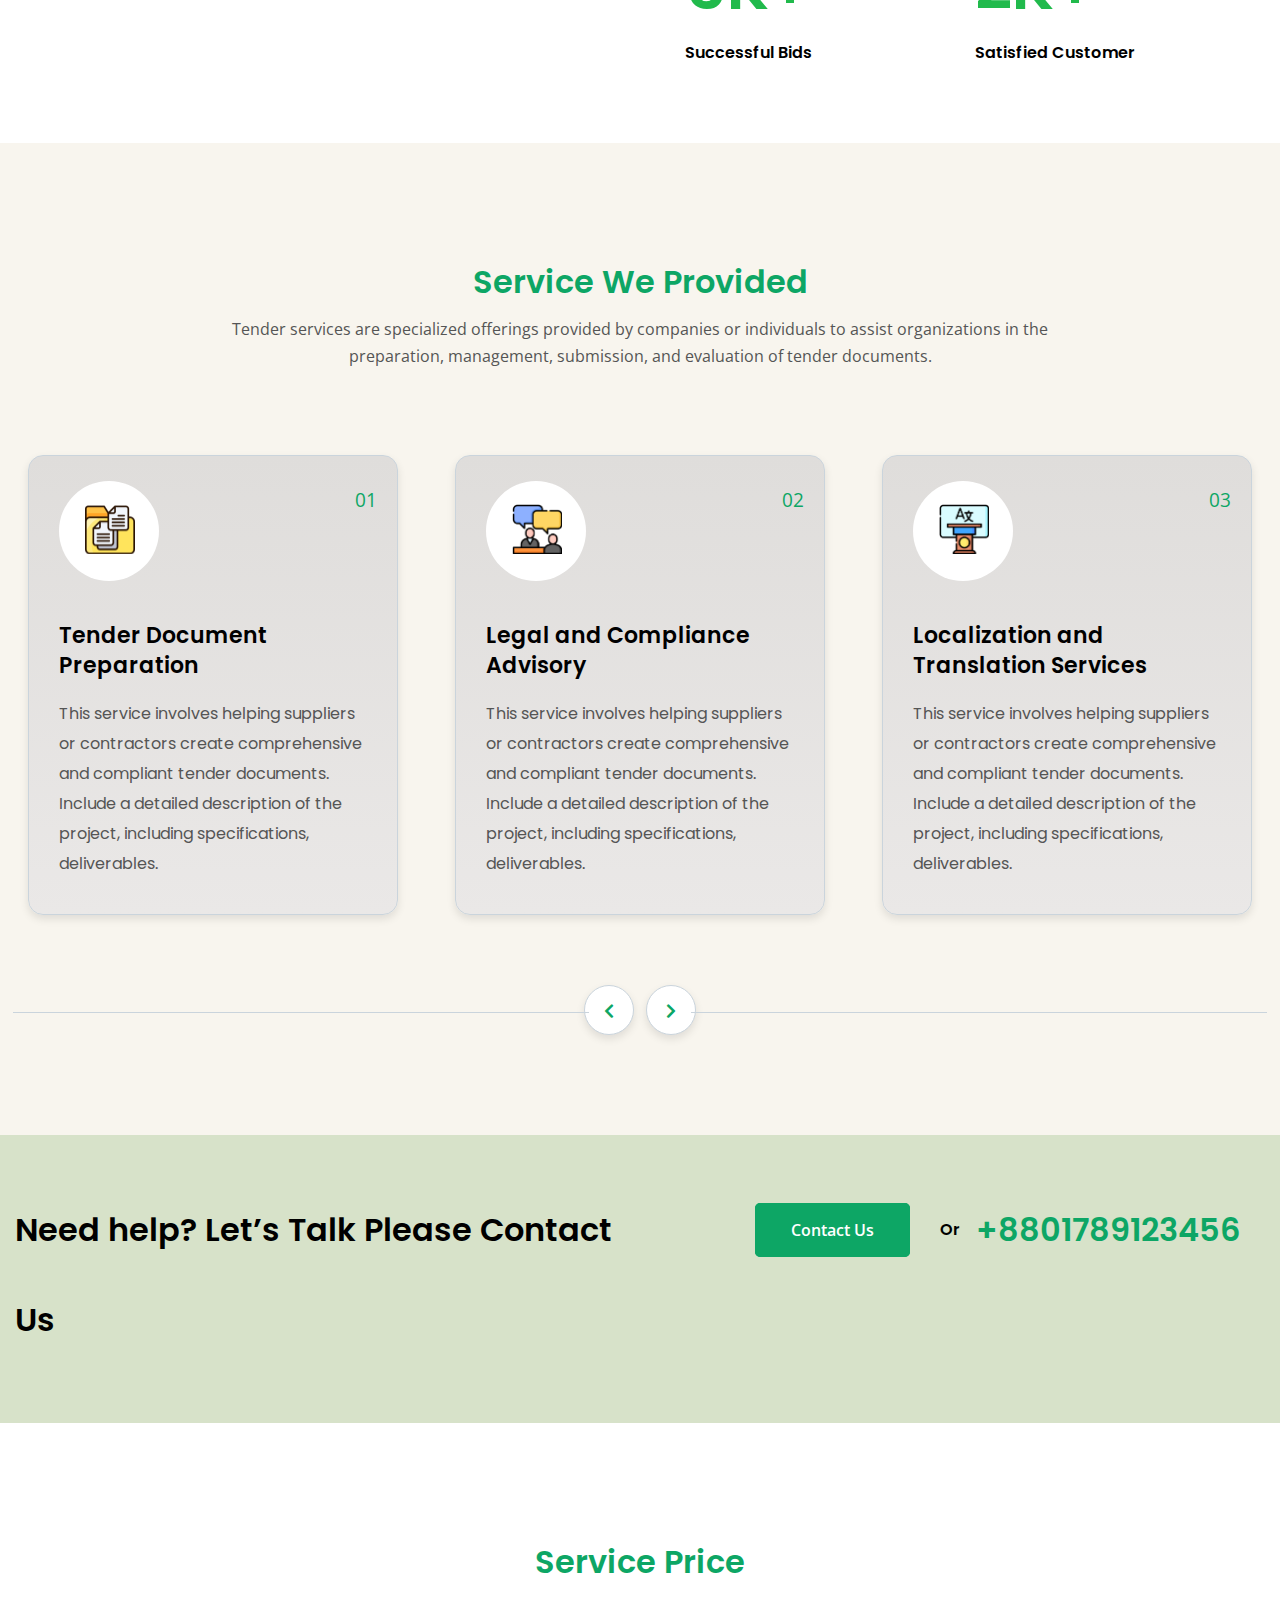
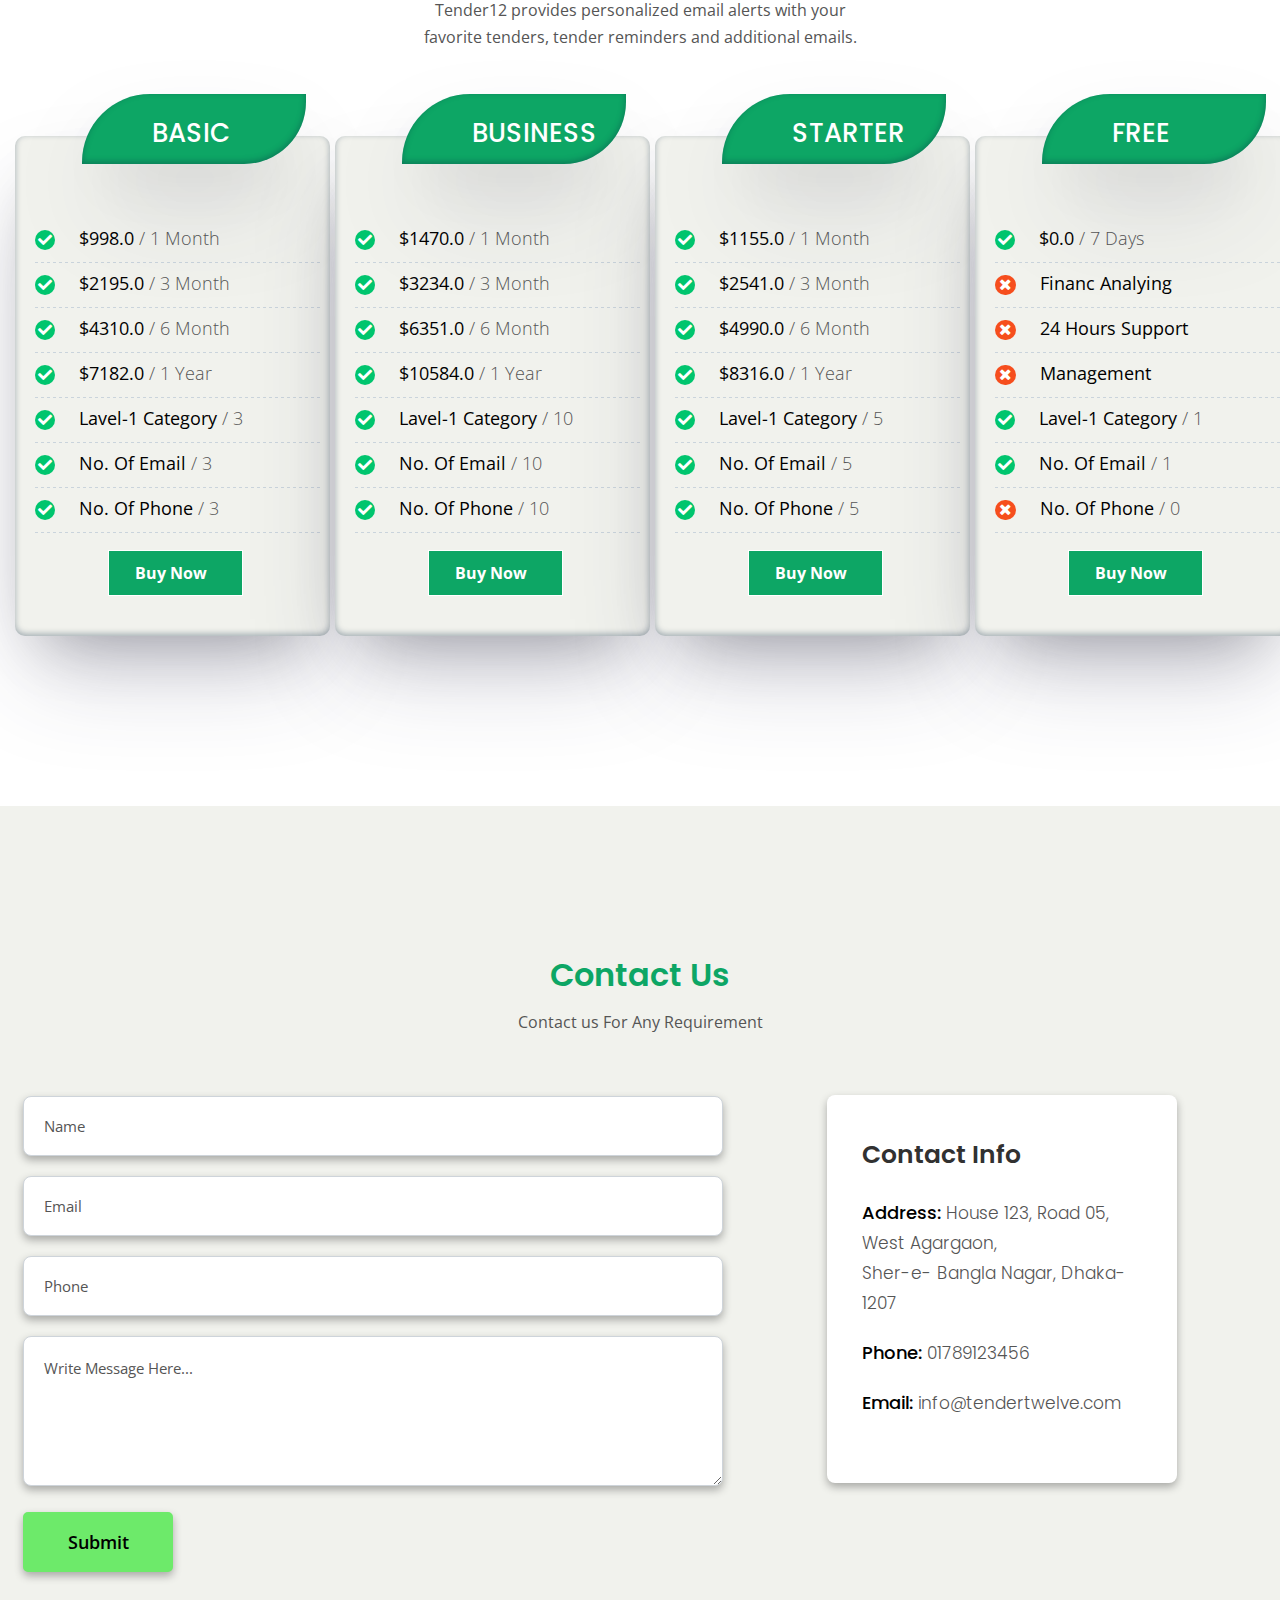
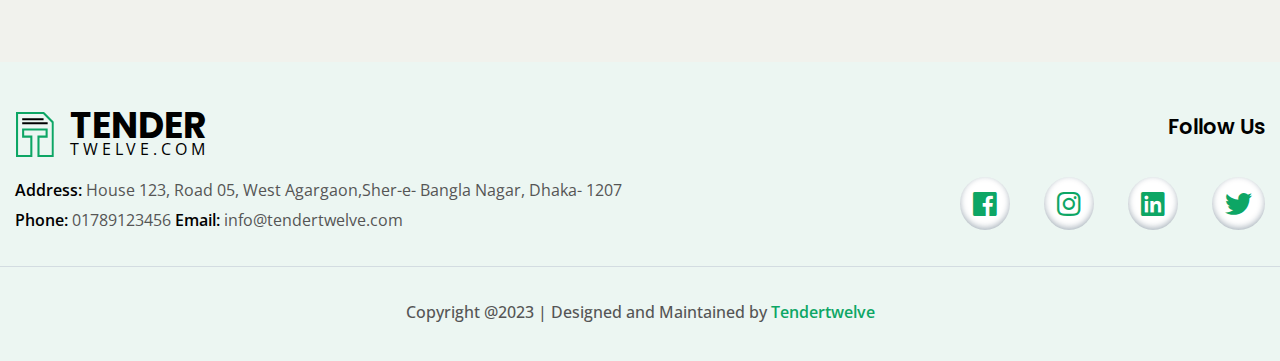
==== commit 10b96d64: "working on  footer edit" ====
--- a/index.html
+++ b/index.html
@@ -809,7 +809,7 @@
 
 
     <!-- Footer Area Start Here -->
-    <footer id="footer" class="footer pt-100">
+    <footer id="footer" class="footer pt-50">
         <div class="container">
             <div class="row">
                 <div class="col-xl-6">
--- a/css/style.css
+++ b/css/style.css
@@ -162,12 +162,11 @@
 .container-fluid {
 	max-width: 1750px;
 }
-
 hr {
 	border-bottom: 1px solid #D3DCE1;
 	border-top: 0 none;
 	margin: 21px 0;
-	padding: 26px;
+	padding: 5px;
 }
 
 label {
@@ -1216,7 +1215,7 @@
 
 /* footer css start here */
 footer{
-	background: #00C56E rgba(red, green, blue, 0.5);
+	background: #ECF6F2;
 }
 .sticky {
     background: #208b5d;
@@ -1283,7 +1282,17 @@
 	padding: 12px 0;
 }
 .social-links ul li a i {
-	font-size: 30px;
+	font-size: 27px;
+	background: #fff;
+	padding: 13px;
+	color: #0da665;
+	border-radius: 50%;
+	line-height: 27px;
+	transition: .3s;
+	box-shadow: rgba(50, 50, 93, 0.25) 0px 50px 100px -20px, rgba(0, 0, 0, 0.3) 0px 30px 60px -30px, rgba(10, 37, 64, 0.35) 0px -2px 6px 0px inset;
+}
+.social-links ul li a i:hover{
+	color: #fff;
 }
 
 .social-links ul li a:hover{
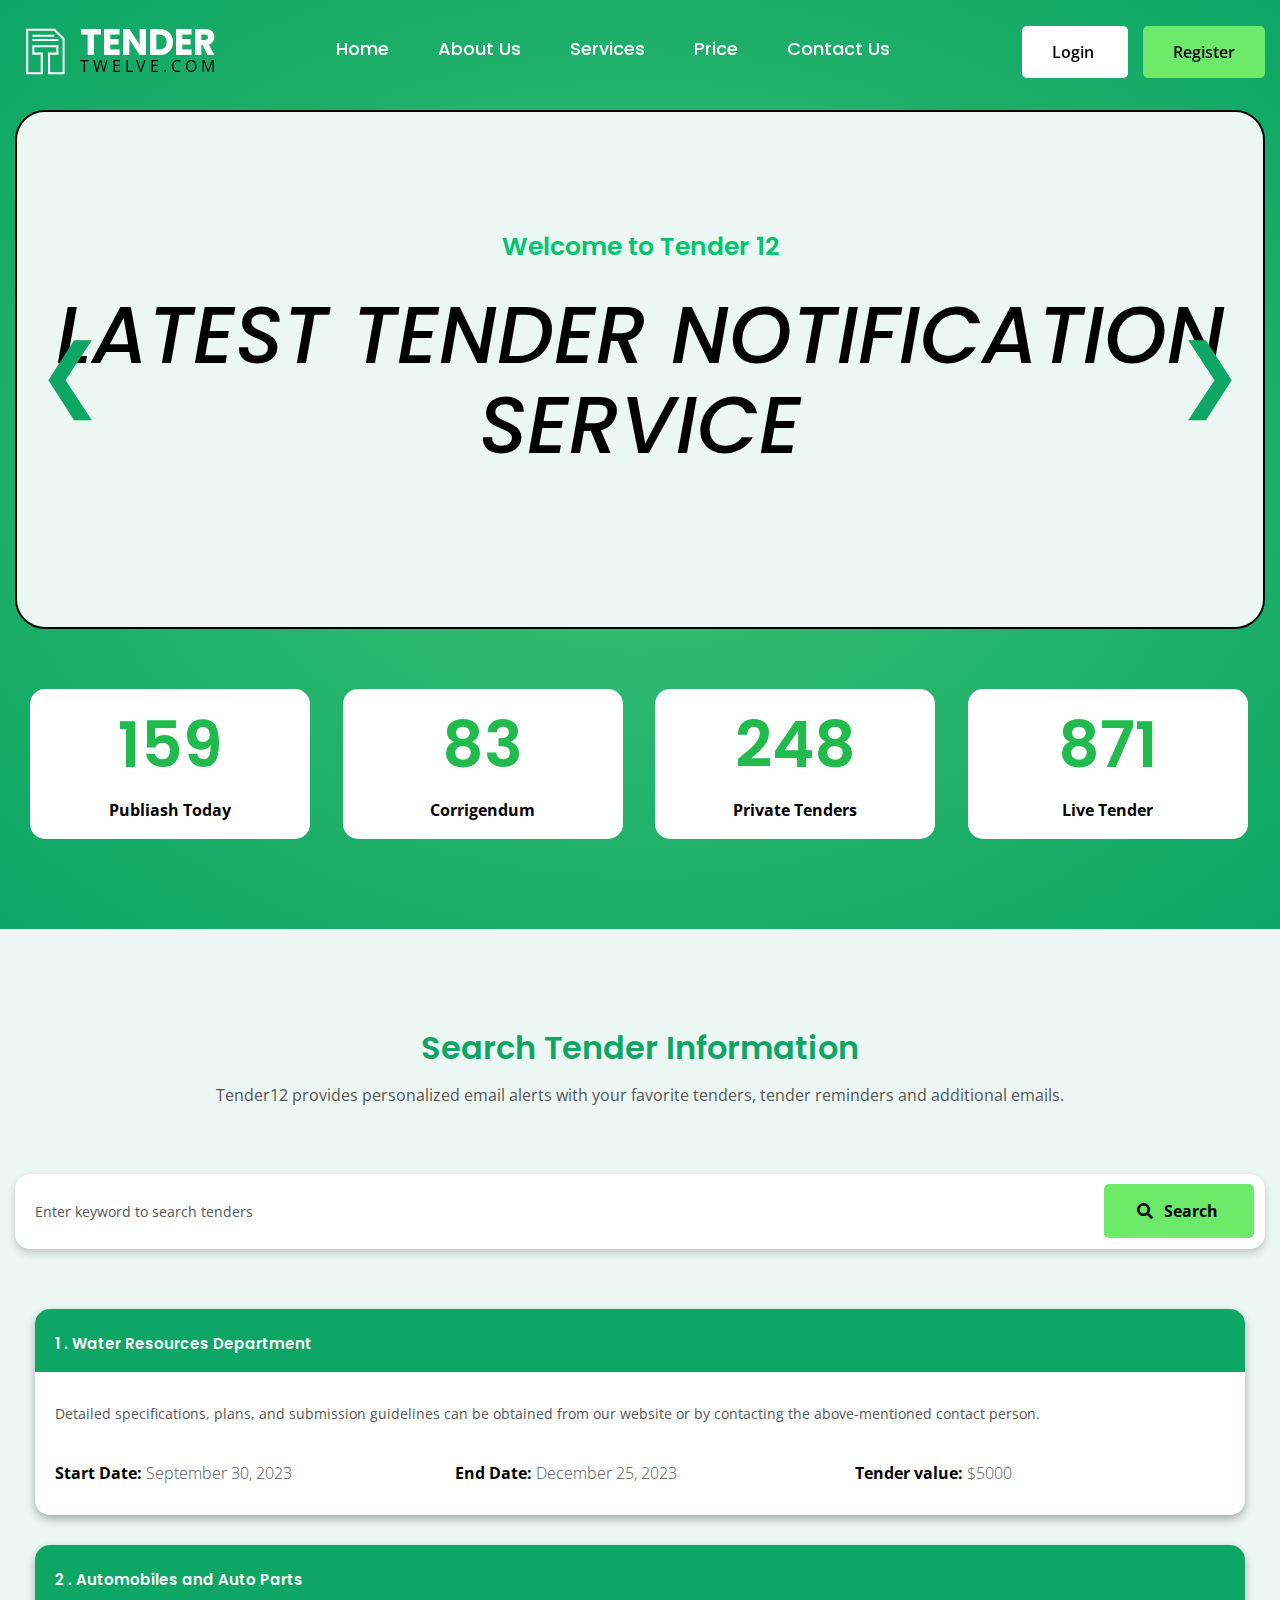
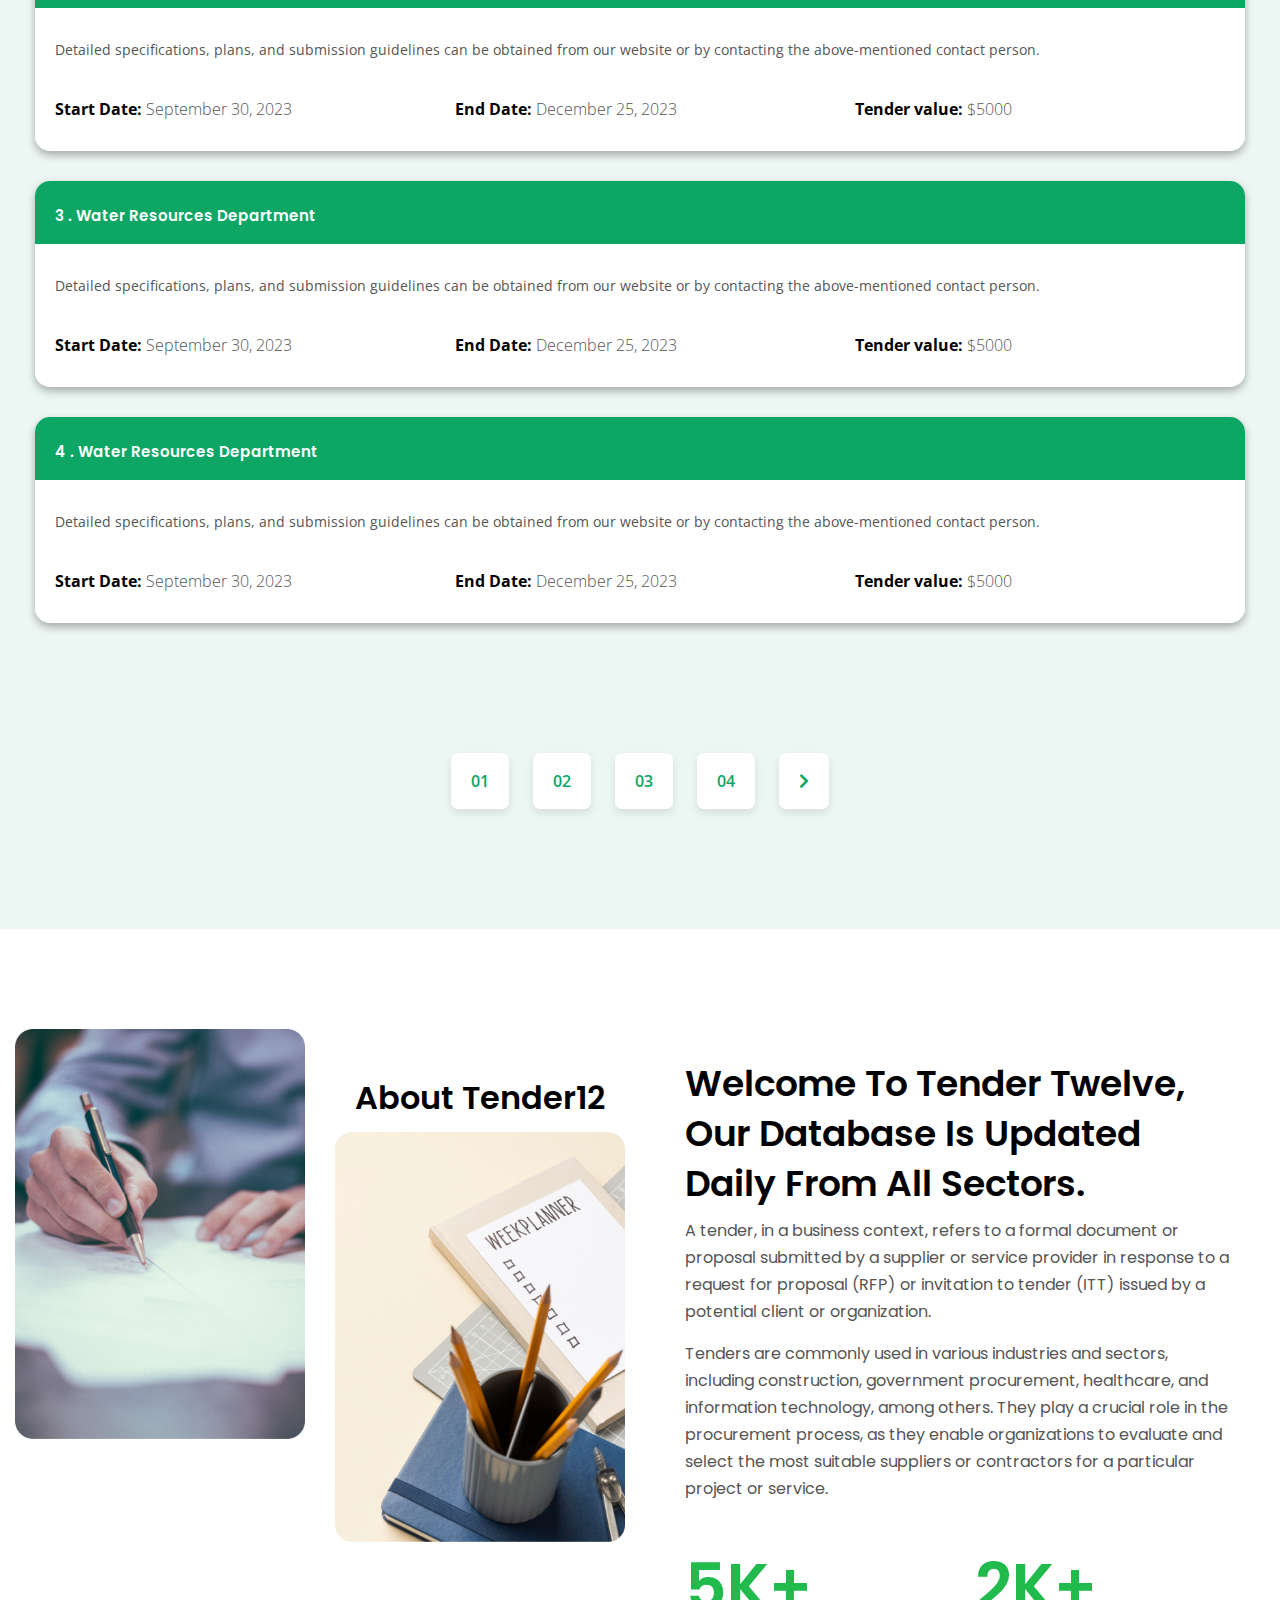
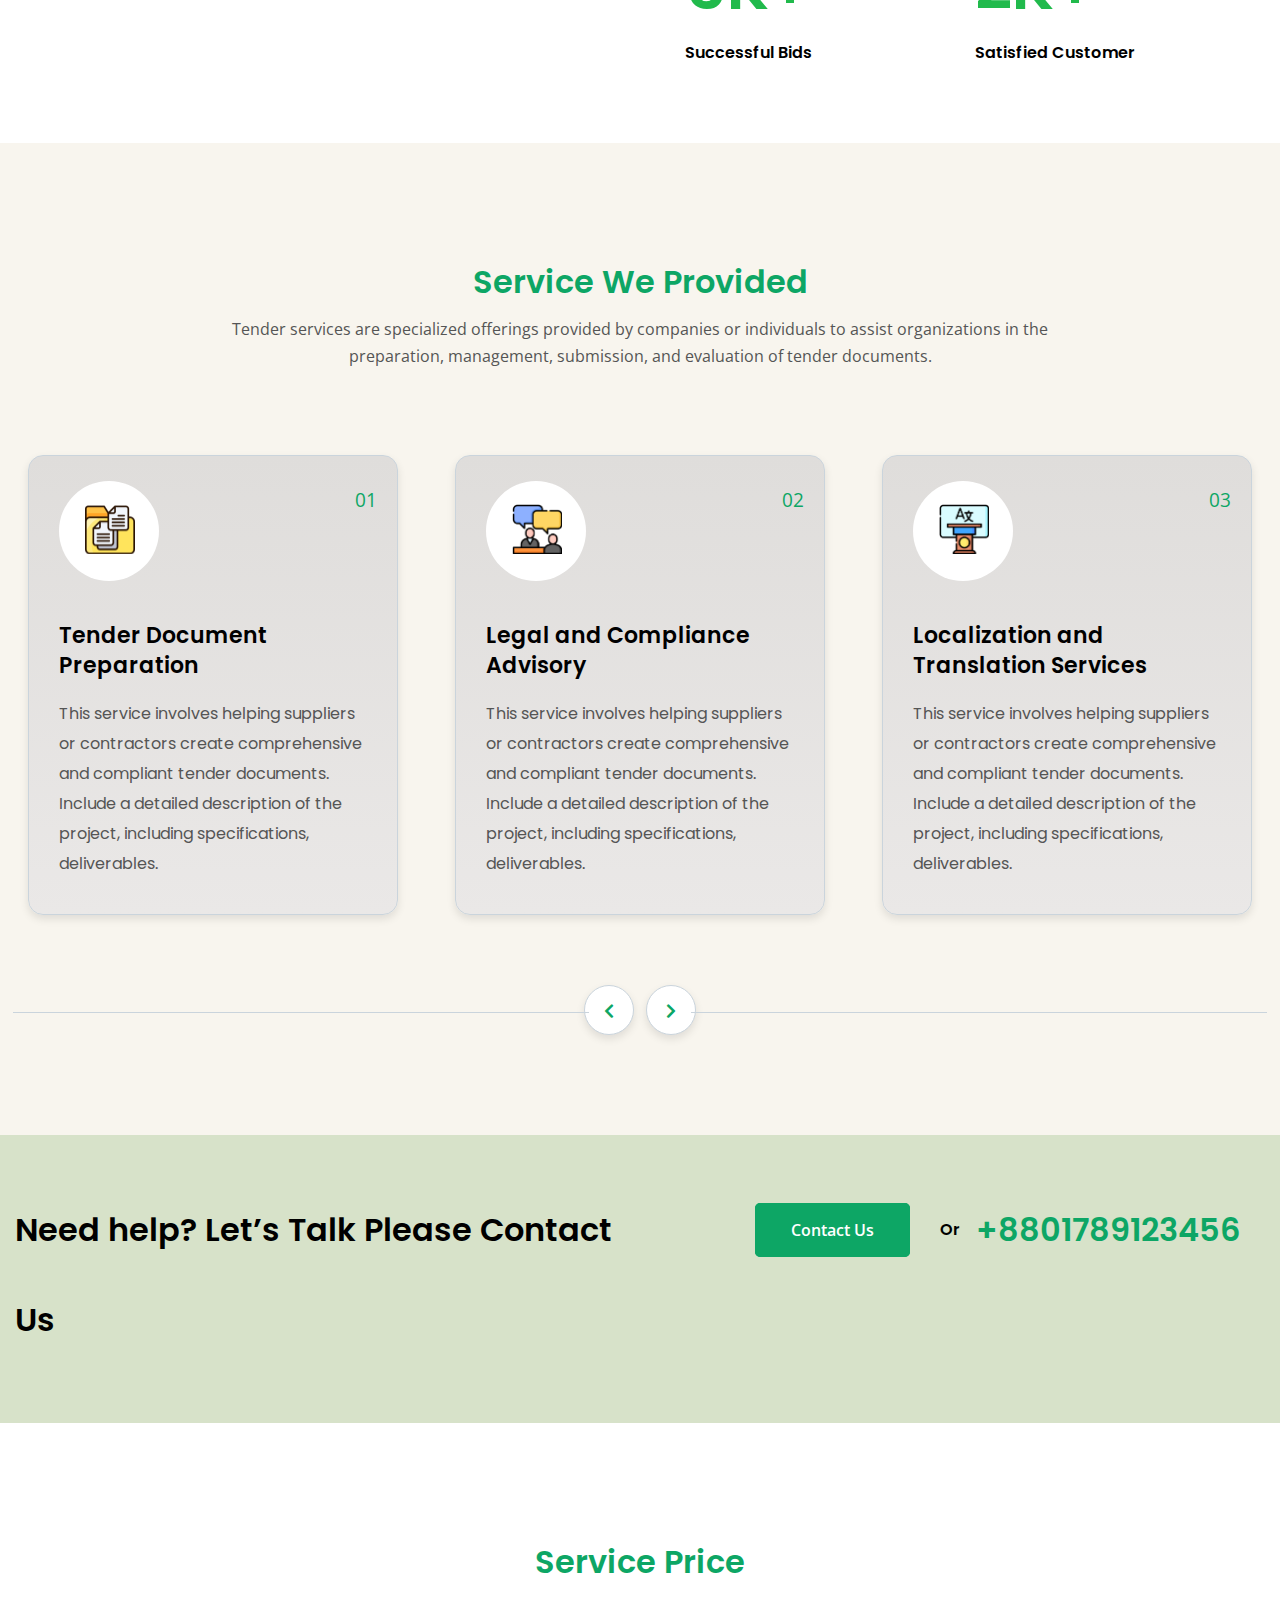
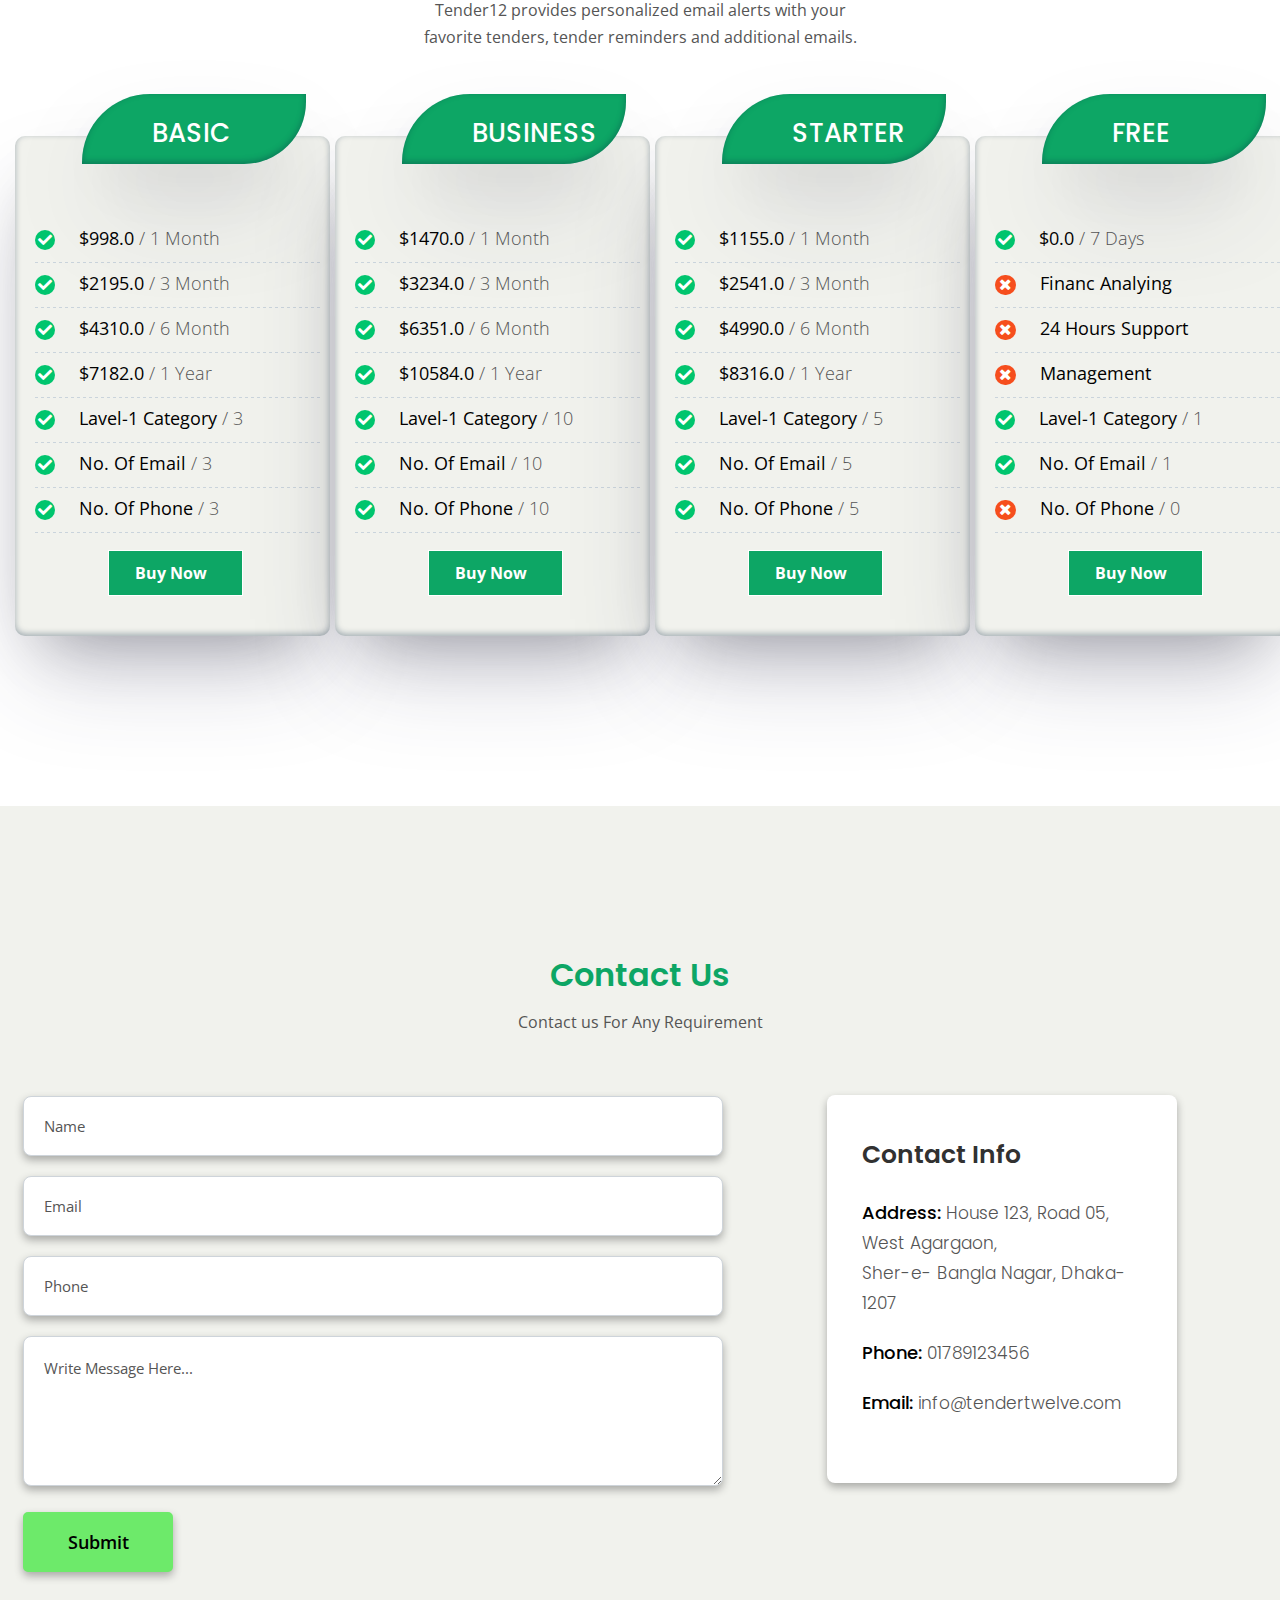
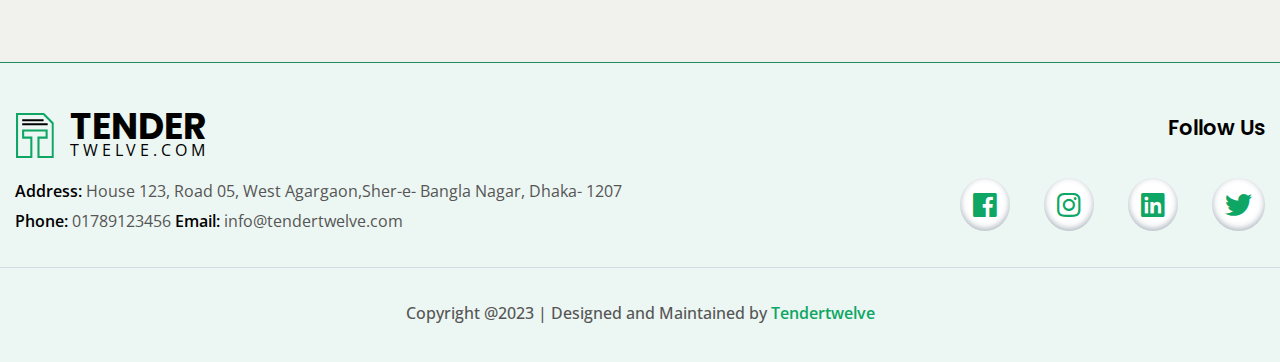
==== commit 8f50320b: "modify css" ====
--- a/index.html
+++ b/index.html
@@ -29,170 +29,173 @@
 
 
     <!-- Header Area Start Here -->
-    <header id="header" class="header pt-10">
-        <div class="container bbackground">
-            <div class="row">
-                <div class="col-xl-2 col-lg-2 col-md-6 col-sm-6 col-6">
-                    <!-- Logo -->
-                    <div class="logo">
-                        <div class="logo-img">
-                            <a href="#"><img src="img/logo/logo-2.svg" alt="LOGO"></a>
-                        </div>
-
-                        <div class="logo-text ml-15">
-                            <a href="#"> TENDER <br>
-                                <p>TWELVE.COM</p>
-                            </a>
-                        </div>
-                    </div>
-                </div>
-
-                <div class="col-xl-7 col-lg-7 col-md-6 col-sm-6 col-6">
-                    <!-- Main Menu -->
-                    <div class="main-menu">
-                        <div id="menu-icon" class="menu-icon">
-                            <i class="fas fa-bars"></i>
-                        </div>
-                        <div id="close-icon" class="close-icon">
-                            <i class="fas fa-times"></i>
-                        </div>
-                        <div class="mobile-login">
-                            <a href="login.html">Login</a>
-                            <a href="register.html">Register</a>
-                        </div>
-                        <nav id="nav">
-                            <ul class="navlist">
-                                <li><a href="#banner">Home</a></li>
-                                <li><a href="#about-area">About Us</a></li>
-                                <li><a href="#service">Services</a></li>
-                                <li><a href="#price">Price</a></li>
-                                <li><a href="#contact-2">Contact Us</a></li>
-
-                                <li class="center">
-                                    <div class="nav-btn block ">
-                                        <div class="login-btn">
-                                            <a href="login.html">Login</a>
-                                        </div>
-
-                                        <div class="register-btn ">
-                                            <a href="register.html">Register</a>
-                                        </div>
-                                    </div>
-                                </li>
-                            </ul>
-                        </nav>
-                    </div>
-                </div>
-
-                <div class="col-xl-3 col-lg-3 col-md-6 col-sm-6 col-6">
-                    <!-- Header Btn -->
-                    <div class="header-btn text-right">
-                        <div class="login-btn d-inline">
-                            <a href="login.html">Login</a>
-                        </div>
-
-                        <div class="register-btn d-inline">
-                            <a href="register.html">Register</a>
-                        </div>
-                    </div>
-
-                </div>
+    <div class="header-bgg">
+        <header id="header" class="header pt-10">
+            <div class="container bbackground">
+                <div class="row">
+                    <div class="col-xl-2 col-lg-2 col-md-6 col-sm-6 col-6">
+                        <!-- Logo -->
+                        <div class="logo">
+                            <div class="logo-img">
+                                <a href="#"><img src="img/logo/logo-2.svg" alt="LOGO"></a>
+                            </div>
+    
+                            <div class="logo-text ml-15">
+                                <a href="#"> TENDER <br>
+                                    <p>TWELVE.COM</p>
+                                </a>
+                            </div>
+                        </div>
+                    </div>
+    
+                    <div class="col-xl-7 col-lg-7 col-md-6 col-sm-6 col-6">
+                        <!-- Main Menu -->
+                        <div class="main-menu">
+                            <div id="menu-icon" class="menu-icon">
+                                <i class="fas fa-bars"></i>
+                            </div>
+                            <div id="close-icon" class="close-icon">
+                                <i class="fas fa-times"></i>
+                            </div>
+                            <div class="mobile-login">
+                                <a href="login.html">Login</a>
+                                <a href="register.html">Register</a>
+                            </div>
+                            <nav id="nav">
+                                <ul class="navlist">
+                                    <li><a href="#banner">Home</a></li>
+                                    <li><a href="#about-area">About Us</a></li>
+                                    <li><a href="#service">Services</a></li>
+                                    <li><a href="#price">Price</a></li>
+                                    <li><a href="#contact-2">Contact Us</a></li>
+    
+                                    <li class="center">
+                                        <div class="nav-btn block ">
+                                            <div class="login-btn">
+                                                <a href="login.html">Login</a>
+                                            </div>
+    
+                                            <div class="register-btn ">
+                                                <a href="register.html">Register</a>
+                                            </div>
+                                        </div>
+                                    </li>
+                                </ul>
+                            </nav>
+                        </div>
+                    </div>
+    
+                    <div class="col-xl-3 col-lg-3 col-md-6 col-sm-6 col-6">
+                        <!-- Header Btn -->
+                        <div class="header-btn text-right">
+                            <div class="login-btn d-inline">
+                                <a href="login.html">Login</a>
+                            </div>
+    
+                            <div class="register-btn d-inline">
+                                <a href="register.html">Register</a>
+                            </div>
+                        </div>
+    
+                    </div>
+                </div>
+            </div>
+        </header>
+        <!-- Header Area End Here -->
+    
+        <!-- Banner Area Start Here -->
+        <div id="banner" class="banner pb-70 pt-110">
+            <div class="container-fluid">
+                    <!-- <div class="col-xl-7 col-lg-7 col-md-7 col-12">
+                            <div class="banner-thumb">
+                                <img src="" class="img-fluid">
+                            </div>
+                        </div> -->
+                        <div class="row">
+                            <div class="col-12">
+                                <div class="slider-container">
+                                    <div class="slider">
+                                        <div class="slide">
+                                            <div class="banner-content text-center">
+                                                <h5>Welcome to Tender 12</h5>
+                                                <h1>
+                                                    Latest Tender
+                                                    Notification <br>
+                                                    Service
+                                                </h1>
+                                                <!-- <div class="greenn-btn">
+                                                    <a href="#">Contact Us</a>
+                                                </div> -->
+                                            </div>
+                                        </div>
+                                        <div class="slide">
+                                            <div class="banner-content text-center">
+                                                <h5>Welcome to Tender 12</h5>
+                                                <h1>
+                                                    Service Tender 
+                                                    Latest <br> Notification 
+                                                </h1>
+                                                <!-- <div class="greenn-btn">
+                                                    <a href="#">Contact Us</a>
+                                                </div> -->
+                                            </div>
+                                        </div>
+                                        <div class="slide">
+                                            <div class="banner-content text-center">
+                                                <h5>Welcome to Tender 12</h5>
+                                                <h1>
+                                                    Latest Tender
+                                                    Notification <br>
+                                                    3rd Slider
+                                                </h1>
+                                                <!-- <div class="greenn-btn">
+                                                    <a href="#">Contact Us</a>
+                                                </div> -->
+                                            </div>
+                                        </div>
+                                    </div>
+                                    <div class="prev">&#10094;</div>
+                                    <div class="next">&#10095;</div>
+                                </div>
+                            </div>
+                        </div>
+                <!-- Counter Area Start Here -->
+                <div class="counter-section mt-60">
+                    <div class="container">
+                        <div class="row">
+                            <div class="col-xl-3 col-lg-4 col-md-6 mb-20 col-sm-6 col-12">
+                                <div class="counter">
+                                    <h3>159</h3>
+                                    <p>Publiash Today</p>
+                                </div>
+                            </div>
+                            <div class="col-xl-3 col-lg-4 col-md-6 mb-20 col-sm-6 col-12">
+                                <div class="counter">
+                                    <h3>83</h3>
+                                    <p>Corrigendum</p>
+                                </div>
+                            </div>
+                            <div class="col-xl-3 col-lg-4 col-md-6 mb-20 col-sm-6 col-12">
+                                <div class="counter">
+                                    <h3>248</h3>
+                                    <p>Private Tenders</p>
+                                </div>
+                            </div>
+                            <div class="col-xl-3 col-lg-4 col-md-6 mb-20 col-sm-6 col-12">
+                                <div class="counter">
+                                    <h3>871</h3>
+                                    <p>Live Tender</p>
+                                </div>
+                            </div>
+                        </div>
+                    </div>
+                </div>
+                <!-- Counter Area end Here -->
             </div>
         </div>
-    </header>
-    <!-- Header Area End Here -->
-
-    <!-- Banner Area Start Here -->
-    <div id="banner" class="banner pb-70 pt-110">
-        <div class="container-fluid">
-                <!-- <div class="col-xl-7 col-lg-7 col-md-7 col-12">
-                        <div class="banner-thumb">
-                            <img src="" class="img-fluid">
-                        </div>
-                    </div> -->
-                    <div class="row">
-                        <div class="col-12">
-                            <div class="slider-container">
-                                <div class="slider">
-                                    <div class="slide">
-                                        <div class="banner-content text-center">
-                                            <h5>Welcome to Tender 12</h5>
-                                            <h1>
-                                                Latest Tender
-                                                Notification <br>
-                                                Service
-                                            </h1>
-                                            <!-- <div class="greenn-btn">
-                                                <a href="#">Contact Us</a>
-                                            </div> -->
-                                        </div>
-                                    </div>
-                                    <div class="slide">
-                                        <div class="banner-content text-center">
-                                            <h5>Welcome to Tender 12</h5>
-                                            <h1>
-                                                Service Tender 
-                                                Latest <br> Notification 
-                                            </h1>
-                                            <!-- <div class="greenn-btn">
-                                                <a href="#">Contact Us</a>
-                                            </div> -->
-                                        </div>
-                                    </div>
-                                    <div class="slide">
-                                        <div class="banner-content text-center">
-                                            <h5>Welcome to Tender 12</h5>
-                                            <h1>
-                                                Latest Tender
-                                                Notification <br>
-                                                3rd Slider
-                                            </h1>
-                                            <!-- <div class="greenn-btn">
-                                                <a href="#">Contact Us</a>
-                                            </div> -->
-                                        </div>
-                                    </div>
-                                </div>
-                                <div class="prev">&#10094;</div>
-                                <div class="next">&#10095;</div>
-                            </div>
-                        </div>
-                    </div>
-            <!-- Counter Area Start Here -->
-            <div class="counter-section mt-60">
-                <div class="container">
-                    <div class="row">
-                        <div class="col-xl-3 col-lg-4 col-md-6 mb-20 col-sm-6 col-12">
-                            <div class="counter">
-                                <h3>159</h3>
-                                <p>Publiash Today</p>
-                            </div>
-                        </div>
-                        <div class="col-xl-3 col-lg-4 col-md-6 mb-20 col-sm-6 col-12">
-                            <div class="counter">
-                                <h3>83</h3>
-                                <p>Corrigendum</p>
-                            </div>
-                        </div>
-                        <div class="col-xl-3 col-lg-4 col-md-6 mb-20 col-sm-6 col-12">
-                            <div class="counter">
-                                <h3>248</h3>
-                                <p>Private Tenders</p>
-                            </div>
-                        </div>
-                        <div class="col-xl-3 col-lg-4 col-md-6 mb-20 col-sm-6 col-12">
-                            <div class="counter">
-                                <h3>871</h3>
-                                <p>Live Tender</p>
-                            </div>
-                        </div>
-                    </div>
-                </div>
-            </div>
-            <!-- Counter Area end Here -->
-        </div>
+        <!-- Banner Area End Here -->
     </div>
-    <!-- Banner Area End Here -->
+
 
     <!-- Tender Information Area start Here -->
     <section class="pt-50 pb-100 background-info" id="tender-info">
@@ -812,7 +815,7 @@
     <footer id="footer" class="footer pt-50">
         <div class="container">
             <div class="row">
-                <div class="col-xl-6">
+                <div class="col-xl-6 col-lg-6 col-md-6 col-sm-12 col-12">
                     <div class="footer-logo d-flex">
                         <a href="#"><img src="img/logo/logo.svg" alt=""></a>
                         <div class="logo-text-2">
@@ -828,7 +831,7 @@
                   Email: <span>info@tendertwelve.com</span></p>
                     </div>
                 </div>
-                <div class="col-xl-6 ">
+                <div class="col-xl-6 col-lg-6 col-md-6 col-sm-12 col-12">
                     <div class="social-links text-right">
                         <div class="fc-title">
                             <h3>Follow Us</h3>
--- a/css/style.css
+++ b/css/style.css
@@ -313,8 +313,11 @@
 
 
 /* Header CSS start Here */
+.header-bgg{
+	background: radial-gradient( #3BC072, #0da665);
+}
 header {
-	background-image: url('../img/background/gradient.png');
+	/* background: radial-gradient( #3BC072, #0da665); */
 	background-size: cover;
 	background-repeat: no-repeat;
 	background-position: fixed;
@@ -472,7 +475,7 @@
 
 /* Banner CSS Start Here */
 #banner{
-	background-image: url(../img/background/gradient.png);
+	/* background: radial-gradient(#fff, #3BC072, #0da665, #00C56E); */
 	background-size: cover;
 	background-repeat: no-repeat;
 	background-position: center;
@@ -1215,12 +1218,12 @@
 
 /* footer css start here */
 footer{
+	border-top: 1px solid #208b5d;
 	background: #ECF6F2;
 }
 .sticky {
     background: #208b5d;
 	opacity: .9;
-    box-shadow: 0 .1rem 1rem rgba(0, 0, 0, .4);
 	color: #000;
 }
 .ff-content p {
@@ -1267,9 +1270,6 @@
 	display: inline;
 }
 
-.social-links ul li a:last-child{
-	margin-right: 0;
-}
 .copyright p{
 	font-size: 16px;
 	font-weight: 500;
@@ -1288,11 +1288,12 @@
 	color: #0da665;
 	border-radius: 50%;
 	line-height: 27px;
-	transition: .3s;
+	transition: .5s;
 	box-shadow: rgba(50, 50, 93, 0.25) 0px 50px 100px -20px, rgba(0, 0, 0, 0.3) 0px 30px 60px -30px, rgba(10, 37, 64, 0.35) 0px -2px 6px 0px inset;
 }
 .social-links ul li a i:hover{
 	color: #fff;
+	background: #0da665;
 }
 
 .social-links ul li a:hover{
--- a/css/responsive.css
+++ b/css/responsive.css
@@ -40,8 +40,35 @@
     .about-info {
         padding: 5px;
     }
-}
-
+
+}
+@media (max-width: 768px){
+    .social-links{
+        text-align: left !important;
+    }
+    .footer-contact {
+        margin-bottom: 30px;
+    }
+
+    .social-links ul li a {
+        font-family: "Poppins", Helvetica;
+        font-weight: 400;
+        color: #555555;
+        font-size: 16px;
+        letter-spacing: 0;
+        line-height: 36px;
+        transition: .3s;
+        margin-left: 0 !important;
+        margin-right: 20px !important;
+    }
+    .fc-title h3 {
+        margin-bottom: 15px;
+    }
+    .social-links ul li a i {
+        font-size: 20px;
+        line-height: 20px;
+    }
+}
 
 /* Tablet desktop :768px. */
 @media (min-width: 768px) and (max-width: 991px) {
@@ -139,6 +166,7 @@
         right: 10px;
       }
 
+
 }
 
 /* Large Mobile :480px. */
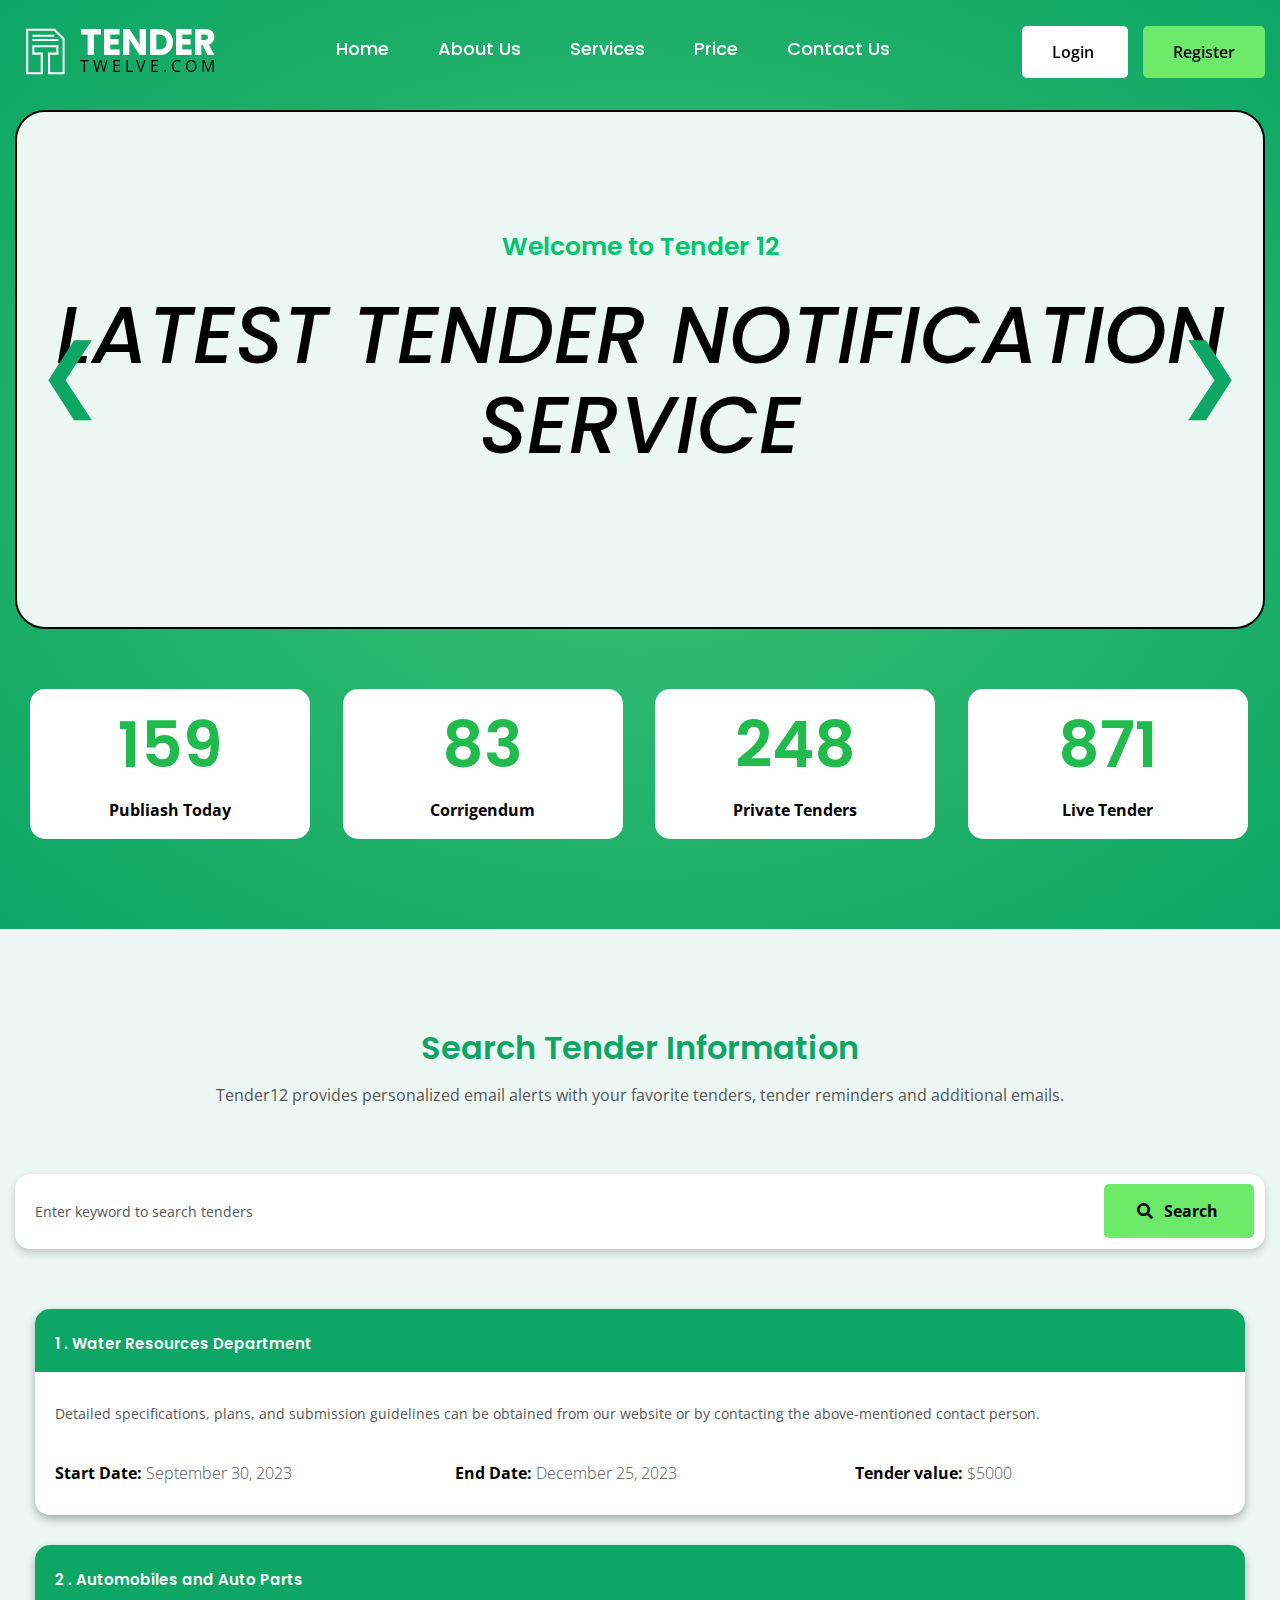
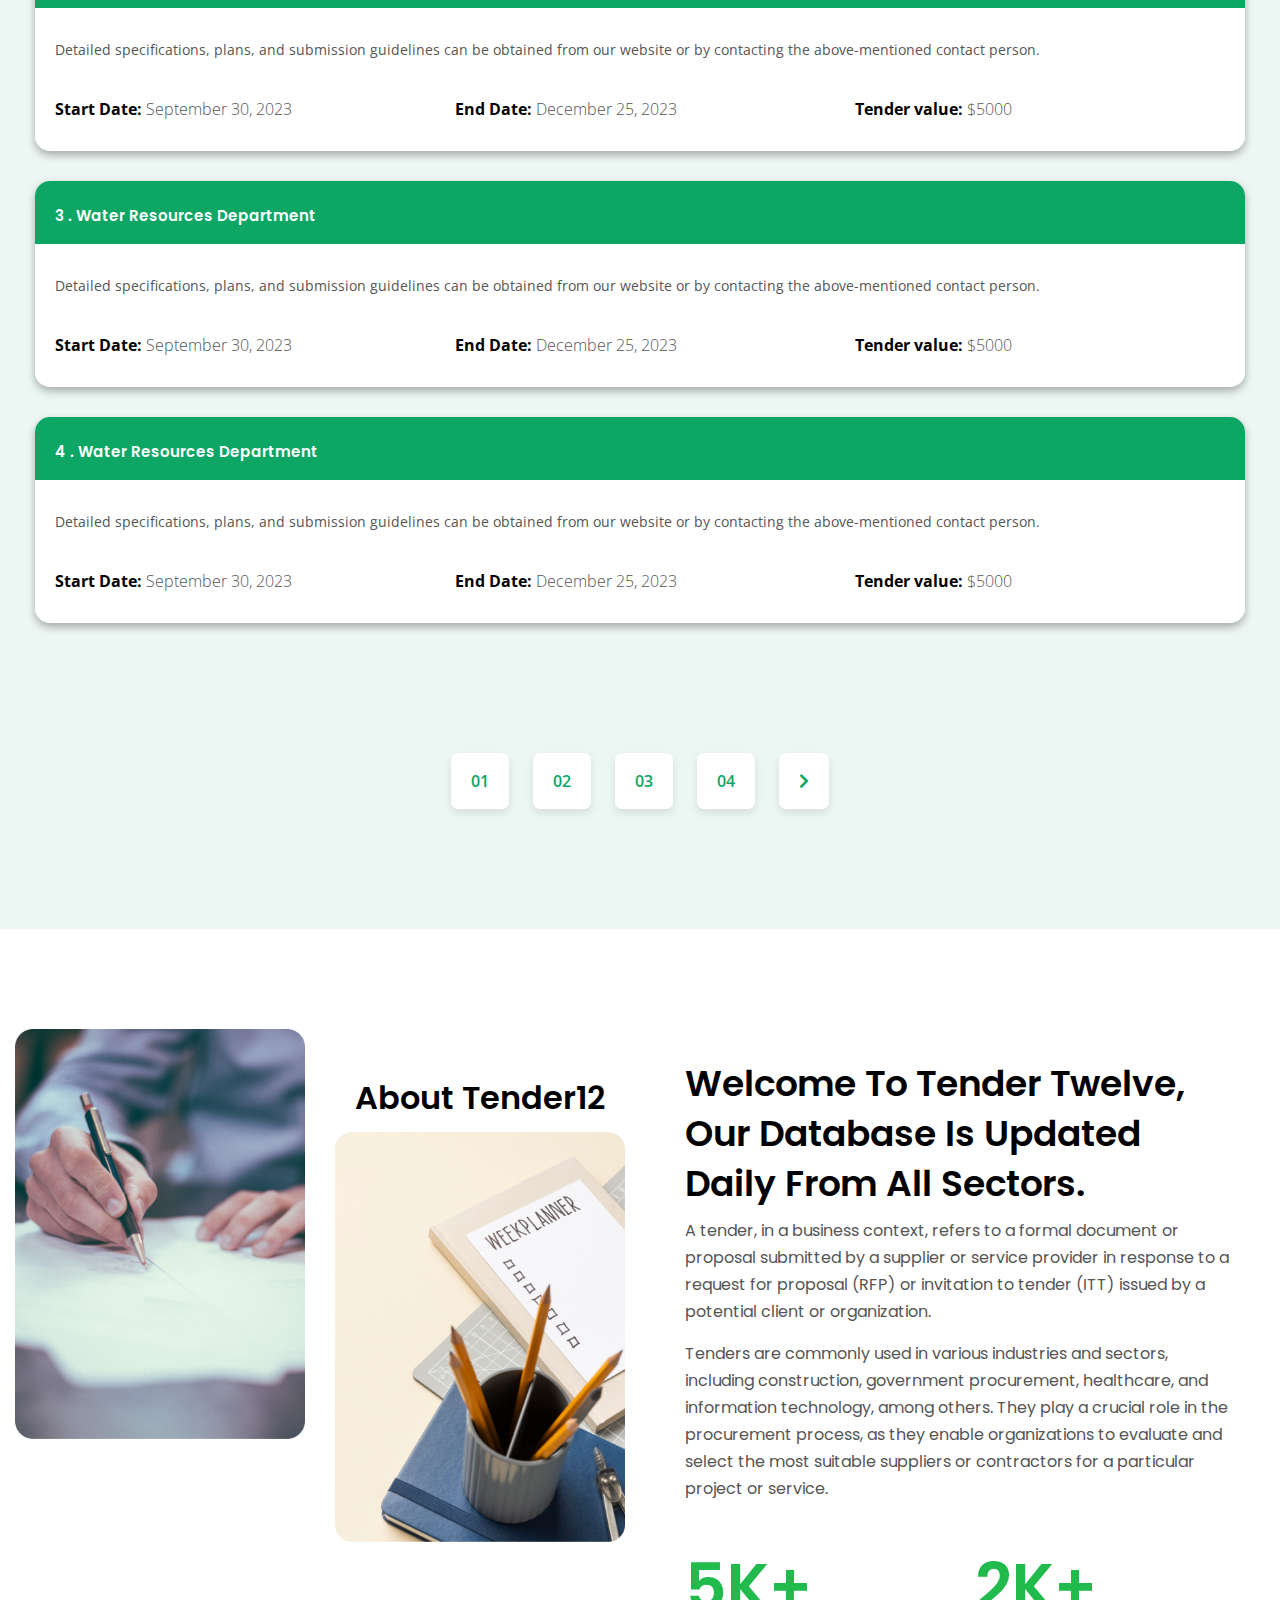
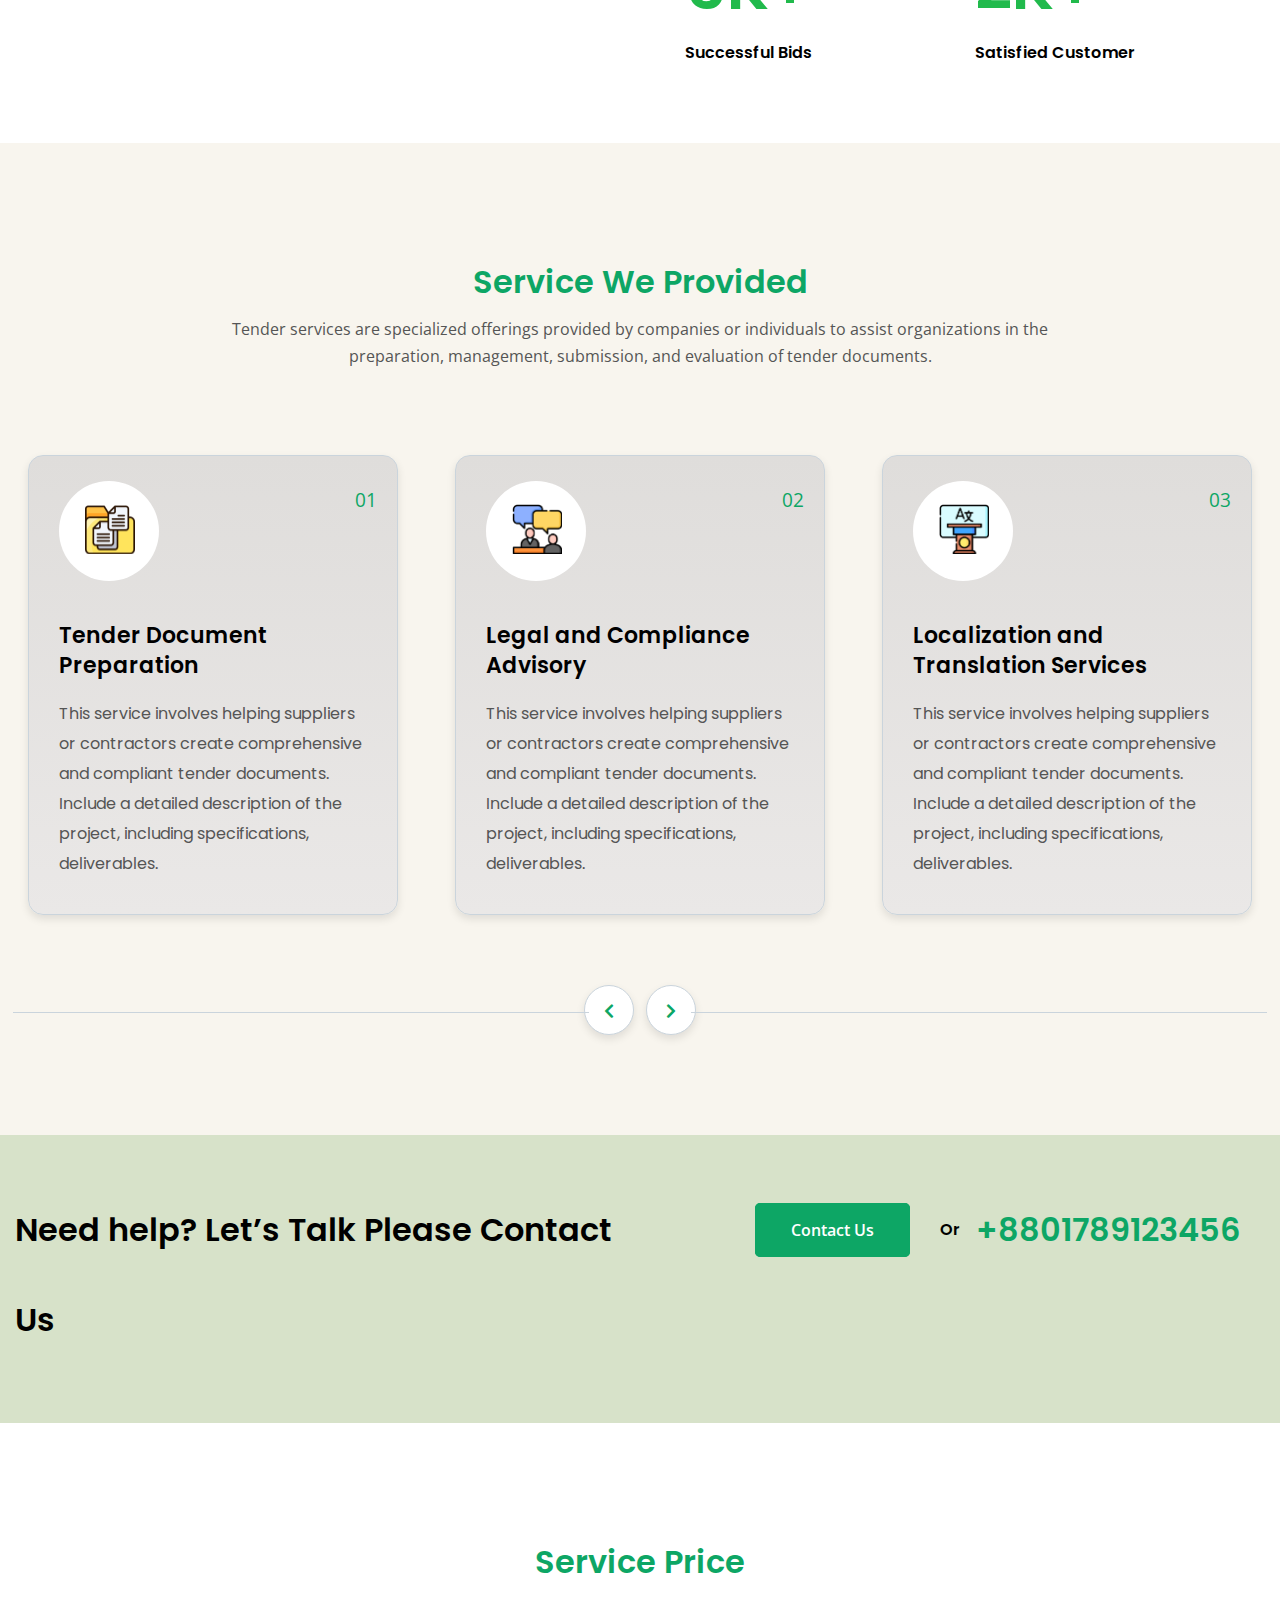
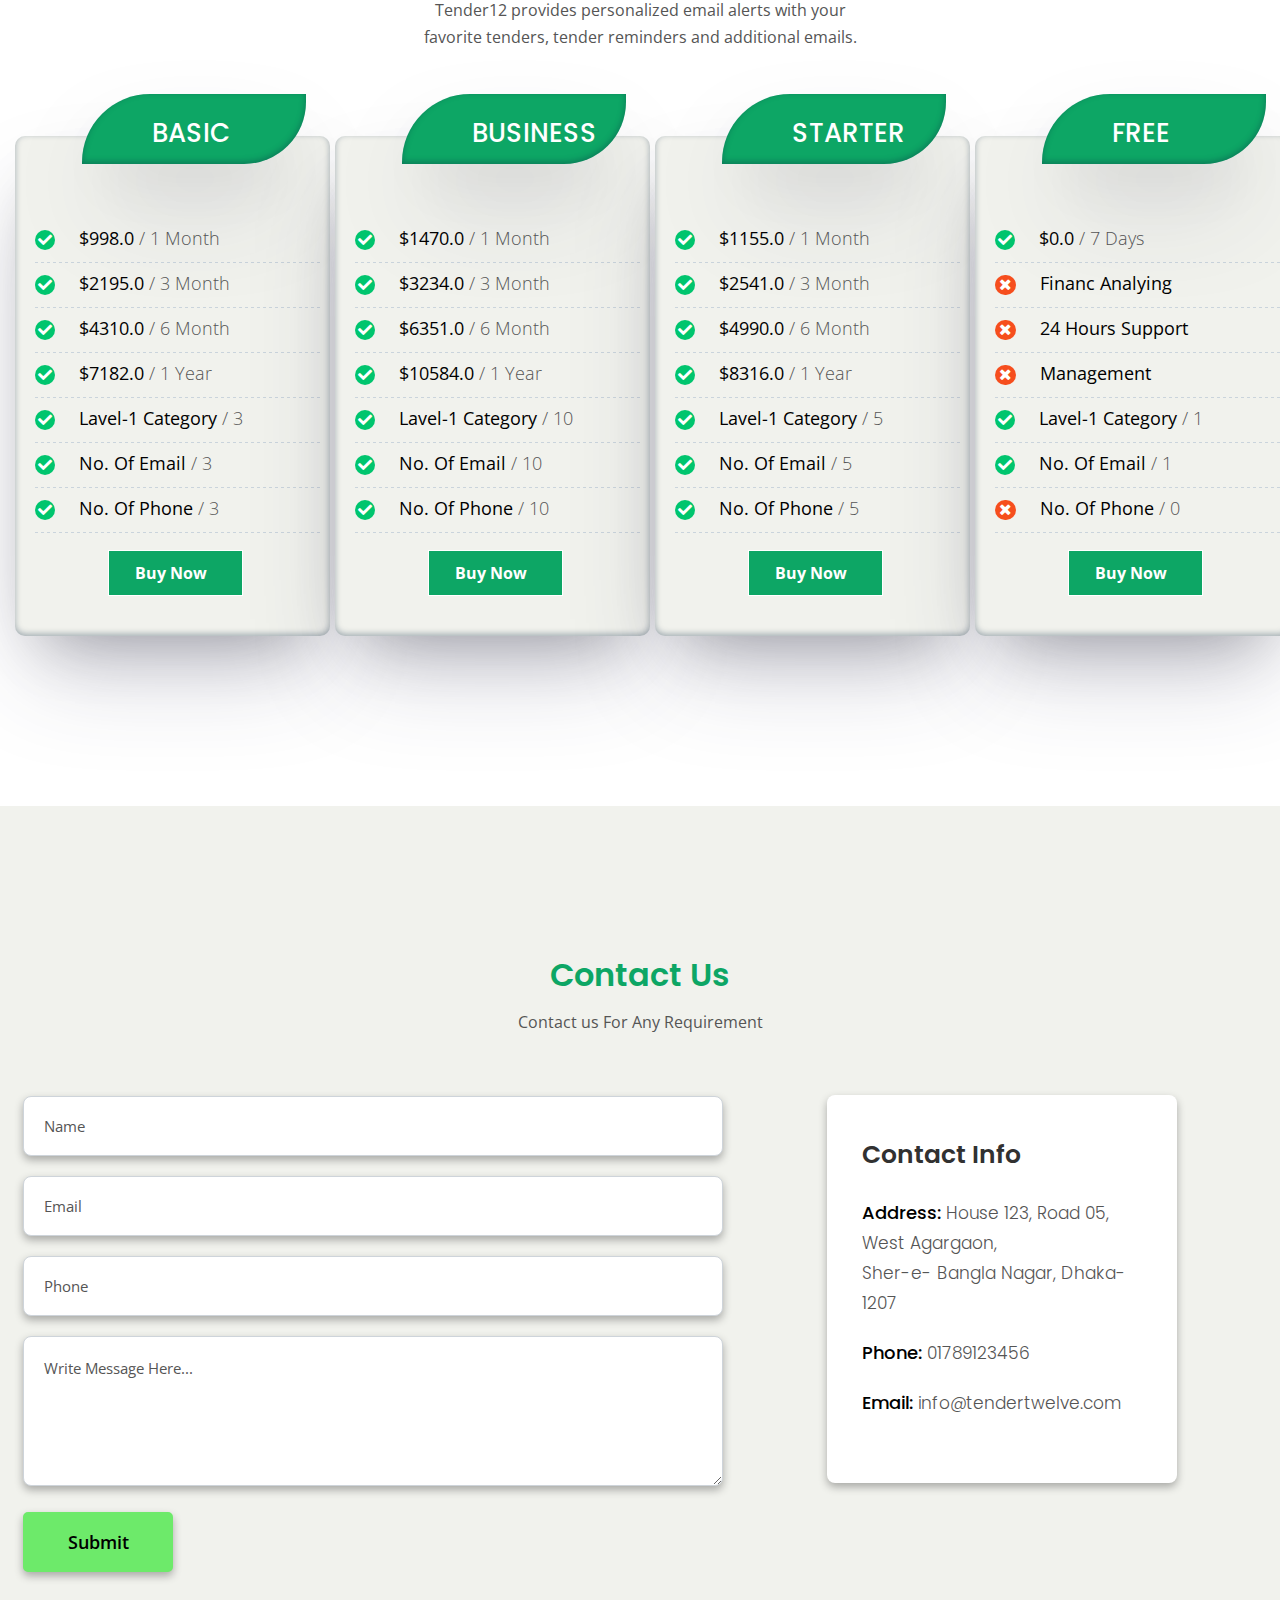
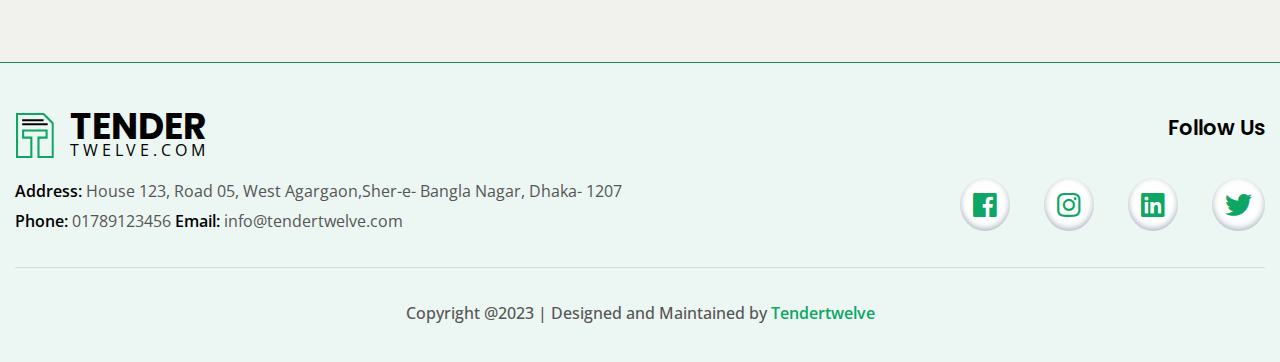
==== commit 0921e8b2: "fixed all problems" ====
--- a/index.html
+++ b/index.html
@@ -30,7 +30,8 @@
 
     <!-- Header Area Start Here -->
     <div class="header-bgg">
-        <header id="header" class="header pt-10">
+        <!-- Header Area Start Here -->
+        <header id="header" class="header">
             <div class="container bbackground">
                 <div class="row">
                     <div class="col-xl-2 col-lg-2 col-md-6 col-sm-6 col-6">
@@ -39,7 +40,7 @@
                             <div class="logo-img">
                                 <a href="#"><img src="img/logo/logo-2.svg" alt="LOGO"></a>
                             </div>
-    
+
                             <div class="logo-text ml-15">
                                 <a href="#"> TENDER <br>
                                     <p>TWELVE.COM</p>
@@ -47,7 +48,7 @@
                             </div>
                         </div>
                     </div>
-    
+
                     <div class="col-xl-7 col-lg-7 col-md-6 col-sm-6 col-6">
                         <!-- Main Menu -->
                         <div class="main-menu">
@@ -68,13 +69,13 @@
                                     <li><a href="#service">Services</a></li>
                                     <li><a href="#price">Price</a></li>
                                     <li><a href="#contact-2">Contact Us</a></li>
-    
+
                                     <li class="center">
                                         <div class="nav-btn block ">
                                             <div class="login-btn">
                                                 <a href="login.html">Login</a>
                                             </div>
-    
+
                                             <div class="register-btn ">
                                                 <a href="register.html">Register</a>
                                             </div>
@@ -84,81 +85,82 @@
                             </nav>
                         </div>
                     </div>
-    
+
                     <div class="col-xl-3 col-lg-3 col-md-6 col-sm-6 col-6">
                         <!-- Header Btn -->
-                        <div class="header-btn text-right">
+                        <div class="header-btn text-right ">
                             <div class="login-btn d-inline">
                                 <a href="login.html">Login</a>
                             </div>
-    
+
                             <div class="register-btn d-inline">
                                 <a href="register.html">Register</a>
                             </div>
                         </div>
-    
+
                     </div>
                 </div>
             </div>
         </header>
         <!-- Header Area End Here -->
-    
+        <!-- Header Area End Here -->
+
         <!-- Banner Area Start Here -->
         <div id="banner" class="banner pb-70 pt-110">
             <div class="container-fluid">
-                    <!-- <div class="col-xl-7 col-lg-7 col-md-7 col-12">
+                <!-- <div class="col-xl-7 col-lg-7 col-md-7 col-12">
                             <div class="banner-thumb">
                                 <img src="" class="img-fluid">
                             </div>
                         </div> -->
-                        <div class="row">
-                            <div class="col-12">
-                                <div class="slider-container">
-                                    <div class="slider">
-                                        <div class="slide">
-                                            <div class="banner-content text-center">
-                                                <h5>Welcome to Tender 12</h5>
-                                                <h1>
-                                                    Latest Tender
-                                                    Notification <br>
-                                                    Service
-                                                </h1>
-                                                <!-- <div class="greenn-btn">
+                <div class="row">
+                    <div class="col-12">
+                        <div class="slider-container">
+                            <div class="slider">
+                                <div class="slide">
+                                    <div class="banner-content text-center">
+                                        <h5>Welcome to Tender 12</h5>
+                                        <h1>
+                                            Latest Tender
+                                            Notification <br>
+                                            Service
+                                        </h1>
+                                        <!-- <div class="greenn-btn">
                                                     <a href="#">Contact Us</a>
                                                 </div> -->
-                                            </div>
-                                        </div>
-                                        <div class="slide">
-                                            <div class="banner-content text-center">
-                                                <h5>Welcome to Tender 12</h5>
-                                                <h1>
-                                                    Service Tender 
-                                                    Latest <br> Notification 
-                                                </h1>
-                                                <!-- <div class="greenn-btn">
+                                    </div>
+                                </div>
+                                <div class="slide">
+                                    <div class="banner-content text-center">
+                                        <h5>Welcome to Tender 12</h5>
+                                        <h1>
+                                            Service Tender
+                                            Latest <br> Notification
+                                        </h1>
+                                        <!-- <div class="greenn-btn">
                                                     <a href="#">Contact Us</a>
                                                 </div> -->
-                                            </div>
-                                        </div>
-                                        <div class="slide">
-                                            <div class="banner-content text-center">
-                                                <h5>Welcome to Tender 12</h5>
-                                                <h1>
-                                                    Latest Tender
-                                                    Notification <br>
-                                                    3rd Slider
-                                                </h1>
-                                                <!-- <div class="greenn-btn">
+                                    </div>
+                                </div>
+                                <div class="slide">
+                                    <div class="banner-content text-center">
+                                        <h5>Welcome to Tender 12</h5>
+                                        <h1>
+                                            Latest Tender
+                                            Notification <br>
+                                            3rd Slider
+                                        </h1>
+                                        <!-- <div class="greenn-btn">
                                                     <a href="#">Contact Us</a>
                                                 </div> -->
-                                            </div>
-                                        </div>
-                                    </div>
-                                    <div class="prev">&#10094;</div>
-                                    <div class="next">&#10095;</div>
-                                </div>
-                            </div>
-                        </div>
+                                    </div>
+                                </div>
+                            </div>
+                            <div class="prev">&#10094;</div>
+                            <div class="next">&#10095;</div>
+                        </div>
+                    </div>
+                </div>
                 <!-- Counter Area Start Here -->
                 <div class="counter-section mt-60">
                     <div class="container">
@@ -431,9 +433,11 @@
                                 <h3>Tender Document Preparation</h3>
                             </div>
                             <div class="service-content">
-                                <p>This service involves helping suppliers or contractors create comprehensive and compliant
+                                <p>This service involves helping suppliers or contractors create comprehensive and
+                                    compliant
                                     tender documents.
-                                    Include a detailed description of the project, including specifications, deliverables.
+                                    Include a detailed description of the project, including specifications,
+                                    deliverables.
                                 </p>
                                 <div class="service-icon">
                                     <img src="img/service/folder.png" alt="">
@@ -451,9 +455,11 @@
                                 <h3>Legal and Compliance Advisory</h3>
                             </div>
                             <div class="service-content">
-                                <p>This service involves helping suppliers or contractors create comprehensive and compliant
+                                <p>This service involves helping suppliers or contractors create comprehensive and
+                                    compliant
                                     tender documents.
-                                    Include a detailed description of the project, including specifications, deliverables.
+                                    Include a detailed description of the project, including specifications,
+                                    deliverables.
                                 </p>
                             </div>
                             <div class="service-icon">
@@ -471,9 +477,11 @@
                                 <h3>Localization and Translation Services</h3>
                             </div>
                             <div class="service-content">
-                                <p>This service involves helping suppliers or contractors create comprehensive and compliant
+                                <p>This service involves helping suppliers or contractors create comprehensive and
+                                    compliant
                                     tender documents.
-                                    Include a detailed description of the project, including specifications, deliverables.
+                                    Include a detailed description of the project, including specifications,
+                                    deliverables.
                                 </p>
                             </div>
                             <div class="service-icon">
@@ -826,9 +834,9 @@
                     </div>
                     <div class="footer-contact">
                         <p>Address: <span>House 123, Road 05, West Agargaon,Sher-e- Bangla Nagar, Dhaka-
-                            1207</span>
-                   Phone: <span>01789123456</span>
-                  Email: <span>info@tendertwelve.com</span></p>
+                                1207</span>
+                            Phone: <span>01789123456</span>
+                            Email: <span>info@tendertwelve.com</span></p>
                     </div>
                 </div>
                 <div class="col-xl-6 col-lg-6 col-md-6 col-sm-12 col-12">
@@ -845,13 +853,11 @@
                     </div>
                 </div>
             </div>
-                </div>
-            </div>
-
             <hr>
-
+        </div>
+        <div class="container">
             <div class="row text-center">
-                <div class="col-xl-12">
+                <div class="col-12">
                     <div class="copyright">
                         <p class="pb-10">Copyright @2023 | Designed and Maintained by <span
                                 class="green">Tendertwelve</span></p>
--- a/css/style.css
+++ b/css/style.css
@@ -1214,7 +1214,9 @@
 
 
 
-
+.container.bbackground {
+	margin-top: 10px;
+}
 
 /* footer css start here */
 footer{
--- a/css/responsive.css
+++ b/css/responsive.css
@@ -98,6 +98,11 @@
         display: none;
     }
 
+    #menu-icon {
+        position: absolute;
+        right: 30px !important;
+        top: 10px;
+    }
     .search-btn {
         width: 124px;
         padding: 10px 15px;
@@ -121,7 +126,7 @@
         width: 320px;
     }
     .mobile-login {
-        text-align: center;
+        text-align: left;
         margin-top: 8px;
     }
 
@@ -168,6 +173,13 @@
 
 
 }
+@media only screen and (min-width: 480px) and (max-width: 992px) {
+    #menu-icon {
+        position: absolute;
+        right: 15px;
+        top: 10px;
+    }
+}
 
 /* Large Mobile :480px. */
 @media only screen and (min-width: 480px) and (max-width: 767px) {
@@ -238,11 +250,7 @@
         right: 0;
     }
 
-    #menu-icon {
-        position: absolute;
-        right: 15px;
-        top: 10px;
-    }
+
 
     .header-btn {
         display: none;
